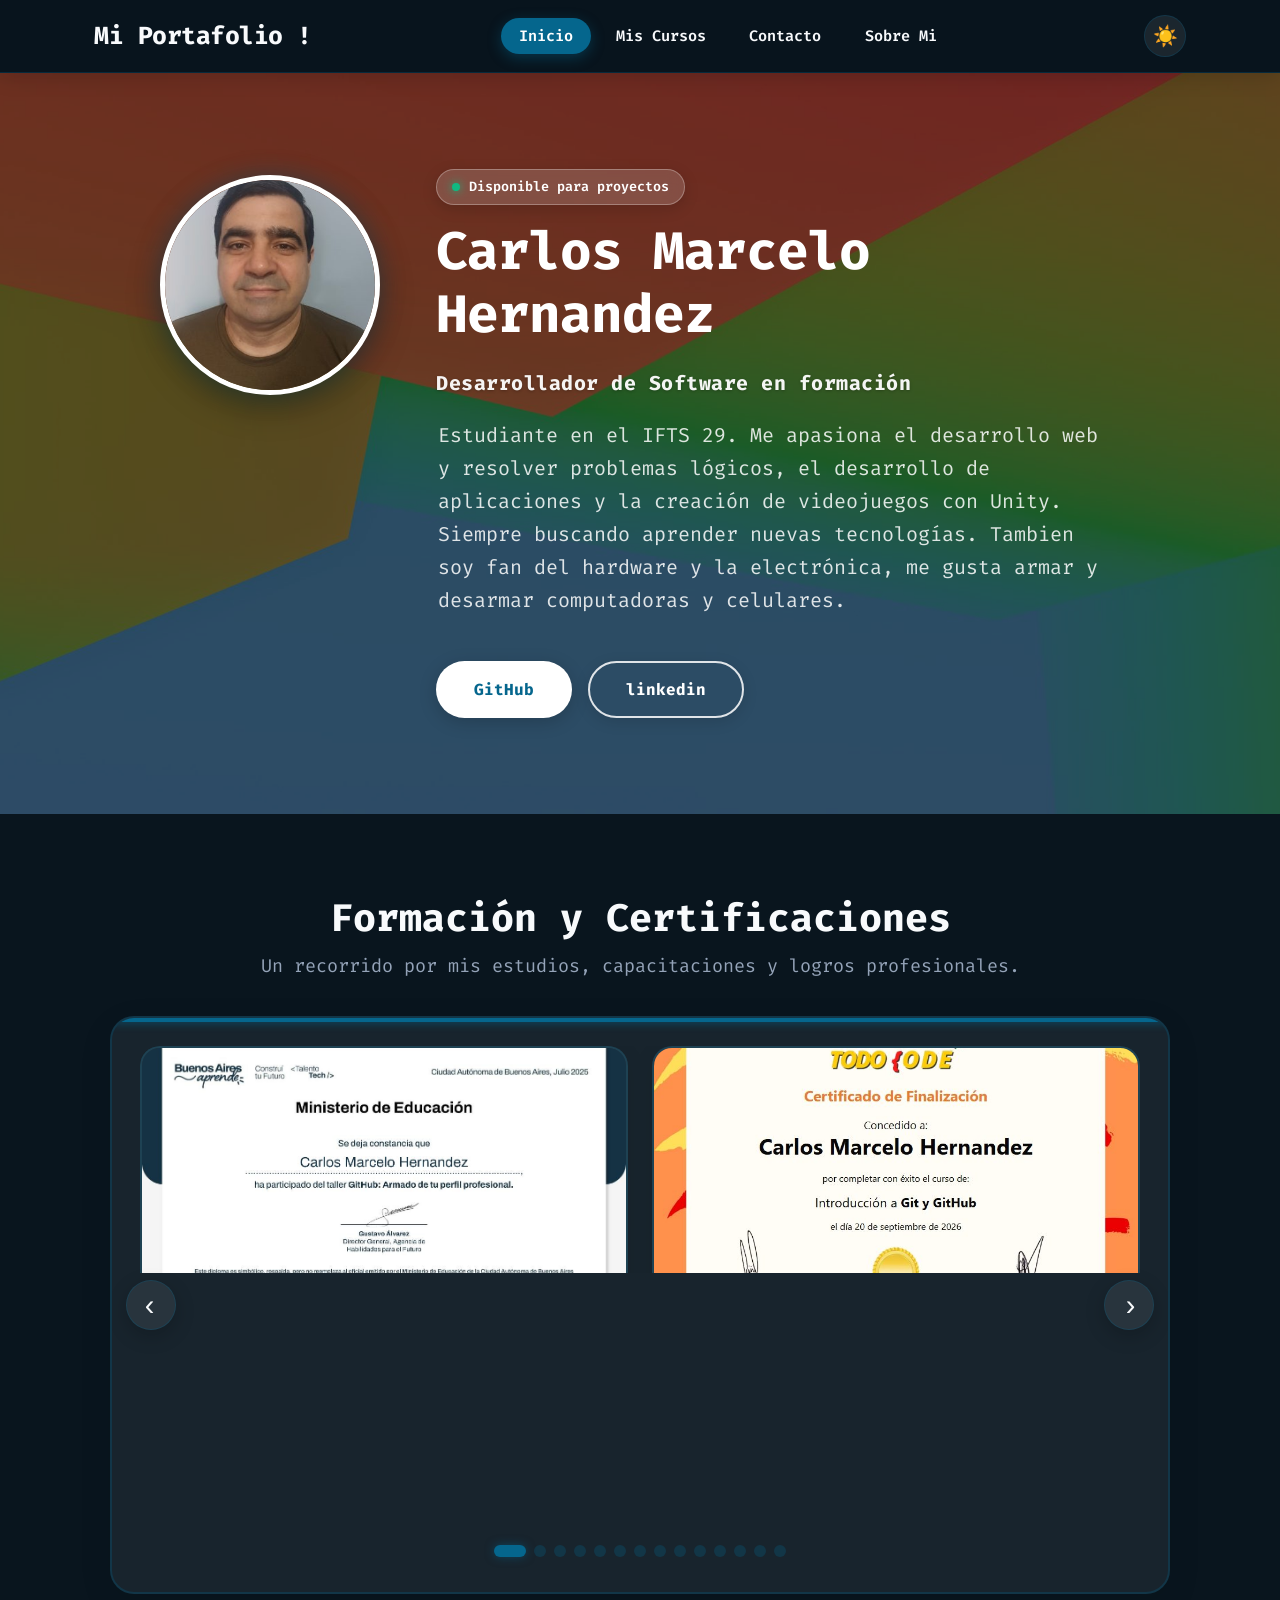
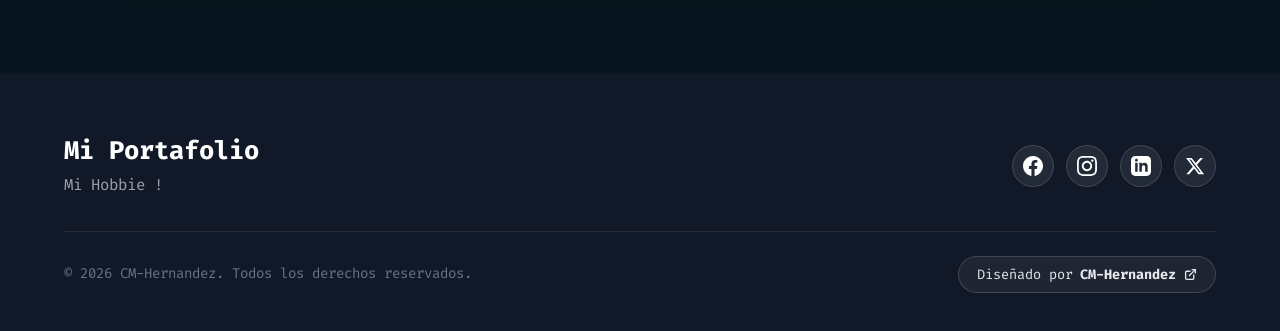
==== index.html @ 3be11b71 "a a" ====
<!DOCTYPE html>
<html lang="es" data-theme="dark">
<head>
  <meta charset="UTF-8"/>
  <meta name="viewport" content="width=device-width, initial-scale=1.0"/>

  <!-- Favicon / Ícono de la pestaña del navegador -->
  <link rel="icon" type="image/png" href="img/favicon.png"/>
  <link rel="apple-touch-icon" href="img/favicon.png"/>

  <!-- Script anti-parpadeo tema (Oscuro por defecto) -->
  <script>
    (function() {
      var saved = localStorage.getItem('cmh-site-theme') || 'dark';
      document.documentElement.setAttribute('data-theme', saved);
    })();
  </script>

  <!-- SEO Meta Tags -->
  <title>Inicio | Mi Portafolio</title>
  <meta name="description" content="Mi Portafolio- Carlos Marcelo Hernandez"/>
  <meta name="keywords" content="portafolio, carlos marcelo hernandez, desarrollo web, 1144048519"/>
  <meta name="author" content="Mi Portafolio"/>
  <meta name="robots" content="index, follow"/>

  <!-- Open Graph -->
  <meta property="og:type" content="website"/>
  <meta property="og:title" content="Inicio | Mi Portafolio"/>
  <meta property="og:description" content="Mi Portafolio- Carlos Marcelo Hernandez"/>

  <!-- Fuentes Google Fonts -->
  <link rel="preconnect" href="https://fonts.googleapis.com"/>
  <link rel="preconnect" href="https://fonts.gstatic.com" crossorigin/>
  <link href="https://fonts.googleapis.com/css2?family=Fira+Code:wght@400;500;600;700&display=swap" rel="stylesheet"/>

  <!-- Estilos -->
  <link rel="stylesheet" href="style.css"/>
</head>
<body>

  <!-- HEADER Y NAVEGACIÓN STICKY -->
  <header class="site-header">
    <div class="container">
      <nav class="navbar">
        <a href="index.html" class="navbar-brand">
          <span class="brand-text-logo">Mi Portafolio !</span>
        </a>
        <ul class="desktop-nav">
          <li><a href="index.html" class="active">Inicio</a></li>
        <li><a href="mis-cursos.html">Mis Cursos</a></li>
        <li><a href="contacto.html">Contacto</a></li>
        <li><a href="sobre-mi.html">Sobre Mi</a></li>
        </ul>
        <div class="navbar-actions">
          <button class="theme-toggle-btn" id="siteThemeToggle" aria-label="Cambiar tema claro u oscuro" title="Modo Claro / Modo Oscuro">
            <span class="theme-icon-light">☀️</span>
            <span class="theme-icon-dark">🌙</span>
          </button>
          <button class="hamburger-btn" id="siteHamburger" aria-label="Abrir menú" aria-expanded="false">
            <span class="hamburger-bar"></span>
            <span class="hamburger-bar"></span>
            <span class="hamburger-bar"></span>
          </button>
        </div>
      </nav>
    </div>
  </header>

  <!-- MENÚ LATERAL MÓVIL / TABLET -->
  <div class="mobile-overlay" id="siteMobileOverlay"></div>
  <aside class="mobile-drawer" id="siteMobileDrawer">
    <div class="mobile-drawer-header">
      <span class="mobile-drawer-title">Mi Portafolio</span>
      <div style="display:inline-flex;align-items:center;gap:0.6rem">
        <button class="theme-toggle-btn" id="siteDrawerThemeToggle" aria-label="Cambiar tema" title="Modo Claro / Modo Oscuro">
          <span class="theme-icon-light">☀️</span>
          <span class="theme-icon-dark">🌙</span>
        </button>
        <button class="mobile-drawer-close" id="siteMobileClose" aria-label="Cerrar menú">&times;</button>
      </div>
    </div>
    <ul class="mobile-nav-links">
      <li><a href="index.html" class="active">Inicio</a></li>
        <li><a href="mis-cursos.html">Mis Cursos</a></li>
        <li><a href="contacto.html">Contacto</a></li>
        <li><a href="sobre-mi.html">Sobre Mi</a></li>
    </ul>
  </aside>

  <!-- CONTENIDO PRINCIPAL -->
  <main>
    <section id="hero" class="section-hero" style="background: linear-gradient(rgba(0,0,0,0.5),rgba(0,0,0,0.5)) center/cover, url('img/hero-bg-39ed6d.jpg') center/cover no-repeat;padding:6rem 0">
  <div class="container">
    <div class="hero-portfolio-layout">
      <div class="hero-avatar-box">
        <img src="img/hero-avatar-710cf7.jpg" alt="Carlos Marcelo Hernandez" class="hero-avatar-img" loading="eager" decoding="async"/>
      </div>
      <div class="hero-portfolio-content">
        <div class="hero-status-pill"><span class="status-indicator-dot" style="background:#10b981;box-shadow:0 0 10px #10b981"></span><span>Disponible para proyectos</span></div>
        <h1 class="hero-portfolio-title">Carlos Marcelo Hernandez</h1>
        <div class="hero-portfolio-role">Desarrollador de Software en formación</div>
        <p class="hero-portfolio-desc">Estudiante en el IFTS 29. Me apasiona el desarrollo web y resolver problemas lógicos, el desarrollo de aplicaciones y la creación de videojuegos con Unity. Siempre buscando aprender nuevas tecnologías. Tambien soy fan del hardware y la electrónica, me gusta armar y desarmar computadoras y celulares.</p>
        <div class="hero-portfolio-buttons">
          <a href="https://github.com/cmarceloh" class="btn btn-primary" style="background:#ffffff;color:#05668d;box-shadow:0 4px 18px rgba(0,0,0,.18);" target="_blank" rel="noopener noreferrer">GitHub</a> <a href="https://www.linkedin.com/in/carlos-marcelo-hernandez-016253336/" class="btn btn-outline" style="" target="_blank" rel="noopener noreferrer">linkedin</a>
        </div>
      </div>
    </div>
  </div>
</section>

<section id="slideshow" class="section-slideshow">
  <div class="container">
    <div style="text-align:center;margin-bottom:2.2rem">
      <h2 style="font-size:2.4rem;margin-bottom:.6rem">Formación y Certificaciones</h2>
      <p style="color:var(--color-text-muted);font-size:1.15rem">Un recorrido por mis estudios, capacitaciones y logros profesionales.</p>
    </div>
    <div class="dual-slider-container" data-interval="3" data-total="14">
      <div class="dual-slider-box">
        <div class="slider-progress-bar"><div class="slider-progress-fill"></div></div>
        <div class="dual-slider-viewport">
          <div class="dual-slider-stage">

            <div class="dual-slide-card" data-slide-index="0">
              <div class="dual-slide-img-box" onclick="openImageModal('img/gallery-1-5edb9d.jpg', 'Taller GitHub', 'Constancia de participación en el taller enfocado en la creación y armado del perfil profesional en GitHub. Esta capacitación fue brindada por el Ministerio de Educación de la Ciudad Autónoma de Buenos Aires a través de la Agencia de Habilidades para el Futuro y el programa Talento Tech, en julio de 2025.')">
                <img src="img/gallery-1-5edb9d.jpg" alt="Taller GitHub" loading="lazy"/>
              </div>
              <div class="dual-slide-body">
                <h3 class="dual-slide-title">Taller GitHub</h3>
                <p class="dual-slide-desc">Constancia de participación en el taller enfocado en la creación y armado del perfil profesional en GitHub. Esta capacitación fue brindada por el Ministerio de Educación de la Ciudad Autónoma de Buenos Aires a través de la Agencia de Habilidades para el Futuro y el programa Talento Tech, en julio de 2025.</p>
                <div class="dual-slide-footer">
                  <button type="button" class="dual-slide-btn" onclick="openImageModal('img/gallery-1-5edb9d.jpg', 'Taller GitHub', 'Constancia de participación en el taller enfocado en la creación y armado del perfil profesional en GitHub. Esta capacitación fue brindada por el Ministerio de Educación de la Ciudad Autónoma de Buenos Aires a través de la Agencia de Habilidades para el Futuro y el programa Talento Tech, en julio de 2025.')">
                    <span>📖 Ver más</span>
                    <span>→</span>
                  </button>
                </div>
              </div>
            </div>

            <div class="dual-slide-card" data-slide-index="1">
              <div class="dual-slide-img-box" onclick="openImageModal('img/gallery-2-40222d.jpg', 'Curso de Introducción a Git y GitHub', 'Certificado de finalización del curso &quot;Introducción a Git y GitHub&quot; otorgado por TodoCode. Esta capacitación fue completada con éxito el 20 de septiembre de 2026.')">
                <img src="img/gallery-2-40222d.jpg" alt="Curso de Introducción a Git y GitHub" loading="lazy"/>
              </div>
              <div class="dual-slide-body">
                <h3 class="dual-slide-title">Curso de Introducción a Git y GitHub</h3>
                <p class="dual-slide-desc">Certificado de finalización del curso &quot;Introducción a Git y GitHub&quot; otorgado por TodoCode. Esta capacitación fue completada con éxito el 20 de septiembre de 2026.</p>
                <div class="dual-slide-footer">
                  <button type="button" class="dual-slide-btn" onclick="openImageModal('img/gallery-2-40222d.jpg', 'Curso de Introducción a Git y GitHub', 'Certificado de finalización del curso &quot;Introducción a Git y GitHub&quot; otorgado por TodoCode. Esta capacitación fue completada con éxito el 20 de septiembre de 2026.')">
                    <span>📖 Ver más</span>
                    <span>→</span>
                  </button>
                </div>
              </div>
            </div>

            <div class="dual-slide-card" data-slide-index="2">
              <div class="dual-slide-img-box" onclick="openImageModal('img/gallery-3-a01f62.jpg', 'Reparación de Celulares y Tablets', 'Certificado de Aprobación de Capacitación Laboral en el curso de &quot;Reparador de Teléfonos Celulares y Tablets&quot;. Esta formación técnica cuenta con una carga horaria de 50 horas y fue cursada en el Centro de Formación Profesional Nro. 35. La certificación está avalada oficialmente por el Ministerio de Educación del Gobierno de la Ciudad de Buenos Aires.')">
                <img src="img/gallery-3-a01f62.jpg" alt="Reparación de Celulares y Tablets" loading="lazy"/>
              </div>
              <div class="dual-slide-body">
                <h3 class="dual-slide-title">Reparación de Celulares y Tablets</h3>
                <p class="dual-slide-desc">Certificado de Aprobación de Capacitación Laboral en el curso de &quot;Reparador de Teléfonos Celulares y Tablets&quot;. Esta formación técnica cuenta con una carga horaria de 50 horas y fue cursada en el Centro de Formación Profesional Nro. 35. La certificación está avalada oficialmente por el Ministerio de Educación del Gobierno de la Ciudad de Buenos Aires.</p>
                <div class="dual-slide-footer">
                  <button type="button" class="dual-slide-btn" onclick="openImageModal('img/gallery-3-a01f62.jpg', 'Reparación de Celulares y Tablets', 'Certificado de Aprobación de Capacitación Laboral en el curso de &quot;Reparador de Teléfonos Celulares y Tablets&quot;. Esta formación técnica cuenta con una carga horaria de 50 horas y fue cursada en el Centro de Formación Profesional Nro. 35. La certificación está avalada oficialmente por el Ministerio de Educación del Gobierno de la Ciudad de Buenos Aires.')">
                    <span>📖 Ver más</span>
                    <span>→</span>
                  </button>
                </div>
              </div>
            </div>

            <div class="dual-slide-card" data-slide-index="3">
              <div class="dual-slide-img-box" onclick="openImageModal('img/gallery-4-2eb348.jpg', 'Curso de Python', 'Certificado de finalización del curso de Python otorgado por Santander Open Academy. Esta capacitación, completada en mayo de 2025, consta de 8 horas de cursada estructuradas en 2 módulos con instancias de autoevaluación.')">
                <img src="img/gallery-4-2eb348.jpg" alt="Curso de Python" loading="lazy"/>
              </div>
              <div class="dual-slide-body">
                <h3 class="dual-slide-title">Curso de Python</h3>
                <p class="dual-slide-desc">Certificado de finalización del curso de Python otorgado por Santander Open Academy. Esta capacitación, completada en mayo de 2025, consta de 8 horas de cursada estructuradas en 2 módulos con instancias de autoevaluación.</p>
                <div class="dual-slide-footer">
                  <button type="button" class="dual-slide-btn" onclick="openImageModal('img/gallery-4-2eb348.jpg', 'Curso de Python', 'Certificado de finalización del curso de Python otorgado por Santander Open Academy. Esta capacitación, completada en mayo de 2025, consta de 8 horas de cursada estructuradas en 2 módulos con instancias de autoevaluación.')">
                    <span>📖 Ver más</span>
                    <span>→</span>
                  </button>
                </div>
              </div>
            </div>

            <div class="dual-slide-card" data-slide-index="4">
              <div class="dual-slide-img-box" onclick="openImageModal('img/gallery-5-36a8c6.jpg', 'Semana de Python en la Práctica', 'Certificado de participación en el evento &quot;Semana de Python en la Práctica&quot; otorgado por Daxus Latam. Este evento formativo tuvo una duración de 8 horas y fue emitido en febrero de 2026.')">
                <img src="img/gallery-5-36a8c6.jpg" alt="NuevaSemana de Python en la Práctica foto" loading="lazy"/>
              </div>
              <div class="dual-slide-body">
                <h3 class="dual-slide-title">Semana de Python en la Práctica</h3>
                <p class="dual-slide-desc">Certificado de participación en el evento &quot;Semana de Python en la Práctica&quot; otorgado por Daxus Latam. Este evento formativo tuvo una duración de 8 horas y fue emitido en febrero de 2026.</p>
                <div class="dual-slide-footer">
                  <button type="button" class="dual-slide-btn" onclick="openImageModal('img/gallery-5-36a8c6.jpg', 'Semana de Python en la Práctica', 'Certificado de participación en el evento &quot;Semana de Python en la Práctica&quot; otorgado por Daxus Latam. Este evento formativo tuvo una duración de 8 horas y fue emitido en febrero de 2026.')">
                    <span>📖 Ver más</span>
                    <span>→</span>
                  </button>
                </div>
              </div>
            </div>

            <div class="dual-slide-card" data-slide-index="5">
              <div class="dual-slide-img-box" onclick="openImageModal('img/gallery-6-facf77.jpg', 'Curso de Desarrollo Web 1', 'Certificado que acredita la finalización del curso &quot;Desarrollo Web 1 - 2023&quot;. Esta capacitación fue otorgada por el Ministerio de Educación del Gobierno de la Ciudad de Buenos Aires en el marco del programa Aprendé Programando - Secundaria, en julio de 2023.')">
                <img src="img/gallery-6-facf77.jpg" alt="Curso de Desarrollo Web 1" loading="lazy"/>
              </div>
              <div class="dual-slide-body">
                <h3 class="dual-slide-title">Curso de Desarrollo Web 1</h3>
                <p class="dual-slide-desc">Certificado que acredita la finalización del curso &quot;Desarrollo Web 1 - 2023&quot;. Esta capacitación fue otorgada por el Ministerio de Educación del Gobierno de la Ciudad de Buenos Aires en el marco del programa Aprendé Programando - Secundaria, en julio de 2023.</p>
                <div class="dual-slide-footer">
                  <button type="button" class="dual-slide-btn" onclick="openImageModal('img/gallery-6-facf77.jpg', 'Curso de Desarrollo Web 1', 'Certificado que acredita la finalización del curso &quot;Desarrollo Web 1 - 2023&quot;. Esta capacitación fue otorgada por el Ministerio de Educación del Gobierno de la Ciudad de Buenos Aires en el marco del programa Aprendé Programando - Secundaria, en julio de 2023.')">
                    <span>📖 Ver más</span>
                    <span>→</span>
                  </button>
                </div>
              </div>
            </div>

            <div class="dual-slide-card" data-slide-index="6">
              <div class="dual-slide-img-box" onclick="openImageModal('img/gallery-7-fe84ca.jpg', 'Curso de Desarrollo Web 2', 'Certificado que acredita la finalización del curso &quot;Desarrollo Web 2&quot;. Esta capacitación fue otorgada por el Ministerio de Educación del Gobierno de la Ciudad de Buenos Aires en el marco del programa Aprendé Programando - Secundaria, en diciembre de 2023.')">
                <img src="img/gallery-7-fe84ca.jpg" alt="Curso de Desarrollo Web 2" loading="lazy"/>
              </div>
              <div class="dual-slide-body">
                <h3 class="dual-slide-title">Curso de Desarrollo Web 2</h3>
                <p class="dual-slide-desc">Certificado que acredita la finalización del curso &quot;Desarrollo Web 2&quot;. Esta capacitación fue otorgada por el Ministerio de Educación del Gobierno de la Ciudad de Buenos Aires en el marco del programa Aprendé Programando - Secundaria, en diciembre de 2023.</p>
                <div class="dual-slide-footer">
                  <button type="button" class="dual-slide-btn" onclick="openImageModal('img/gallery-7-fe84ca.jpg', 'Curso de Desarrollo Web 2', 'Certificado que acredita la finalización del curso &quot;Desarrollo Web 2&quot;. Esta capacitación fue otorgada por el Ministerio de Educación del Gobierno de la Ciudad de Buenos Aires en el marco del programa Aprendé Programando - Secundaria, en diciembre de 2023.')">
                    <span>📖 Ver más</span>
                    <span>→</span>
                  </button>
                </div>
              </div>
            </div>

            <div class="dual-slide-card" data-slide-index="7">
              <div class="dual-slide-img-box" onclick="openImageModal('img/gallery-8-966496.jpg', 'Curso de Desarrollo Web 1 - UTN', 'Certificado de participación en el curso &quot;Desarrollo Web 1&quot; otorgado por la Universidad Tecnológica Nacional (UTN) - Facultad Regional Avellaneda. Este documento fue emitido el 13 de julio de 2023.')">
                <img src="img/gallery-8-966496.jpg" alt="Curso de Desarrollo Web 1 - UTN" loading="lazy"/>
              </div>
              <div class="dual-slide-body">
                <h3 class="dual-slide-title">Curso de Desarrollo Web 1 - UTN</h3>
                <p class="dual-slide-desc">Certificado de participación en el curso &quot;Desarrollo Web 1&quot; otorgado por la Universidad Tecnológica Nacional (UTN) - Facultad Regional Avellaneda. Este documento fue emitido el 13 de julio de 2023.</p>
                <div class="dual-slide-footer">
                  <button type="button" class="dual-slide-btn" onclick="openImageModal('img/gallery-8-966496.jpg', 'Curso de Desarrollo Web 1 - UTN', 'Certificado de participación en el curso &quot;Desarrollo Web 1&quot; otorgado por la Universidad Tecnológica Nacional (UTN) - Facultad Regional Avellaneda. Este documento fue emitido el 13 de julio de 2023.')">
                    <span>📖 Ver más</span>
                    <span>→</span>
                  </button>
                </div>
              </div>
            </div>

            <div class="dual-slide-card" data-slide-index="8">
              <div class="dual-slide-img-box" onclick="openImageModal('img/gallery-9-06c998.jpg', 'Curso de Unity 2D', 'Constancia de finalización con éxito del curso de Unity 2D. Esta formación, con una duración de 80 horas reloj, fue impartida por el Ministerio de Educación de la Ciudad Autónoma de Buenos Aires a través del programa Talento Tech y la Agencia de Habilidades para el Futuro, en julio de 2026.')">
                <img src="img/gallery-9-06c998.jpg" alt="Curso de Unity 2D" loading="lazy"/>
              </div>
              <div class="dual-slide-body">
                <h3 class="dual-slide-title">Curso de Unity 2D</h3>
                <p class="dual-slide-desc">Constancia de finalización con éxito del curso de Unity 2D. Esta formación, con una duración de 80 horas reloj, fue impartida por el Ministerio de Educación de la Ciudad Autónoma de Buenos Aires a través del programa Talento Tech y la Agencia de Habilidades para el Futuro, en julio de 2026.</p>
                <div class="dual-slide-footer">
                  <button type="button" class="dual-slide-btn" onclick="openImageModal('img/gallery-9-06c998.jpg', 'Curso de Unity 2D', 'Constancia de finalización con éxito del curso de Unity 2D. Esta formación, con una duración de 80 horas reloj, fue impartida por el Ministerio de Educación de la Ciudad Autónoma de Buenos Aires a través del programa Talento Tech y la Agencia de Habilidades para el Futuro, en julio de 2026.')">
                    <span>📖 Ver más</span>
                    <span>→</span>
                  </button>
                </div>
              </div>
            </div>

            <div class="dual-slide-card" data-slide-index="9">
              <div class="dual-slide-img-box" onclick="openImageModal('img/gallery-10-ee582e.jpg', 'Curso de Iniciación con Python', 'Constancia de finalización con éxito del curso de &quot;Iniciación con Python&quot;. Esta capacitación, con una duración de 80 horas reloj, fue impartida por el Ministerio de Educación de la Ciudad Autónoma de Buenos Aires a través del programa Talento Tech y la Agencia de Habilidades para el Futuro.')">
                <img src="img/gallery-10-ee582e.jpg" alt="Curso de Iniciación con Python" loading="lazy"/>
              </div>
              <div class="dual-slide-body">
                <h3 class="dual-slide-title">Curso de Iniciación con Python</h3>
                <p class="dual-slide-desc">Constancia de finalización con éxito del curso de &quot;Iniciación con Python&quot;. Esta capacitación, con una duración de 80 horas reloj, fue impartida por el Ministerio de Educación de la Ciudad Autónoma de Buenos Aires a través del programa Talento Tech y la Agencia de Habilidades para el Futuro.</p>
                <div class="dual-slide-footer">
                  <button type="button" class="dual-slide-btn" onclick="openImageModal('img/gallery-10-ee582e.jpg', 'Curso de Iniciación con Python', 'Constancia de finalización con éxito del curso de &quot;Iniciación con Python&quot;. Esta capacitación, con una duración de 80 horas reloj, fue impartida por el Ministerio de Educación de la Ciudad Autónoma de Buenos Aires a través del programa Talento Tech y la Agencia de Habilidades para el Futuro.')">
                    <span>📖 Ver más</span>
                    <span>→</span>
                  </button>
                </div>
              </div>
            </div>

            <div class="dual-slide-card" data-slide-index="10">
              <div class="dual-slide-img-box" onclick="openImageModal('img/gallery-11-953a30.jpg', 'Curso de Base de Datos (SQL)', 'Certificado que acredita la finalización satisfactoria del curso &quot;Base de Datos (SQL)&quot;. Esta capacitación fue otorgada por la Municipalidad de Tres de Febrero a través del programa TECNO3F, en diciembre de 2025.')">
                <img src="img/gallery-11-953a30.jpg" alt="Curso de Base de Datos (SQL)" loading="lazy"/>
              </div>
              <div class="dual-slide-body">
                <h3 class="dual-slide-title">Curso de Base de Datos (SQL)</h3>
                <p class="dual-slide-desc">Certificado que acredita la finalización satisfactoria del curso &quot;Base de Datos (SQL)&quot;. Esta capacitación fue otorgada por la Municipalidad de Tres de Febrero a través del programa TECNO3F, en diciembre de 2025.</p>
                <div class="dual-slide-footer">
                  <button type="button" class="dual-slide-btn" onclick="openImageModal('img/gallery-11-953a30.jpg', 'Curso de Base de Datos (SQL)', 'Certificado que acredita la finalización satisfactoria del curso &quot;Base de Datos (SQL)&quot;. Esta capacitación fue otorgada por la Municipalidad de Tres de Febrero a través del programa TECNO3F, en diciembre de 2025.')">
                    <span>📖 Ver más</span>
                    <span>→</span>
                  </button>
                </div>
              </div>
            </div>

            <div class="dual-slide-card" data-slide-index="11">
              <div class="dual-slide-img-box" onclick="openImageModal('img/gallery-12-8b0ed0.jpg', 'Curso de Desarrollo de aplicaciones móviles con Kotlin', 'Certificado que acredita la finalización del curso &quot;Desarrollo de aplicaciones móviles con Kotlin&quot;. Esta capacitación fue otorgada por el Ministerio de Educación del Gobierno de la Ciudad de Buenos Aires en el marco del programa Aprendé Programando - Secundaria, en julio de 2023.')">
                <img src="img/gallery-12-8b0ed0.jpg" alt="Curso de Desarrollo de aplicaciones móviles con Kotlin" loading="lazy"/>
              </div>
              <div class="dual-slide-body">
                <h3 class="dual-slide-title">Curso de Desarrollo de aplicaciones móviles con Kotlin</h3>
                <p class="dual-slide-desc">Certificado que acredita la finalización del curso &quot;Desarrollo de aplicaciones móviles con Kotlin&quot;. Esta capacitación fue otorgada por el Ministerio de Educación del Gobierno de la Ciudad de Buenos Aires en el marco del programa Aprendé Programando - Secundaria, en julio de 2023.</p>
                <div class="dual-slide-footer">
                  <button type="button" class="dual-slide-btn" onclick="openImageModal('img/gallery-12-8b0ed0.jpg', 'Curso de Desarrollo de aplicaciones móviles con Kotlin', 'Certificado que acredita la finalización del curso &quot;Desarrollo de aplicaciones móviles con Kotlin&quot;. Esta capacitación fue otorgada por el Ministerio de Educación del Gobierno de la Ciudad de Buenos Aires en el marco del programa Aprendé Programando - Secundaria, en julio de 2023.')">
                    <span>📖 Ver más</span>
                    <span>→</span>
                  </button>
                </div>
              </div>
            </div>

            <div class="dual-slide-card" data-slide-index="12">
              <div class="dual-slide-img-box" onclick="openImageModal('img/gallery-13-da4131.jpg', 'AWS Academy Graduate - Cloud Foundations', 'Certificado de finalización del curso &quot;AWS Academy Graduate - Cloud Foundations - Training Badge&quot; otorgado por AWS Academy. Esta capacitación acredita 20 horas de cursada completadas y fue emitida el 20 de septiembre de 2026, respaldada por una insignia digital verificable a través de Credly.')">
                <img src="img/gallery-13-da4131.jpg" alt="AWS Academy Graduate - Cloud Foundations" loading="lazy"/>
              </div>
              <div class="dual-slide-body">
                <h3 class="dual-slide-title">AWS Academy Graduate - Cloud Foundations</h3>
                <p class="dual-slide-desc">Certificado de finalización del curso &quot;AWS Academy Graduate - Cloud Foundations - Training Badge&quot; otorgado por AWS Academy. Esta capacitación acredita 20 horas de cursada completadas y fue emitida el 20 de septiembre de 2026, respaldada por una insignia digital verificable a través de Credly.</p>
                <div class="dual-slide-footer">
                  <button type="button" class="dual-slide-btn" onclick="openImageModal('img/gallery-13-da4131.jpg', 'AWS Academy Graduate - Cloud Foundations', 'Certificado de finalización del curso &quot;AWS Academy Graduate - Cloud Foundations - Training Badge&quot; otorgado por AWS Academy. Esta capacitación acredita 20 horas de cursada completadas y fue emitida el 20 de septiembre de 2026, respaldada por una insignia digital verificable a través de Credly.')">
                    <span>📖 Ver más</span>
                    <span>→</span>
                  </button>
                </div>
              </div>
            </div>

            <div class="dual-slide-card" data-slide-index="13">
              <div class="dual-slide-img-box" onclick="openImageModal('img/gallery-14-167304.jpg', 'Desarrollo con IA', 'Taller de Iniciación al Desarrollo con IA')">
                <img src="img/gallery-14-167304.jpg" alt="Nueva foto" loading="lazy"/>
              </div>
              <div class="dual-slide-body">
                <h3 class="dual-slide-title">Desarrollo con IA</h3>
                <p class="dual-slide-desc">Taller de Iniciación al Desarrollo con IA</p>
                <div class="dual-slide-footer">
                  <button type="button" class="dual-slide-btn" onclick="openImageModal('img/gallery-14-167304.jpg', 'Desarrollo con IA', 'Taller de Iniciación al Desarrollo con IA')">
                    <span>📖 Ver más</span>
                    <span>→</span>
                  </button>
                </div>
              </div>
            </div>
          </div>
        </div>
        
          <button type="button" class="dual-slider-arrow dual-slider-prev" aria-label="Anterior">‹</button>
          <button type="button" class="dual-slider-arrow dual-slider-next" aria-label="Siguiente">›</button>
          <div class="dual-slider-dots"><button type="button" class="dual-slider-dot is-active" aria-label="Ir a diapositiva 1" data-dot-index="0"></button><button type="button" class="dual-slider-dot" aria-label="Ir a diapositiva 2" data-dot-index="1"></button><button type="button" class="dual-slider-dot" aria-label="Ir a diapositiva 3" data-dot-index="2"></button><button type="button" class="dual-slider-dot" aria-label="Ir a diapositiva 4" data-dot-index="3"></button><button type="button" class="dual-slider-dot" aria-label="Ir a diapositiva 5" data-dot-index="4"></button><button type="button" class="dual-slider-dot" aria-label="Ir a diapositiva 6" data-dot-index="5"></button><button type="button" class="dual-slider-dot" aria-label="Ir a diapositiva 7" data-dot-index="6"></button><button type="button" class="dual-slider-dot" aria-label="Ir a diapositiva 8" data-dot-index="7"></button><button type="button" class="dual-slider-dot" aria-label="Ir a diapositiva 9" data-dot-index="8"></button><button type="button" class="dual-slider-dot" aria-label="Ir a diapositiva 10" data-dot-index="9"></button><button type="button" class="dual-slider-dot" aria-label="Ir a diapositiva 11" data-dot-index="10"></button><button type="button" class="dual-slider-dot" aria-label="Ir a diapositiva 12" data-dot-index="11"></button><button type="button" class="dual-slider-dot" aria-label="Ir a diapositiva 13" data-dot-index="12"></button><button type="button" class="dual-slider-dot" aria-label="Ir a diapositiva 14" data-dot-index="13"></button></div>
        
      </div>
    </div>
  </div>
</section>

<footer id="footer" class="site-footer">
  <div class="container footer-container">
    <div class="footer-row-main">
      <div class="footer-brand-col">
        <h3 class="footer-brand-title">Mi Portafolio</h3>
        <p class="footer-brand-tagline">Mi Hobbie !</p>
      </div>
      <div class="footer-nav-col">
        
        <div class="footer-social-group"><a href="" target="_blank" rel="noopener" class="social-btn" title="facebook" aria-label="facebook"><svg width="20" height="20" viewBox="0 0 24 24" fill="currentColor"><path d="M24 12.073c0-6.627-5.373-12-12-12s-12 5.373-12 12c0 5.99 4.388 10.954 10.125 11.854v-8.385H7.078v-3.47h3.047V9.43c0-3.007 1.792-4.669 4.533-4.669 1.312 0 2.686.235 2.686.235v2.953H15.83c-1.491 0-1.956.925-1.956 1.874v2.25h3.328l-.532 3.47h-2.796v8.385C19.612 23.027 24 18.062 24 12.073z"/></svg></a><a href="" target="_blank" rel="noopener" class="social-btn" title="instagram" aria-label="instagram"><svg width="20" height="20" viewBox="0 0 24 24" fill="currentColor"><path d="M12 2.163c3.204 0 3.584.012 4.85.07 3.252.148 4.771 1.691 4.919 4.919.058 1.265.069 1.645.069 4.849 0 3.205-.012 3.584-.069 4.849-.149 3.225-1.664 4.771-4.919 4.919-1.266.058-1.644.07-4.85.07-3.204 0-3.584-.012-4.849-.07-3.26-.149-4.771-1.699-4.919-4.92-.058-1.265-.07-1.644-.07-4.849 0-3.204.013-3.583.07-4.849.149-3.227 1.664-4.771 4.919-4.919 1.266-.057 1.645-.069 4.849-.069zm0-2.163c-3.259 0-3.667.014-4.947.072-4.358.2-6.78 2.618-6.98 6.98-.059 1.281-.073 1.689-.073 4.948 0 3.259.014 3.668.072 4.948.2 4.358 2.618 6.78 6.98 6.98 1.281.058 1.689.072 4.948.072 3.259 0 3.668-.014 4.948-.072 4.354-.2 6.782-2.618 6.979-6.98.059-1.28.073-1.689.073-4.948 0-3.259-.014-3.667-.072-4.947-.196-4.354-2.617-6.78-6.979-6.98-1.281-.059-1.69-.073-4.949-.073zm0 5.838c-3.403 0-6.162 2.759-6.162 6.162s2.759 6.163 6.162 6.163 6.162-2.759 6.162-6.163c0-3.403-2.759-6.162-6.162-6.162zm0 10.162c-2.209 0-4-1.79-4-4 0-2.209 1.791-4 4-4s4 1.791 4 4c0 2.21-1.791 4-4 4zm6.406-11.845c-.796 0-1.441.645-1.441 1.44s.645 1.44 1.441 1.44c.795 0 1.439-.645 1.439-1.44s-.644-1.44-1.439-1.44z"/></svg></a><a href="" target="_blank" rel="noopener" class="social-btn" title="linkedin" aria-label="linkedin"><svg width="20" height="20" viewBox="0 0 24 24" fill="currentColor"><path d="M19 0h-14c-2.761 0-5 2.239-5 5v14c0 2.761 2.239 5 5 5h14c2.762 0 5-2.239 5-5v-14c0-2.761-2.238-5-5-5zm-11 19h-3v-11h3v11zm-1.5-12.268c-.966 0-1.75-.79-1.75-1.764s.784-1.764 1.75-1.764 1.75.79 1.75 1.764-.783 1.764-1.75 1.764zm13.5 12.268h-3v-5.604c0-3.368-4-3.113-4 0v5.604h-3v-11h3v1.765c1.396-2.586 7-2.777 7 2.476v6.759z"/></svg></a><a href="" target="_blank" rel="noopener" class="social-btn" title="twitter" aria-label="twitter"><svg width="20" height="20" viewBox="0 0 24 24" fill="currentColor"><path d="M18.244 2.25h3.308l-7.227 8.26 8.502 11.24H16.17l-5.214-6.817L4.99 21.75H1.68l7.73-8.835L1.254 2.25H8.08l4.713 6.231zm-1.161 17.52h1.833L7.084 4.126H5.117z"/></svg></a></div>
      </div>
    </div>
    <div class="footer-divider"></div>
    <div class="footer-row-bottom">
      <small class="footer-copy">© 2026 CM-Hernandez. Todos los derechos reservados.</small>
      <div class="footer-designed-by">
        <a href="https://github.com/cmarceloh" target="_blank" rel="noopener noreferrer" class="designed-by-btn">
          <span>Diseñado por</span>
          <strong>CM-Hernandez</strong>
          <svg width="13" height="13" viewBox="0 0 24 24" fill="none" stroke="currentColor" stroke-width="2.5" stroke-linecap="round" stroke-linejoin="round"><path d="M18 13v6a2 2 0 0 1-2 2H5a2 2 0 0 1-2-2V8a2 2 0 0 1 2-2h6"></path><polyline points="15 3 21 3 21 9"></polyline><line x1="10" y1="14" x2="21" y2="3"></line></svg>
        </a>
      </div>
    </div>
  </div>
</footer>
  </main>

  <!-- VENTANA EMERGENTE CENTRADA (MODAL / LIGHTBOX DE IMAGEN) -->
  <div id="imageDetailModal" class="img-modal-backdrop" aria-hidden="true">
    <div class="img-modal-overlay" onclick="closeImageModal()"></div>
    <div class="img-modal-dialog" role="dialog" aria-modal="true">
      <button type="button" class="img-modal-close" onclick="closeImageModal()" aria-label="Cerrar ventana">✕</button>
      <div class="img-modal-figure">
        <img id="imgModalSrc" src="" alt="Detalle" />
      </div>
      <div class="img-modal-info">
        <h3 id="imgModalTitle" class="img-modal-title"></h3>
        <div class="img-modal-scroll">
          <p id="imgModalDesc" class="img-modal-desc"></p>
        </div>
      </div>
    </div>
  </div>

  <script src="script.js"></script>
</body>
</html>
---- style.css ----
/* ═══════════════════════════════════════════════
   style.css — Generado por CMH Landing Builder v2.0
   ════════════════════════════════════════════════ */

/* Variables de diseño — Modo Oscuro por defecto */
:root, [data-theme="dark"] {
  --color-primary:     #05668d;
  --color-primary-rgb: 5, 102, 141;
  --color-secondary:   #028090;
  --color-accent:      #028090;
  --color-background:  #09151e;
  --color-surface:     #18242d;
  --color-card-bg:     #28343d;
  --color-header-bg:   rgba(9, 21, 30, 0.94);
  --color-text:        #f8fafc;
  --color-text-muted:  #94a3b8;
  --color-border:      rgba(5, 102, 141, 0.28);
  --color-hover-bg:    rgba(255, 255, 255, 0.08);
  --font-heading:      'Fira Code', monospace;
  --font-body:         'Fira Code', monospace;
  color-scheme: dark;
}

/* Modo Claro calibrado */
[data-theme="light"] {
  --color-primary:     #05668d;
  --color-primary-rgb: 5, 102, 141;
  --color-secondary:   #028090;
  --color-accent:      #028090;
  --color-background:  #f8fafc;
  --color-surface:     #ffffff;
  --color-card-bg:     #ffffff;
  --color-header-bg:   rgba(255, 255, 255, 0.94);
  --color-text:        #0f172a;
  --color-text-muted:  #475569;
  --color-border:      rgba(5, 102, 141, 0.16);
  --color-hover-bg:    rgba(0, 0, 0, 0.04);
  color-scheme: light;
}

/* Reset y base */
*, *::before, *::after { box-sizing: border-box; margin: 0; padding: 0; }

html {
  scroll-behavior: smooth;
}

body {
  font-family: var(--font-body);
  background: var(--color-background);
  color: var(--color-text);
  line-height: 1.6;
  font-size: 16px;
  overflow-x: hidden;
  transition: background 0.3s ease, color 0.3s ease;
}

section {
  padding: 5.5rem 0;
  position: relative;
}

h1, h2, h3, h4, h5, h6 {
  font-family: var(--font-heading);
  line-height: 1.25;
  color: var(--color-text);
}

a {
  color: var(--color-primary);
  text-decoration: none;
}

img {
  max-width: 100%;
  height: auto;
  display: block;
}

.container {
  max-width: 1140px;
  margin: 0 auto;
  padding: 0 1.5rem;
}

/* ── HEADER Y BARRA DE NAVEGACIÓN STICKY ── */
.site-header {
  position: sticky;
  top: 0;
  left: 0;
  width: 100%;
  z-index: 999;
  background: var(--color-header-bg);
  backdrop-filter: blur(14px);
  -webkit-backdrop-filter: blur(14px);
  border-bottom: 1px solid var(--color-border);
  box-shadow: 0 4px 20px rgba(0, 0, 0, 0.15);
  transition: background 0.3s ease, border-color 0.3s ease;
}

.navbar {
  display: flex;
  align-items: center;
  justify-content: space-between;
  height: 72px;
}

.navbar-brand {
  display: flex;
  align-items: center;
  gap: 0.75rem;
  text-decoration: none;
  cursor: pointer;
}

.navbar-logo-img {
  max-height: 48px;
  width: auto;
  object-fit: contain;
  filter: drop-shadow(0 2px 8px rgba(0,0,0,0.18));
  transition: transform 0.35s ease, filter 0.35s ease;
  transform-origin: center center;
}

.navbar-brand:hover .navbar-logo-img {
  transform: scale(1.08);
  filter: drop-shadow(0 0 16px rgba(var(--color-primary-rgb), 0.75)) brightness(1.12);
}

.navbar-brand-name {
  font-weight: 800;
  font-size: 1.25rem;
  color: var(--color-text);
  letter-spacing: -0.5px;
}

/* ── LOGO SOLO TEXTO CON EFECTO ZOOM Y BRILLO (SIN MARCO DE BOTÓN) ── */
.brand-text-logo {
  font-size: 1.55rem;
  font-weight: 800;
  letter-spacing: -0.5px;
  color: var(--color-text);
  transition: all 0.35s cubic-bezier(0.16, 1, 0.3, 1);
  display: inline-block;
  user-select: none;
  line-height: 1.2;
}

.navbar-brand:hover .brand-text-logo {
  transform: scale(1.08);
  color: var(--color-primary);
  text-shadow: 0 0 18px rgba(var(--color-primary-rgb), 0.8), 0 0 35px rgba(var(--color-primary-rgb), 0.35);
}

.navbar-brand-composite {
  transition: transform 0.35s cubic-bezier(0.16, 1, 0.3, 1);
}
.navbar-brand:hover .navbar-brand-composite {
  transform: scale(1.06);
}

/* Acciones en Navbar (Toggle tema + Hamburguesa) */
.navbar-actions {
  display: flex;
  align-items: center;
  gap: 0.85rem;
}

/* Botón alternar modo claro / oscuro */
.theme-toggle-btn {
  display: inline-flex;
  align-items: center;
  justify-content: center;
  width: 42px;
  height: 42px;
  border-radius: 50%;
  background: var(--color-hover-bg);
  border: 1.5px solid var(--color-border);
  color: var(--color-text);
  cursor: pointer;
  font-size: 1.25rem;
  transition: all 0.3s cubic-bezier(0.16, 1, 0.3, 1);
  user-select: none;
  outline: none;
  padding: 0;
}
.theme-toggle-btn:hover {
  transform: scale(1.1) rotate(12deg);
  border-color: var(--color-primary);
  box-shadow: 0 0 16px rgba(var(--color-primary-rgb), 0.45);
}
[data-theme="dark"] .theme-icon-dark { display: none; }
[data-theme="dark"] .theme-icon-light { display: inline-block; }
[data-theme="light"] .theme-icon-light { display: none; }
[data-theme="light"] .theme-icon-dark { display: inline-block; }

/* Enlaces Desktop */
.desktop-nav {
  display: flex;
  align-items: center;
  gap: 0.5rem;
  list-style: none;
}

.desktop-nav a {
  padding: 0.5rem 1.1rem;
  border-radius: 50px;
  font-weight: 600;
  font-size: 0.95rem;
  color: var(--color-text);
  transition: all 0.25s ease;
  text-decoration: none;
}

.desktop-nav a:hover {
  color: var(--color-primary);
  background: rgba(var(--color-primary-rgb), 0.1);
  transform: translateY(-2px);
}

.desktop-nav a.active {
  color: #ffffff !important;
  background: var(--color-primary) !important;
  box-shadow: 0 4px 14px rgba(var(--color-primary-rgb), 0.4);
}

/* ── BOTÓN HAMBURGUESA (MÓVILES Y TABLETS) ── */
.hamburger-btn {
  display: none;
  flex-direction: column;
  justify-content: space-between;
  width: 32px;
  height: 22px;
  background: transparent;
  border: none;
  cursor: pointer;
  padding: 0;
  z-index: 1005;
}

.hamburger-bar {
  width: 100%;
  height: 3px;
  background: var(--color-text);
  border-radius: 4px;
  transition: all 0.35s cubic-bezier(0.16, 1, 0.3, 1);
}

.hamburger-btn.is-active .hamburger-bar:nth-child(1) {
  transform: translateY(9.5px) rotate(45deg);
}
.hamburger-btn.is-active .hamburger-bar:nth-child(2) {
  opacity: 0;
  transform: scaleX(0);
}
.hamburger-btn.is-active .hamburger-bar:nth-child(3) {
  transform: translateY(-9.5px) rotate(-45deg);
}

/* Drawer Móvil */
.mobile-drawer {
  position: fixed;
  top: 0;
  right: -100%;
  width: 300px;
  height: 100vh;
  background: var(--color-surface);
  backdrop-filter: blur(20px);
  -webkit-backdrop-filter: blur(20px);
  box-shadow: -10px 0 35px rgba(0, 0, 0, 0.35);
  border-left: 1px solid var(--color-border);
  padding: 2rem 1.8rem;
  display: flex;
  flex-direction: column;
  gap: 1.5rem;
  transition: right 0.35s cubic-bezier(0.16, 1, 0.3, 1);
  z-index: 1000;
}

.mobile-drawer.is-open {
  right: 0;
}

.mobile-drawer-header {
  display: flex;
  align-items: center;
  justify-content: space-between;
  padding-bottom: 1rem;
  border-bottom: 1px solid var(--color-border);
}

.mobile-drawer-title {
  font-weight: 700;
  font-size: 1.15rem;
  color: var(--color-text);
}

.mobile-drawer-close {
  background: transparent;
  border: none;
  font-size: 2rem;
  line-height: 1;
  color: var(--color-text);
  cursor: pointer;
}

.mobile-nav-links {
  list-style: none;
  display: flex;
  flex-direction: column;
  gap: 0.75rem;
}

.mobile-nav-links a {
  display: block;
  padding: 0.85rem 1.2rem;
  border-radius: 12px;
  font-weight: 700;
  font-size: 1.1rem;
  color: var(--color-text);
  background: var(--color-hover-bg);
  transition: all 0.25s ease;
}

.mobile-nav-links a:hover {
  background: var(--color-primary);
  color: #ffffff;
  transform: translateX(6px);
}

.mobile-nav-links a.active {
  background: var(--color-primary) !important;
  color: #ffffff !important;
}

.mobile-overlay {
  position: fixed;
  top: 0;
  left: 0;
  width: 100%;
  height: 100%;
  background: rgba(0, 0, 0, 0.55);
  backdrop-filter: blur(4px);
  opacity: 0;
  visibility: hidden;
  transition: all 0.3s ease;
  z-index: 999;
}

.mobile-overlay.is-open {
  opacity: 1;
  visibility: visible;
}

/* ── BOTONES MODERNOS INTERACTIVOS ── */
.btn {
  display: inline-flex;
  align-items: center;
  justify-content: center;
  gap: 0.5rem;
  padding: 0.85rem 2.25rem;
  border-radius: 50px;
  font-weight: 700;
  font-size: 1rem;
  cursor: pointer;
  border: 2px solid transparent;
  text-decoration: none;
  position: relative;
  overflow: hidden;
  transition: all 0.35s cubic-bezier(0.16, 1, 0.3, 1);
  box-shadow: 0 4px 15px rgba(0, 0, 0, 0.12);
}

.btn::before {
  content: '';
  position: absolute;
  top: 0;
  left: -100%;
  width: 100%;
  height: 100%;
  background: linear-gradient(90deg, transparent, rgba(255,255,255,0.25), transparent);
  transition: left 0.6s ease;
}

.btn:hover::before {
  left: 100%;
}

.btn:hover {
  transform: translateY(-3px) scale(1.02);
  box-shadow: 0 10px 25px rgba(0, 0, 0, 0.2);
}

.btn:active {
  transform: translateY(-1px) scale(0.98);
}

.btn-primary {
  background: var(--color-primary);
  color: #ffffff;
}

.btn-primary:hover {
  box-shadow: 0 10px 28px rgba(var(--color-primary-rgb), 0.55);
}

.btn-outline {
  background: transparent;
  border-color: rgba(255, 255, 255, 0.85);
  color: #ffffff;
}

.btn-outline:hover {
  background: #ffffff;
  color: var(--color-primary);
  border-color: #ffffff;
  box-shadow: 0 10px 25px rgba(255, 255, 255, 0.4);
}

/* ── LOGO CON EFECTO DE AGRANDADO Y CAMBIO DE COLOR ── */
.hero-logo-box {
  margin-bottom: 2rem;
  display: inline-block;
  perspective: 1000px;
}

.hero-logo-img {
  max-height: 90px;
  max-width: 280px;
  object-fit: contain;
  filter: drop-shadow(0 4px 14px rgba(0, 0, 0, 0.25));
  transition: transform 0.35s ease, filter 0.35s ease;
  transform-origin: center center;
  cursor: pointer;
}

.hero-logo-box:hover .hero-logo-img {
  transform: scale(1.08);
  filter: drop-shadow(0 0 25px rgba(var(--color-primary-rgb), 0.85)) brightness(1.15);
}

/* ── HERO ─────────────────────────────────────── */
.section-hero {
  position: relative;
  text-align: center;
  padding: 8.5rem 0;
  color: #ffffff;
}
.section-hero h1 {
  font-size: 3.3rem;
  margin-bottom: 1.3rem;
  font-weight: 800;
  letter-spacing: -1px;
}
.section-hero p {
  font-size: 1.25rem;
  opacity: .92;
  max-width: 680px;
  margin: 0 auto 2.8rem;
  line-height: 1.65;
}

/* ── HERO PORTAFOLIO CON AVATAR REDONDO ── */
.hero-portfolio-layout {
  display: flex;
  align-items: flex-start;
  justify-content: center;
  gap: 3.5rem;
  max-width: 960px;
  margin: 0 auto;
  text-align: left;
}
.hero-avatar-box {
  flex-shrink: 0;
  margin-top: 0.4rem;
}
.hero-avatar-img {
  width: 220px;
  height: 220px;
  border-radius: 50%;
  object-fit: cover;
  border: 5px solid #ffffff;
  background-color: #1e293b;
  box-shadow: 0 12px 32px rgba(0, 0, 0, 0.35), 0 0 25px rgba(var(--color-primary-rgb), 0.35);
  transition: transform 0.4s ease, box-shadow 0.4s ease;
  display: block;
}
.hero-avatar-box:hover .hero-avatar-img {
  transform: scale(1.05);
  box-shadow: 0 16px 42px rgba(0, 0, 0, 0.45), 0 0 35px rgba(var(--color-primary-rgb), 0.55);
}
.hero-portfolio-content {
  flex: 1;
}
.hero-portfolio-title {
  font-size: 2.8rem;
  font-weight: 800;
  margin-bottom: 0.4rem;
  color: #ffffff;
  line-height: 1.2;
  letter-spacing: -0.5px;
}
.hero-portfolio-role {
  font-size: 1.25rem;
  font-weight: 700;
  color: rgba(255, 255, 255, 0.95);
  margin-bottom: 1.2rem;
  letter-spacing: 0.5px;
  text-shadow: 0 1px 3px rgba(0, 0, 0, 0.25);
}
.hero-portfolio-desc {
  font-size: 1.08rem;
  line-height: 1.75;
  color: rgba(255, 255, 255, 0.92);
  margin-bottom: 1.8rem;
  white-space: pre-line;
  max-width: 650px;
}
.hero-portfolio-buttons {
  display: flex;
  gap: 1rem;
  flex-wrap: wrap;
  align-items: center;
}

/* ── BADGES DE CATEGORÍA DE SECCIÓN Y ELEMENTOS DE ALTA GAMA ── */
.section-tag-badge {
  display: inline-flex;
  align-items: center;
  gap: 0.45rem;
  padding: 0.35rem 0.95rem;
  border-radius: 50px;
  background: rgba(var(--color-primary-rgb), 0.12);
  border: 1px solid rgba(var(--color-primary-rgb), 0.28);
  color: var(--color-primary);
  font-size: 0.75rem;
  font-weight: 800;
  letter-spacing: 0.08em;
  text-transform: uppercase;
  margin-bottom: 0.75rem;
  box-shadow: 0 2px 10px rgba(var(--color-primary-rgb), 0.15);
}
.hero-status-pill {
  display: inline-flex;
  align-items: center;
  gap: 0.55rem;
  padding: 0.38rem 0.95rem;
  background: rgba(255, 255, 255, 0.16);
  backdrop-filter: blur(8px);
  border: 1px solid rgba(255, 255, 255, 0.28);
  border-radius: 50px;
  font-size: 0.84rem;
  font-weight: 600;
  color: #ffffff;
  margin-bottom: 0.95rem;
  box-shadow: 0 4px 15px rgba(0, 0, 0, 0.15);
}
.status-indicator-dot {
  width: 8px;
  height: 8px;
  border-radius: 50%;
  background: #10b981;
  box-shadow: 0 0 10px #10b981;
  display: inline-block;
  animation: pulseDot 2s infinite ease-in-out;
}
@keyframes pulseDot {
  0%, 100% { transform: scale(1); opacity: 1; }
  50% { transform: scale(1.35); opacity: 0.75; }
}
.gallery-card-badge {
  position: absolute;
  top: 12px;
  left: 12px;
  background: rgba(0, 0, 0, 0.65);
  backdrop-filter: blur(4px);
  color: #ffffff;
  font-size: 0.72rem;
  font-weight: 800;
  padding: 0.18rem 0.55rem;
  border-radius: 20px;
  border: 1px solid rgba(255, 255, 255, 0.25);
  z-index: 5;
}

/* ── FEATURES ─────────────────────────────────── */
.section-features { background: var(--color-surface); }
.features-grid {
  display: grid;
  grid-template-columns: repeat(auto-fit, minmax(270px, 1fr));
  gap: 2rem;
  margin-top: 3.5rem;
}
.feature-card {
  text-align: center;
  padding: 2.2rem 1.8rem;
  background: var(--color-card-bg);
  border-radius: 16px;
  box-shadow: 0 4px 20px rgba(0,0,0,.08);
  border: 1px solid var(--color-border);
  transition: transform .35s cubic-bezier(0.16, 1, 0.3, 1), box-shadow .35s ease, border-color .35s ease;
}
.feature-card:hover {
  transform: translateY(-6px);
  box-shadow: 0 14px 30px rgba(0,0,0,.15);
  border-color: var(--color-primary);
}
.feature-icon { font-size: 2.8rem; margin-bottom: 1rem; }
.feature-card h3 { color: var(--color-primary); margin-bottom: .6rem; font-size: 1.3rem; }
.feature-card p { color: var(--color-text-muted); }

/* ── ABOUT ─────────────────────────────────────── */
.section-about { background: var(--color-background); }
.about-grid {
  display: grid;
  grid-template-columns: 1fr 1fr;
  gap: 4.5rem;
  align-items: center;
}
.about-img-box {
  border-radius: 20px;
  overflow: hidden;
  border: 3.5px solid var(--color-border);
  box-shadow: 0 6px 24px rgba(0, 0, 0, 0.15);
  transition: border-color 0.35s ease, box-shadow 0.35s ease;
}
.about-img-box img {
  width: 100%;
  height: 390px;
  object-fit: cover;
  transition: transform 0.45s cubic-bezier(0.2, 0.8, 0.2, 1);
  will-change: transform;
}
.about-img-box:hover {
  border-color: var(--color-primary) !important;
  box-shadow: 0 0 25px rgba(var(--color-primary-rgb), 0.85),
              0 0 10px rgba(var(--color-primary-rgb), 0.95),
              0 12px 32px rgba(0, 0, 0, 0.25) !important;
}
.about-img-box:hover img {
  transform: scale(1.08);
}
.about-text h2 { font-size: 2.4rem; margin-bottom: 1.3rem; color: var(--color-text); }
.about-text p { color: var(--color-text-muted); line-height: 1.85; font-size: 1.1rem; }

/* ── GALLERY CON BORDE MÁS GRUESO E ILUMINADO ── */
.section-gallery { background: var(--color-surface); }
.gallery-grid {
  display: grid;
  grid-template-columns: repeat(auto-fill, minmax(260px, 1fr));
  gap: 1.8rem;
  margin-top: 3.5rem;
}
.gallery-card {
  position: relative;
  border-radius: 20px;
  overflow: hidden;
  border: 3.5px solid var(--color-border);
  background: var(--color-card-bg);
  box-shadow: 0 4px 18px rgba(0, 0, 0, 0.1);
  transition: border-color 0.35s ease, box-shadow 0.35s ease;
  display: flex;
  flex-direction: column;
}
.gallery-img-box {
  overflow: hidden;
  height: 240px;
  position: relative;
  background: var(--color-surface);
}
.gallery-card img {
  width: 100%;
  height: 100%;
  object-fit: cover;
  display: block;
  transition: transform 0.45s cubic-bezier(0.2, 0.8, 0.2, 1), filter 0.35s ease;
  will-change: transform;
}
.gallery-card:hover {
  border-color: var(--color-primary) !important;
  box-shadow: 0 0 25px rgba(var(--color-primary-rgb), 0.85),
              0 0 10px rgba(var(--color-primary-rgb), 0.95),
              0 12px 32px rgba(0, 0, 0, 0.25) !important;
}
.gallery-card:hover img {
  transform: scale(1.08);
  filter: brightness(1.06);
}
.gallery-card-body {
  padding: 1.15rem 1.25rem 1.35rem;
  background: var(--color-card-bg);
  text-align: left;
  flex: 1;
  display: flex;
  flex-direction: column;
  justify-content: space-between;
}
.gallery-card-title {
  font-size: 1.15rem;
  font-weight: 700;
  color: var(--color-text);
  margin-bottom: 0.5rem;
  line-height: 1.35;
}
.gallery-card-snippet {
  font-size: 0.92rem;
  color: var(--color-text-muted);
  line-height: 1.5;
  margin-bottom: 0.85rem;
  display: -webkit-box;
  -webkit-line-clamp: 2;
  -webkit-box-orient: vertical;
  overflow: hidden;
}
.gallery-modal-btn {
  display: inline-flex;
  align-items: center;
  justify-content: space-between;
  gap: 0.5rem;
  background: rgba(var(--color-primary-rgb), 0.12);
  color: var(--color-primary);
  border: 1.5px solid rgba(var(--color-primary-rgb), 0.35);
  border-radius: 50px;
  padding: 0.45rem 1.15rem;
  font-size: 0.88rem;
  font-weight: 700;
  cursor: pointer;
  transition: all 0.25s ease;
  font-family: var(--font-body);
  width: fit-content;
}
.gallery-modal-btn:hover {
  background: var(--color-primary);
  color: #ffffff;
  border-color: var(--color-primary);
  transform: translateY(-2px);
  box-shadow: 0 4px 14px rgba(var(--color-primary-rgb), 0.4);
}
.gallery-modal-btn .btn-arrow {
  transition: transform 0.2s ease;
}
.gallery-modal-btn:hover .btn-arrow {
  transform: translateX(4px);
}

/* ── VENTANA EMERGENTE CENTRADA (MODAL / LIGHTBOX) ── */
.img-modal-backdrop {
  position: fixed;
  inset: 0;
  z-index: 999999;
  display: none;
  align-items: center;
  justify-content: center;
  padding: 1.5rem;
  opacity: 0;
  transition: opacity 0.3s cubic-bezier(0.16, 1, 0.3, 1);
}
.img-modal-backdrop.is-open {
  opacity: 1;
}
.img-modal-overlay {
  position: absolute;
  inset: 0;
  background: rgba(10, 15, 29, 0.85);
  backdrop-filter: blur(12px);
  -webkit-backdrop-filter: blur(12px);
  cursor: pointer;
}
.img-modal-dialog {
  position: relative;
  z-index: 10;
  background: var(--color-card-bg);
  border: 1px solid var(--color-border);
  border-radius: 24px;
  overflow: hidden;
  max-width: 820px;
  width: 100%;
  max-height: 90vh;
  box-shadow: 0 25px 60px rgba(0, 0, 0, 0.5), 0 0 0 1px rgba(255, 255, 255, 0.1);
  display: flex;
  flex-direction: column;
  transform: scale(0.92) translateY(20px);
  transition: transform 0.35s cubic-bezier(0.16, 1, 0.3, 1);
}
.img-modal-backdrop.is-open .img-modal-dialog {
  transform: scale(1) translateY(0);
}
.img-modal-close {
  position: absolute;
  top: 1rem;
  right: 1rem;
  width: 44px;
  height: 44px;
  border-radius: 50%;
  background: rgba(15, 23, 42, 0.8);
  backdrop-filter: blur(10px);
  border: 1.5px solid rgba(255, 255, 255, 0.3);
  color: #ffffff;
  font-size: 1.3rem;
  font-weight: 700;
  display: flex;
  align-items: center;
  justify-content: center;
  cursor: pointer;
  z-index: 20;
  transition: all 0.3s cubic-bezier(0.34, 1.56, 0.64, 1);
  line-height: 1;
}
.img-modal-close:hover {
  background: linear-gradient(135deg, #00f5d4 0%, #06b6d4 100%);
  border-color: #a7f3d0;
  color: #042f2e;
  transform: rotate(90deg) scale(1.12);
  box-shadow: 0 0 22px rgba(0, 245, 212, 0.8), 0 4px 16px rgba(6, 182, 212, 0.5);
}
.img-modal-figure {
  width: 100%;
  max-height: 420px;
  background: #0f172a;
  display: flex;
  align-items: center;
  justify-content: center;
  overflow: hidden;
}
.img-modal-figure img {
  width: 100%;
  height: 100%;
  max-height: 480px;
  object-fit: contain;
  display: block;
}
.img-modal-info {
  padding: 1.8rem 2.2rem;
  background: var(--color-card-bg);
  display: flex;
  flex-direction: column;
  gap: 0.8rem;
}
.img-modal-title {
  font-size: 1.55rem;
  font-weight: 800;
  color: var(--color-text);
  margin: 0;
  letter-spacing: -0.5px;
}
.img-modal-scroll {
  max-height: 180px;
  overflow-y: auto;
  padding-right: 0.5rem;
}
.img-modal-desc {
  font-size: 1.05rem;
  line-height: 1.7;
  color: var(--color-text-muted);
  margin: 0;
  white-space: pre-line;
}
@media (max-width: 640px) {
  .img-modal-dialog { max-height: 94vh; border-radius: 18px; }
  .img-modal-figure { max-height: 250px; }
  .img-modal-info { padding: 1.25rem 1.4rem; }
  .img-modal-title { font-size: 1.3rem; }
  .img-modal-desc { font-size: 0.95rem; }
}

/* ── SLIDESHOW DUAL (Muestra 2 imágenes a la vez, rotación cada 10s) ── */
.section-slideshow {
  padding: 5rem 0;
  background: var(--color-background);
  position: relative;
  overflow: hidden;
}
.dual-slider-container {
  position: relative;
  max-width: 1120px;
  margin: 0 auto;
  padding: 0 1rem;
}
.dual-slider-box {
  position: relative;
  border-radius: 24px;
  overflow: hidden;
  background: var(--color-surface);
  padding: 1.75rem 1.75rem 2.2rem;
  border: 2px solid var(--color-border);
  box-shadow: 0 10px 35px rgba(0, 0, 0, 0.08);
}
.slider-progress-bar {
  position: absolute;
  top: 0;
  left: 0;
  width: 100%;
  height: 4px;
  background: var(--color-border);
  z-index: 10;
}
.slider-progress-fill {
  height: 100%;
  width: 0%;
  background: var(--color-primary);
  box-shadow: 0 0 10px var(--color-primary);
}
.dual-slider-viewport {
  overflow: hidden;
  width: 100%;
  border-radius: 18px;
  position: relative;
}
.dual-slider-stage {
  display: flex;
  gap: 24px;
  width: 100%;
  transition: transform 0.65s cubic-bezier(0.25, 1, 0.5, 1);
  will-change: transform;
}
.dual-slide-card {
  flex: 0 0 calc(50% - 12px);
  min-width: calc(50% - 12px);
  max-width: calc(50% - 12px);
  box-sizing: border-box;
  background: var(--color-card-bg);
  border-radius: 20px;
  border: 2.5px solid var(--color-border);
  overflow: hidden;
  box-shadow: 0 8px 24px rgba(0, 0, 0, 0.08);
  transition: border-color 0.35s ease, box-shadow 0.35s ease, transform 0.35s ease;
  display: flex;
  flex-direction: column;
}
.dual-slide-card:hover {
  border-color: var(--color-primary);
  transform: translateY(-5px);
  box-shadow: 0 16px 36px rgba(var(--color-primary-rgb), 0.25);
}
.dual-slide-img-box {
  height: 270px;
  width: 100%;
  position: relative;
  overflow: hidden;
  background: #0f172a;
  cursor: pointer;
}
.dual-slide-img-box img {
  width: 100%;
  height: 100%;
  object-fit: cover;
  display: block;
  transition: transform 0.5s ease;
}
.dual-slide-card:hover .dual-slide-img-box img {
  transform: scale(1.06);
}
.dual-slide-body {
  padding: 1.3rem 1.4rem;
  display: flex;
  flex-direction: column;
  flex-grow: 1;
  justify-content: space-between;
}
.dual-slide-title {
  font-size: 1.2rem;
  font-weight: 800;
  color: var(--color-text);
  margin-bottom: 0.4rem;
  line-height: 1.35;
}
.dual-slide-desc {
  font-size: 0.93rem;
  color: var(--color-text-muted);
  line-height: 1.55;
  margin-bottom: 1rem;
  display: -webkit-box;
  -webkit-line-clamp: 2;
  -webkit-box-orient: vertical;
  overflow: hidden;
}
.dual-slide-footer {
  display: flex;
  align-items: center;
  justify-content: space-between;
  border-top: 1px solid var(--color-border);
  padding-top: 0.8rem;
  margin-top: auto;
}
.dual-slide-btn {
  display: inline-flex;
  align-items: center;
  gap: 0.45rem;
  font-size: 0.9rem;
  font-weight: 700;
  color: var(--color-primary);
  background: transparent;
  border: none;
  cursor: pointer;
  padding: 0.3rem 0;
  transition: gap 0.2s ease;
}
.dual-slide-btn:hover {
  gap: 0.7rem;
}

/* Deslizamiento continuo del carrusel manejado vía transform en .dual-slider-stage */

/* Flechas de navegación del Slider */
.dual-slider-arrow {
  position: absolute;
  top: 50%;
  transform: translateY(-50%);
  width: 50px;
  height: 50px;
  border-radius: 50%;
  background: var(--color-card-bg);
  border: 1.5px solid var(--color-border);
  color: var(--color-text);
  font-size: 1.8rem;
  line-height: 1;
  display: flex;
  align-items: center;
  justify-content: center;
  cursor: pointer;
  z-index: 35;
  box-shadow: 0 6px 20px rgba(0, 0, 0, 0.2);
  transition: all 0.3s cubic-bezier(0.16, 1, 0.3, 1);
}
.dual-slider-arrow:hover {
  background: var(--color-primary);
  border-color: var(--color-primary);
  color: #ffffff;
  transform: translateY(-50%) scale(1.12);
  box-shadow: 0 8px 24px rgba(var(--color-primary-rgb), 0.5);
}
.dual-slider-prev { left: 14px; padding-right: 3px; }
.dual-slider-next { right: 14px; padding-left: 3px; }

/* Puntos indicadores del Slider */
.dual-slider-dots {
  display: flex;
  justify-content: center;
  gap: 0.5rem;
  margin-top: 1.4rem;
}
.dual-slider-dot {
  width: 12px;
  height: 12px;
  border-radius: 50%;
  background: var(--color-border);
  border: none;
  cursor: pointer;
  transition: all 0.3s ease;
  padding: 0;
}
.dual-slider-dot.is-active {
  width: 32px;
  border-radius: 20px;
  background: var(--color-primary);
  box-shadow: 0 0 10px rgba(var(--color-primary-rgb), 0.5);
}

/* ── ADAPTACIÓN TABLET (hasta 992px): 2 tarjetas bien proporcionadas sin recortar imagen ── */
@media (max-width: 992px) {
  .dual-slider-stage {
    gap: 16px;
  }
  .dual-slide-card {
    flex: 0 0 calc(50% - 8px);
    min-width: calc(50% - 8px);
    max-width: calc(50% - 8px);
  }
  .dual-slide-img-box {
    height: 250px;
  }
  .dual-slider-box {
    padding: 1.5rem 1rem 2rem;
  }
}

/* ── ADAPTACIÓN MÓVIL (< 600px): 1 tarjeta por vista con imagen equilibrada ── */
@media (max-width: 600px) {
  .dual-slide-card {
    flex: 0 0 100% !important;
    min-width: 100% !important;
    max-width: 100% !important;
  }
  .dual-slider-prev { left: 6px; }
  .dual-slider-next { right: 6px; }
  .dual-slider-box { padding: 1.2rem 0.8rem 1.8rem; }
  .dual-slide-img-box { height: 230px; }
}

/* ── TESTIMONIALS ──────────────────────────────── */
.section-testimonials { background: var(--color-background); }
.testimonials-grid {
  display: grid;
  grid-template-columns: repeat(auto-fit, minmax(280px, 1fr));
  gap: 2rem;
  margin-top: 3.5rem;
}
.testimonial-card {
  background: var(--color-card-bg);
  padding: 2.2rem;
  border-radius: 16px;
  box-shadow: 0 4px 18px rgba(0,0,0,.08);
  border: 1px solid var(--color-border);
  border-top: 4px solid var(--color-primary);
  transition: transform .3s ease;
}
.testimonial-card:hover { transform: translateY(-4px); }
.testimonial-text { font-style: italic; color: var(--color-text-muted); margin-bottom: 1.3rem; line-height: 1.65; }
.testimonial-author strong { color: var(--color-primary); display: block; font-size: 1.1rem; }
.testimonial-author small { color: var(--color-text-muted); margin-top: .2rem; display: block; }

/* ── CONTACT ───────────────────────────────────── */
.section-contact { background: var(--color-surface); text-align: center; }
.section-contact h2, .section-contact p { color: var(--color-text); }
.contact-card {
  background: var(--color-card-bg);
  border: 1px solid var(--color-border);
  border-radius: 22px;
  box-shadow: 0 12px 36px rgba(0,0,0,0.12);
}
.contact-form {
  max-width: 580px;
  margin: 2.8rem auto 0;
  display: flex;
  flex-direction: column;
  gap: 1.1rem;
}
.contact-form input,
.contact-form textarea {
  padding: 1rem 1.2rem;
  border-radius: 12px;
  border: 1.5px solid var(--color-border);
  background: var(--color-surface);
  color: var(--color-text);
  font-size: 1rem;
  font-family: var(--font-body);
  outline: none;
  width: 100%;
  box-sizing: border-box;
  transition: border-color 0.25s, box-shadow 0.25s;
}
.contact-form input:focus,
.contact-form textarea:focus {
  border-color: var(--color-primary);
  box-shadow: 0 0 10px rgba(var(--color-primary-rgb), 0.25);
}
.contact-form input::placeholder,
.contact-form textarea::placeholder {
  color: var(--color-text-muted);
  opacity: 0.75;
}
.contact-form .btn { width: 100%; background: var(--color-primary); color: #ffffff; }
.contact-msg { margin-top: 1rem; padding: .85rem 1rem; border-radius: 10px; display: none; }
.contact-msg.success { background: rgba(34,197,94,.15); color: #15803d; border: 1px solid rgba(34,197,94,.3); display: block; }
.contact-msg.error { background: rgba(239,68,68,.15); color: #b91c1c; border: 1px solid rgba(239,68,68,.3); display: block; }

/* ── FAQ ───────────────────────────────────────────── */
.section-faq { background: var(--color-background); }
.faq-list { max-width: 820px; margin: 0 auto; display: flex; flex-direction: column; gap: 1rem; }
.faq-item {
  background: var(--color-card-bg);
  border-radius: 12px;
  border: 1px solid var(--color-border);
  overflow: hidden;
  box-shadow: 0 2px 8px rgba(0,0,0,.04);
  transition: box-shadow .2s;
}
.faq-item[open] { box-shadow: 0 4px 14px rgba(0,0,0,.1); }
.faq-question {
  padding: 1.3rem 1.5rem;
  font-weight: 700;
  cursor: pointer;
  list-style: none;
  display: flex;
  justify-content: space-between;
  align-items: center;
  color: var(--color-text);
  font-size: 1.1rem;
}
.faq-question::-webkit-details-marker { display: none; }
.faq-question::after {
  content: "+";
  font-size: 1.4rem;
  color: var(--color-primary);
  transition: transform .2s;
  flex-shrink: 0;
}
.faq-item[open] .faq-question::after { transform: rotate(45deg); }
.faq-answer { padding: 0 1.5rem 1.3rem; border-top: 1px solid var(--color-border); }
.faq-answer p { color: var(--color-text-muted); line-height: 1.75; padding-top: 1rem; font-size: 1rem; }

/* ── FOOTER SÓLIDO Y ELEGANTE (DISTRIBUCIÓN MODERNA PC / MÓVIL) ── */
.site-footer {
  background: #111827;
  color: #ffffff;
  padding: 3.8rem 0 2.4rem;
}
.footer-container {
  width: 100%;
  max-width: 1200px;
  margin: 0 auto;
  padding: 0 1.5rem;
}
.footer-row-main {
  display: flex;
  justify-content: space-between;
  align-items: center;
  gap: 2rem;
  flex-wrap: wrap;
}
.footer-brand-col {
  text-align: left;
  max-width: 480px;
}
.footer-brand-title {
  font-size: 1.6rem;
  font-weight: 700;
  color: #ffffff;
  margin: 0 0 0.35rem 0;
}
.footer-brand-tagline {
  color: #9ca3af;
  font-size: 0.98rem;
  margin: 0;
  line-height: 1.5;
}
.footer-nav-col {
  display: flex;
  align-items: center;
  gap: 2rem;
  flex-wrap: wrap;
  justify-content: flex-end;
}
.footer-links-list {
  display: flex;
  align-items: center;
  gap: 1.25rem;
  list-style: none;
  margin: 0;
  padding: 0;
  flex-wrap: wrap;
}
.footer-links-list a {
  position: relative;
  display: inline-block;
  padding: 0.3rem 0.5rem;
  color: #d1d5db;
  font-weight: 500;
  text-decoration: none;
  transition: all 0.25s ease;
}
.footer-links-list a::after {
  content: '';
  position: absolute;
  width: 0%;
  height: 2px;
  bottom: 0;
  left: 50%;
  transform: translateX(-50%);
  background-color: var(--color-secondary);
  transition: width 0.3s ease;
  border-radius: 2px;
}
.footer-links-list a:hover {
  color: #ffffff;
  transform: translateY(-2px);
}
.footer-links-list a:hover::after {
  width: 80%;
}
.footer-social-group {
  display: flex;
  align-items: center;
  gap: 0.75rem;
  margin: 0;
  padding: 0;
}
.social-btn {
  width: 42px;
  height: 42px;
  border-radius: 50%;
  background: rgba(255, 255, 255, 0.08);
  color: #ffffff;
  display: inline-flex;
  align-items: center;
  justify-content: center;
  border: 1px solid rgba(255, 255, 255, 0.14);
  transition: all 0.35s cubic-bezier(0.16, 1, 0.3, 1);
  text-decoration: none;
  font-size: 1.15rem;
}
.social-btn:hover {
  transform: translateY(-4px) scale(1.1);
  background: var(--color-primary);
  border-color: var(--color-primary);
  box-shadow: 0 8px 24px rgba(var(--color-primary-rgb), 0.55);
  color: #ffffff;
}
.footer-divider {
  height: 1px;
  background: rgba(255, 255, 255, 0.08);
  margin: 2.2rem 0 1.5rem;
  width: 100%;
}
.footer-row-bottom {
  display: flex;
  justify-content: space-between;
  align-items: center;
  gap: 1.2rem;
  flex-wrap: wrap;
}
.footer-copy {
  color: #64748b;
  font-size: 0.88rem;
  margin: 0;
}
.footer-designed-by {
  display: flex;
  align-items: center;
  margin: 0;
}
.designed-by-btn, .designed-by-badge {
  display: inline-flex;
  align-items: center;
  gap: 0.45rem;
  padding: 0.4rem 1.15rem;
  border-radius: 50px;
  background: rgba(255, 255, 255, 0.06);
  border: 1px solid rgba(255, 255, 255, 0.15);
  color: #e5e7eb;
  font-size: 0.85rem;
  text-decoration: none;
  transition: all 0.35s cubic-bezier(0.16, 1, 0.3, 1);
}
.designed-by-btn:hover {
  background: var(--color-primary);
  border-color: var(--color-primary);
  color: #ffffff;
  transform: translateY(-3px) scale(1.03);
  box-shadow: 0 8px 24px rgba(var(--color-primary-rgb), 0.55);
}

/* ── RESPONSIVE (MÓVIL Y TABLET < 992px) ── */
@media (max-width: 992px) {
  .desktop-nav { display: none; }
  .hamburger-btn { display: flex; }
  .about-grid { grid-template-columns: 1fr; gap: 2.5rem; }
  .about-img-box img { height: 280px; }
  section { padding: 3.8rem 0; }
  .section-hero h1 { font-size: 2.4rem; }
  
  /* Adaptación Hero Portafolio para Móvil / Tablet */
  .hero-portfolio-layout {
    flex-direction: column;
    align-items: center;
    text-align: center;
    gap: 2rem;
  }
  .hero-avatar-box {
    margin-top: 0;
  }
  .hero-avatar-img {
    width: 180px;
    height: 180px;
  }
  .hero-portfolio-title {
    font-size: 2.2rem;
  }
  .hero-portfolio-role {
    font-size: 1.15rem;
  }
  .hero-portfolio-buttons {
    justify-content: center;
  }

  /* Adaptación Footer para Móvil / Tablet */
  .site-footer { text-align: center; padding: 3.5rem 0 2rem; }
  .footer-row-main { flex-direction: column; text-align: center; gap: 1.8rem; }
  .footer-brand-col { text-align: center; max-width: 100%; }
  .footer-nav-col { flex-direction: column; justify-content: center; gap: 1.4rem; }
  .footer-links-list { justify-content: center; gap: 0.8rem 1.2rem; }
  .footer-social-group { justify-content: center; }
  .footer-row-bottom { flex-direction: column-reverse; justify-content: center; text-align: center; gap: 1rem; }
  .footer-designed-by { justify-content: center; }
}

@media (max-width: 576px) {
  .section-hero { padding: 5.5rem 0; }
  .section-hero h1 { font-size: 1.85rem; }
  .section-hero p { font-size: 1.05rem; }
  .hero-avatar-img { width: 150px; height: 150px; }
  .hero-portfolio-title { font-size: 1.85rem; }
  .btn { width: 100%; }
}
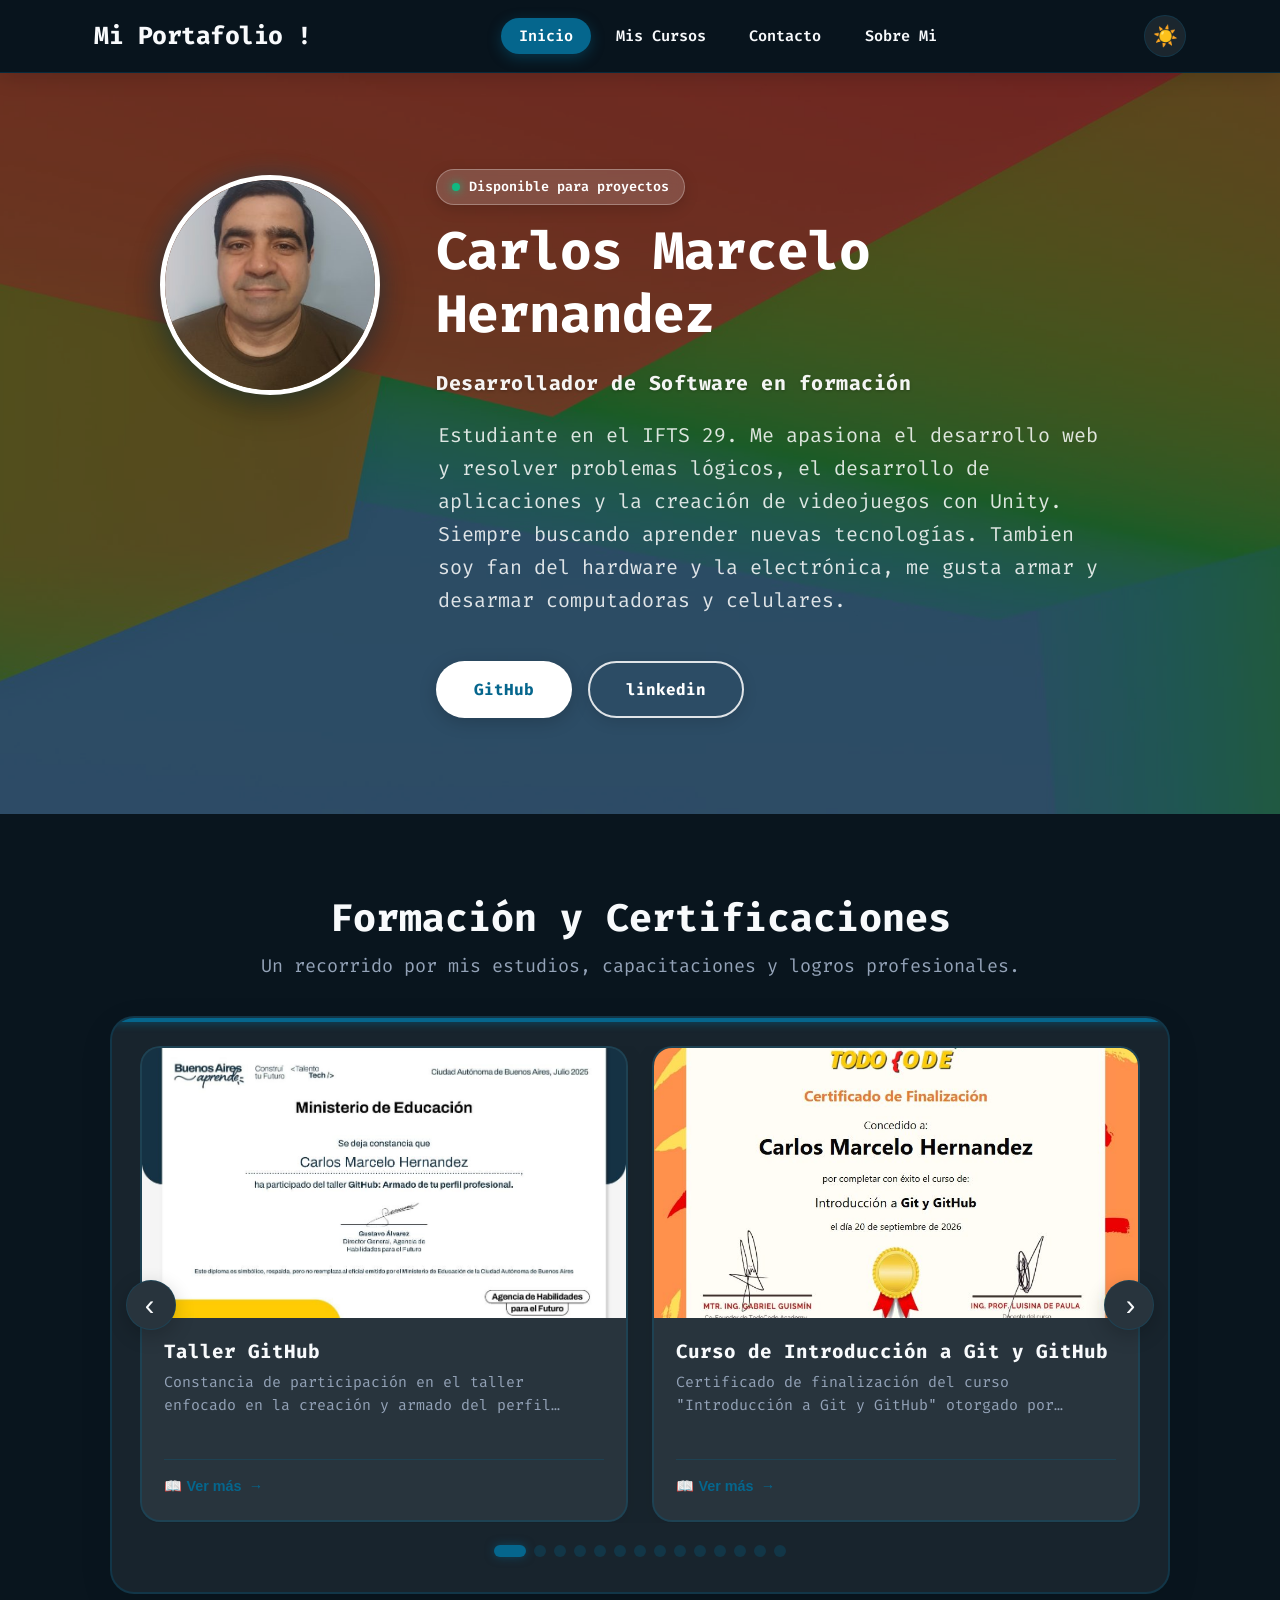
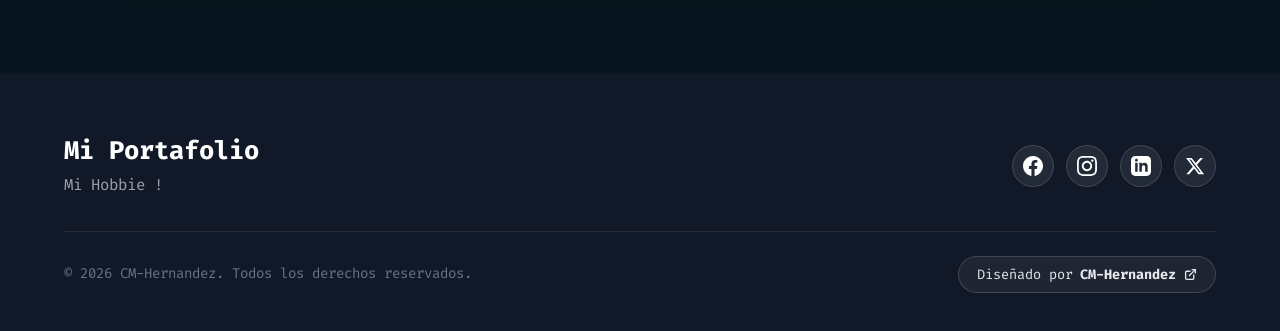
==== commit ea4efb04: "a a" ====
--- a/index.html
+++ b/index.html
@@ -47,9 +47,9 @@
         </a>
         <ul class="desktop-nav">
           <li><a href="index.html" class="active">Inicio</a></li>
-        <li><a href="mis-cursos.html">Mis Cursos</a></li>
-        <li><a href="contacto.html">Contacto</a></li>
-        <li><a href="sobre-mi.html">Sobre Mi</a></li>
+        <li><a href="pages/mis-cursos.html">Mis Cursos</a></li>
+        <li><a href="pages/contacto.html">Contacto</a></li>
+        <li><a href="pages/sobre-mi.html">Sobre Mi</a></li>
         </ul>
         <div class="navbar-actions">
           <button class="theme-toggle-btn" id="siteThemeToggle" aria-label="Cambiar tema claro u oscuro" title="Modo Claro / Modo Oscuro">
@@ -81,9 +81,9 @@
     </div>
     <ul class="mobile-nav-links">
       <li><a href="index.html" class="active">Inicio</a></li>
-        <li><a href="mis-cursos.html">Mis Cursos</a></li>
-        <li><a href="contacto.html">Contacto</a></li>
-        <li><a href="sobre-mi.html">Sobre Mi</a></li>
+        <li><a href="pages/mis-cursos.html">Mis Cursos</a></li>
+        <li><a href="pages/contacto.html">Contacto</a></li>
+        <li><a href="pages/sobre-mi.html">Sobre Mi</a></li>
     </ul>
   </aside>
 
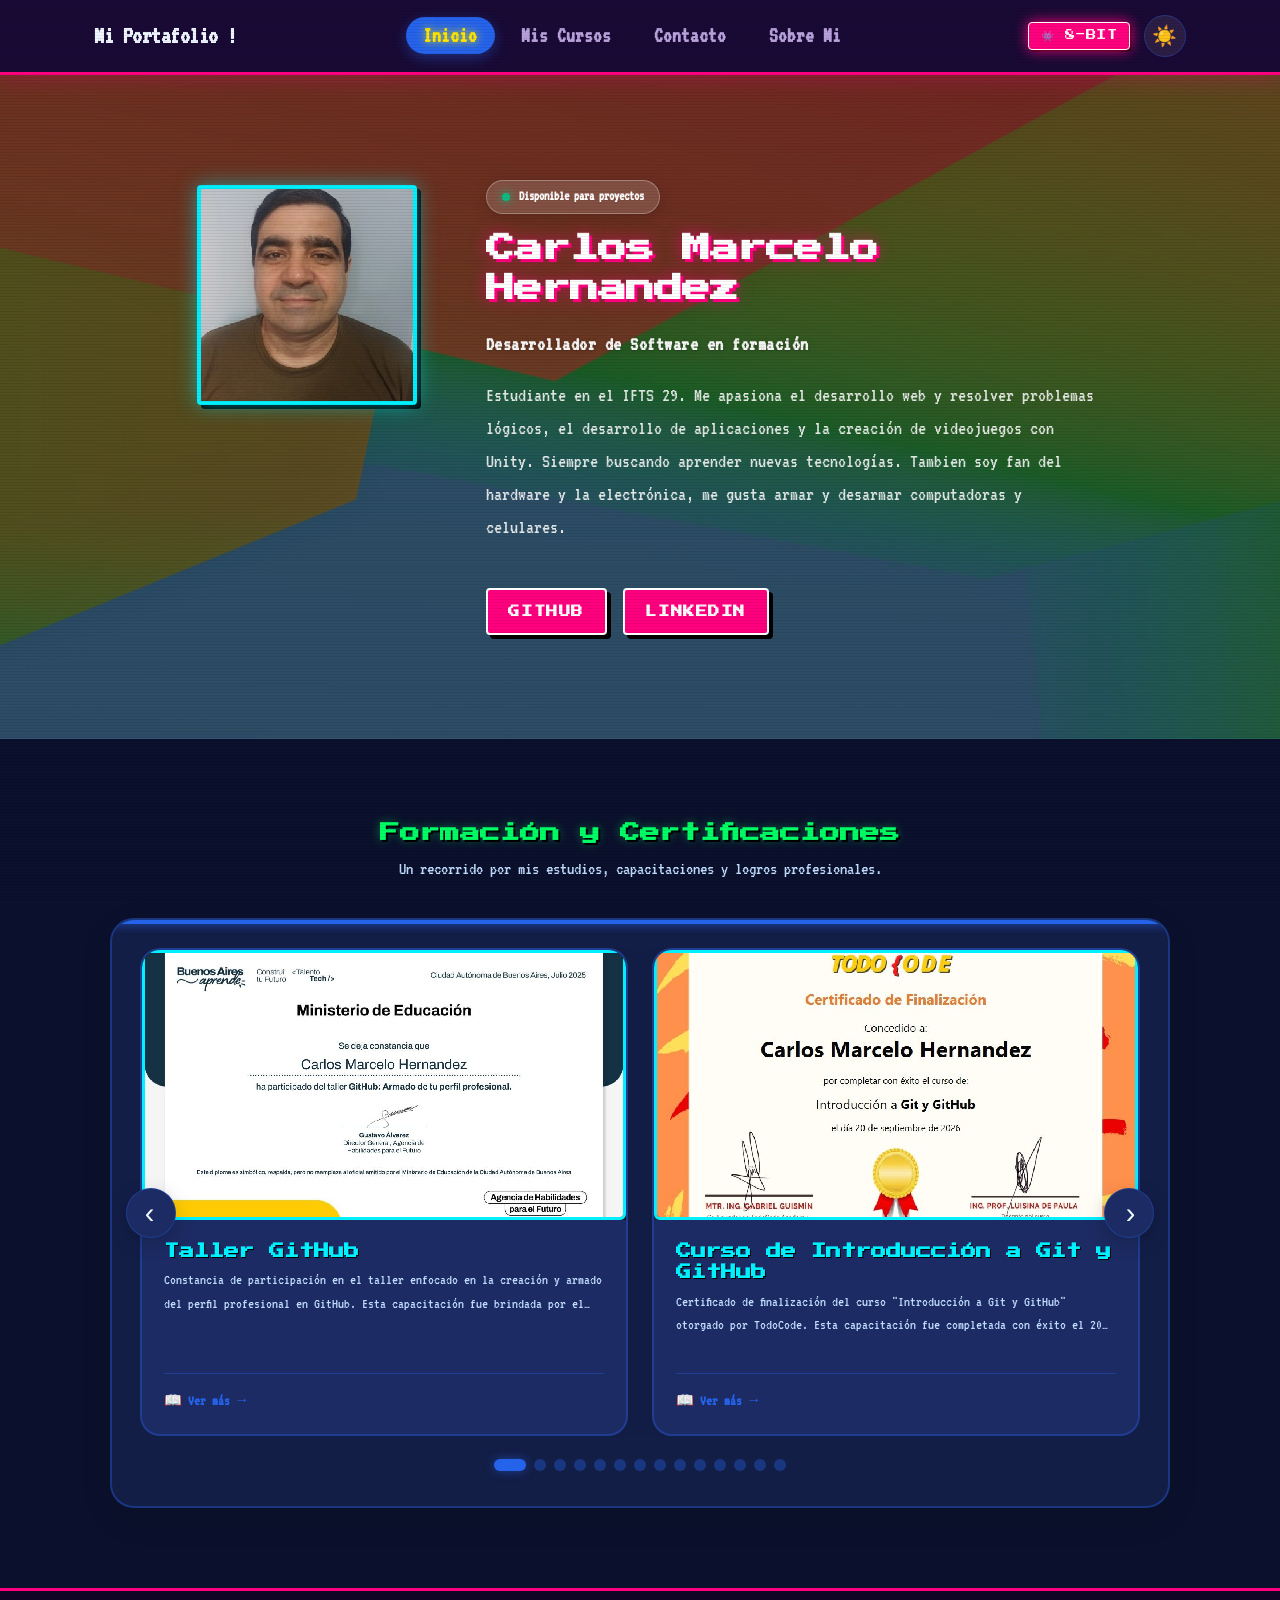
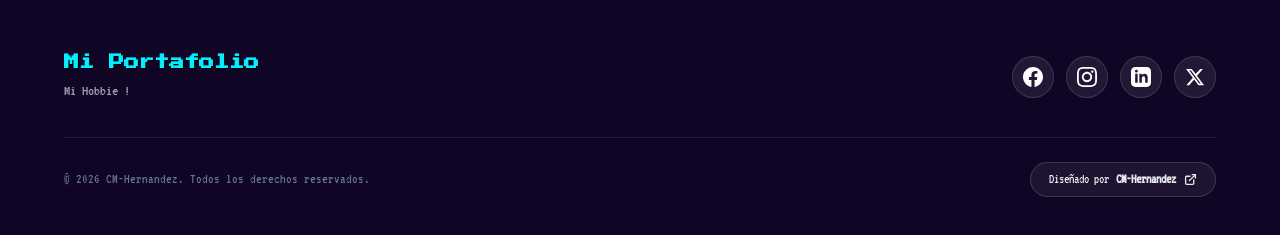
==== commit c80a0104: "1.0 v 1.0" ====
--- a/index.html
+++ b/index.html
@@ -8,11 +8,17 @@
   <link rel="icon" type="image/png" href="img/favicon.png"/>
   <link rel="apple-touch-icon" href="img/favicon.png"/>
 
-  <!-- Script anti-parpadeo tema (Oscuro por defecto) -->
+  <!-- Script anti-parpadeo tema y modo pixel (Por defecto Oscuro y 8-Bit si el modo pixel está habilitado) -->
   <script>
     (function() {
-      var saved = localStorage.getItem('cmh-site-theme') || 'dark';
-      document.documentElement.setAttribute('data-theme', saved);
+      var savedTheme = localStorage.getItem('cmh-site-theme') || 'dark';
+      document.documentElement.setAttribute('data-theme', savedTheme);
+      
+      var savedPixel = localStorage.getItem('cmh-site-pixel');
+      // Por defecto 8-bit está ACTIVO a menos que el visitante lo haya desactivado expresamente ('false')
+      if (savedPixel === null || savedPixel === 'true') {
+        document.documentElement.classList.add('pixel-mode');
+      }
     })();
   </script>
 
@@ -32,11 +38,14 @@
   <link rel="preconnect" href="https://fonts.googleapis.com"/>
   <link rel="preconnect" href="https://fonts.gstatic.com" crossorigin/>
   <link href="https://fonts.googleapis.com/css2?family=Fira+Code:wght@400;500;600;700&display=swap" rel="stylesheet"/>
+  <link href="https://fonts.googleapis.com/css2?family=Press+Start+2P&family=VT323&display=swap" rel="stylesheet"/>
 
   <!-- Estilos -->
   <link rel="stylesheet" href="style.css"/>
 </head>
 <body>
+  <!-- Capa de scanlines CRT retro (visible sólo cuando se activa el modo pixel) -->
+  <div class="crt-scanlines" aria-hidden="true"></div>
 
   <!-- HEADER Y NAVEGACIÓN STICKY -->
   <header class="site-header">
@@ -52,6 +61,10 @@
         <li><a href="pages/sobre-mi.html">Sobre Mi</a></li>
         </ul>
         <div class="navbar-actions">
+          
+          <button class="pixel-toggle-btn" id="sitePixelToggle" aria-label="Activar o desactivar modo retro pixel 8-bit" title="Modo Retro 8-Bit Arcade">
+            <span class="pixel-btn-label">👾 8-BIT</span>
+          </button>
           <button class="theme-toggle-btn" id="siteThemeToggle" aria-label="Cambiar tema claro u oscuro" title="Modo Claro / Modo Oscuro">
             <span class="theme-icon-light">☀️</span>
             <span class="theme-icon-dark">🌙</span>
@@ -72,6 +85,10 @@
     <div class="mobile-drawer-header">
       <span class="mobile-drawer-title">Mi Portafolio</span>
       <div style="display:inline-flex;align-items:center;gap:0.6rem">
+        
+        <button class="pixel-toggle-btn" id="siteDrawerPixelToggle" aria-label="Modo pixel" title="Modo Retro 8-Bit">
+          <span class="pixel-btn-label">👾 8-BIT</span>
+        </button>
         <button class="theme-toggle-btn" id="siteDrawerThemeToggle" aria-label="Cambiar tema" title="Modo Claro / Modo Oscuro">
           <span class="theme-icon-light">☀️</span>
           <span class="theme-icon-dark">🌙</span>
@@ -101,7 +118,7 @@
         <div class="hero-portfolio-role">Desarrollador de Software en formación</div>
         <p class="hero-portfolio-desc">Estudiante en el IFTS 29. Me apasiona el desarrollo web y resolver problemas lógicos, el desarrollo de aplicaciones y la creación de videojuegos con Unity. Siempre buscando aprender nuevas tecnologías. Tambien soy fan del hardware y la electrónica, me gusta armar y desarmar computadoras y celulares.</p>
         <div class="hero-portfolio-buttons">
-          <a href="https://github.com/cmarceloh" class="btn btn-primary" style="background:#ffffff;color:#05668d;box-shadow:0 4px 18px rgba(0,0,0,.18);" target="_blank" rel="noopener noreferrer">GitHub</a> <a href="https://www.linkedin.com/in/carlos-marcelo-hernandez-016253336/" class="btn btn-outline" style="" target="_blank" rel="noopener noreferrer">linkedin</a>
+          <a href="https://github.com/cmarceloh" class="btn btn-primary" style="background:#ffffff;color:#2563eb;box-shadow:0 4px 18px rgba(0,0,0,.18);" target="_blank" rel="noopener noreferrer">GitHub</a> <a href="https://www.linkedin.com/in/carlos-marcelo-hernandez-016253336/" class="btn btn-outline" style="" target="_blank" rel="noopener noreferrer">linkedin</a>
         </div>
       </div>
     </div>
--- a/style.css
+++ b/style.css
@@ -4,17 +4,17 @@
 
 /* Variables de diseño — Modo Oscuro por defecto */
 :root, [data-theme="dark"] {
-  --color-primary:     #05668d;
-  --color-primary-rgb: 5, 102, 141;
-  --color-secondary:   #028090;
-  --color-accent:      #028090;
-  --color-background:  #09151e;
-  --color-surface:     #18242d;
-  --color-card-bg:     #28343d;
-  --color-header-bg:   rgba(9, 21, 30, 0.94);
-  --color-text:        #f8fafc;
-  --color-text-muted:  #94a3b8;
-  --color-border:      rgba(5, 102, 141, 0.28);
+  --color-primary:     #2563eb;
+  --color-primary-rgb: 37, 99, 235;
+  --color-secondary:   #ff2a5f;
+  --color-accent:      #38bdf8;
+  --color-background:  #0b112c;
+  --color-surface:     #131e47;
+  --color-card-bg:     #1c2b63;
+  --color-header-bg:   rgba(11, 17, 44, 0.94);
+  --color-text:        #eff6ff;
+  --color-text-muted:  #bfdbfe;
+  --color-border:      rgba(37, 99, 235, 0.35);
   --color-hover-bg:    rgba(255, 255, 255, 0.08);
   --font-heading:      'Fira Code', monospace;
   --font-body:         'Fira Code', monospace;
@@ -23,17 +23,17 @@
 
 /* Modo Claro calibrado */
 [data-theme="light"] {
-  --color-primary:     #05668d;
-  --color-primary-rgb: 5, 102, 141;
-  --color-secondary:   #028090;
-  --color-accent:      #028090;
-  --color-background:  #f8fafc;
+  --color-primary:     #2563eb;
+  --color-primary-rgb: 37, 99, 235;
+  --color-secondary:   #ff2a5f;
+  --color-accent:      #38bdf8;
+  --color-background:  #eff6ff;
   --color-surface:     #ffffff;
   --color-card-bg:     #ffffff;
-  --color-header-bg:   rgba(255, 255, 255, 0.94);
-  --color-text:        #0f172a;
+  --color-header-bg:   rgba(239, 246, 255, 0.94);
+  --color-text:        #1e3a8a;
   --color-text-muted:  #475569;
-  --color-border:      rgba(5, 102, 141, 0.16);
+  --color-border:      rgba(37, 99, 235, 0.18);
   --color-hover-bg:    rgba(0, 0, 0, 0.04);
   color-scheme: light;
 }
@@ -1392,3 +1392,282 @@
   .hero-portfolio-title { font-size: 1.85rem; }
   .btn { width: 100%; }
 }
+
+/* ═══════════════════════════════════════════════
+   BOTÓN ALTERNADOR MODO RETRO 8-BIT EN NAVBAR
+   ════════════════════════════════════════════════ */
+.pixel-toggle-btn {
+  display: inline-flex;
+  align-items: center;
+  justify-content: center;
+  padding: 0.4rem 0.75rem;
+  font-family: 'Press Start 2P', monospace;
+  font-size: 0.65rem;
+  letter-spacing: 0.05em;
+  border-radius: 4px;
+  background: transparent;
+  color: #00f0ff;
+  border: 1.5px solid #00f0ff;
+  cursor: pointer;
+  transition: all 0.2s ease;
+  user-select: none;
+  white-space: nowrap;
+}
+
+.pixel-toggle-btn:hover {
+  background: #00f0ff;
+  color: #0d0221;
+  box-shadow: 0 0 12px #00f0ff;
+  transform: translateY(-1px);
+}
+
+.pixel-toggle-btn.is-active {
+  background: #ff007f;
+  color: #ffffff;
+  border-color: #ffffff;
+  box-shadow: 0 0 14px #ff007f, 2px 2px 0px #000;
+}
+
+/* ═══════════════════════════════════════════════
+   MODO RETRO ARCADE / 8-BIT / PIXEL (ESTÉTICA REFERENCIA)
+   ════════════════════════════════════════════════ */
+/* Capa de scanlines suave tipo CRT de sala arcade */
+.crt-scanlines {
+  display: none;
+  position: fixed;
+  inset: 0;
+  pointer-events: none;
+  z-index: 99999;
+  background: repeating-linear-gradient(
+    0deg,
+    rgba(0, 0, 0, 0.14) 0px,
+    rgba(0, 0, 0, 0.14) 1px,
+    transparent 1px,
+    transparent 3px
+  );
+  opacity: 0.45;
+}
+
+html.pixel-mode .crt-scanlines {
+  display: block;
+}
+
+html.pixel-mode body {
+  background-color: #0d0221 !important;
+  color: #f3e8ff !important;
+  font-family: 'VT323', monospace !important;
+  font-size: 1.35rem !important;
+  line-height: 1.45 !important;
+}
+
+/* Encabezados y títulos con Press Start 2P y sombras retro */
+html.pixel-mode h1,
+html.pixel-mode h2,
+html.pixel-mode h3,
+html.pixel-mode h4,
+html.pixel-mode h5,
+html.pixel-mode h6,
+html.pixel-mode .brand-text-logo,
+html.pixel-mode .navbar-brand-name,
+html.pixel-mode .tagline,
+html.pixel-mode .section-tag,
+html.pixel-mode .hero-portfolio-title {
+  font-family: 'Press Start 2P', monospace !important;
+  line-height: 1.4 !important;
+}
+
+html.pixel-mode h1,
+html.pixel-mode .hero-portfolio-title {
+  font-size: 1.8rem !important;
+  color: #ffffff !important;
+  text-shadow: 3px 3px 0 #ff007f, 0 0 16px rgba(255, 0, 127, 0.6) !important;
+}
+
+html.pixel-mode h2 {
+  font-size: 1.25rem !important;
+  color: #00ff66 !important;
+  text-shadow: 2px 2px 0 #000, 0 0 10px rgba(0, 255, 102, 0.4) !important;
+}
+
+html.pixel-mode h3 {
+  font-size: 0.95rem !important;
+  color: #00f0ff !important;
+  text-shadow: 1px 1px 0 #000 !important;
+}
+
+html.pixel-mode p,
+html.pixel-mode li,
+html.pixel-mode span:not(.pixel-btn-label):not(.tag-badge) {
+  font-family: 'VT323', monospace !important;
+}
+
+/* Header & Barra de navegación en modo pixel */
+html.pixel-mode .site-header {
+  background: #190a35 !important;
+  border-bottom: 3px solid #ff007f !important;
+  box-shadow: 0 4px 20px rgba(255, 0, 127, 0.25) !important;
+}
+
+html.pixel-mode .navbar-brand {
+  color: #00f0ff !important;
+}
+
+html.pixel-mode .desktop-nav a,
+html.pixel-mode .mobile-nav-links a {
+  font-family: 'VT323', monospace !important;
+  font-size: 1.35rem !important;
+  color: #b9a2dc !important;
+}
+
+html.pixel-mode .desktop-nav a:hover,
+html.pixel-mode .desktop-nav a.active,
+html.pixel-mode .mobile-nav-links a:hover,
+html.pixel-mode .mobile-nav-links a.active {
+  color: #ffe600 !important;
+  text-shadow: 0 0 8px #ffe600 !important;
+}
+
+/* Tarjetas con marcos neón cian/magenta */
+html.pixel-mode .feature-card,
+html.pixel-mode .testimonial-card,
+html.pixel-mode .faq-item,
+html.pixel-mode .contact-card,
+html.pixel-mode .about-card,
+html.pixel-mode .team-card,
+html.pixel-mode .gallery-item-wrap {
+  background: #190a35 !important;
+  border: 2px solid #00f0ff !important;
+  border-radius: 6px !important;
+  box-shadow: 0 0 12px rgba(0, 240, 255, 0.25), 4px 4px 0px #000 !important;
+  color: #f3e8ff !important;
+  transition: all 0.2s ease !important;
+}
+
+/* El bloque hero de portafolio mantiene fondo limpio y espaciado generoso */
+html.pixel-mode .hero-portfolio-layout {
+  background: transparent !important;
+  border: none !important;
+  box-shadow: none !important;
+  gap: 3.5rem !important;
+  padding: 0.5rem 1.5rem !important;
+}
+
+html.pixel-mode .feature-card:hover,
+html.pixel-mode .testimonial-card:hover,
+html.pixel-mode .faq-item:hover,
+html.pixel-mode .contact-card:hover,
+html.pixel-mode .about-card:hover,
+html.pixel-mode .team-card:hover {
+  background: #260f50 !important;
+  border-color: #ff007f !important;
+  transform: translateY(-4px) !important;
+  box-shadow: 0 0 20px rgba(255, 0, 127, 0.4), 6px 6px 0px #000 !important;
+}
+
+/* IMÁGENES Y AVATARES ESTILO PIXEL ART NÍTIDO */
+html.pixel-mode img,
+html.pixel-mode .avatar,
+html.pixel-mode .gallery-img,
+html.pixel-mode .feature-img {
+  image-rendering: pixelated !important;
+  image-rendering: -moz-crisp-edges !important;
+  image-rendering: crisp-edges !important;
+  border: 3px solid #00f0ff !important;
+  box-shadow: 0 0 15px rgba(0, 240, 255, 0.4), 3px 3px 0px #000 !important;
+  border-radius: 6px !important;
+}
+
+/* La foto de perfil del Hero en modo Pixel: cuadrada arcade con marco neón y buena separación */
+html.pixel-mode .hero-avatar-box {
+  margin-left: 0.8rem !important;
+  margin-right: 0.8rem !important;
+  margin-top: 0.4rem !important;
+}
+
+html.pixel-mode .hero-avatar-img {
+  border-radius: 4px !important;
+  border: 4px solid #00f0ff !important;
+  box-shadow: 0 0 20px rgba(0, 240, 255, 0.5), 4px 4px 0px #000 !important;
+  image-rendering: pixelated !important;
+  image-rendering: -moz-crisp-edges !important;
+  image-rendering: crisp-edges !important;
+}
+
+html.pixel-mode .hero-avatar-box:hover .hero-avatar-img {
+  border-color: #ff007f !important;
+  box-shadow: 0 0 28px #ff007f, 6px 6px 0px #000 !important;
+  transform: scale(1.04) !important;
+}
+
+html.pixel-mode .gallery-item:hover img {
+  border-color: #ff007f !important;
+  box-shadow: 0 0 20px #ff007f, 4px 4px 0px #000 !important;
+}
+
+/* Botones arcade estilo 8-bit */
+html.pixel-mode .btn {
+  font-family: 'Press Start 2P', monospace !important;
+  font-size: 0.72rem !important;
+  letter-spacing: 0.05em !important;
+  padding: 0.8rem 1.3rem !important;
+  text-transform: uppercase !important;
+  border-radius: 4px !important;
+  background: #ff007f !important;
+  color: #ffffff !important;
+  border: 2px solid #ffffff !important;
+  box-shadow: 4px 4px 0px #000 !important;
+  cursor: pointer !important;
+  transition: all 0.15s ease !important;
+}
+
+html.pixel-mode .btn:hover {
+  background: #ffe600 !important;
+  color: #000000 !important;
+  transform: translate(-2px, -2px) !important;
+  box-shadow: 6px 6px 0px #000, 0 0 12px #ffe600 !important;
+}
+
+html.pixel-mode .btn:active {
+  transform: translate(2px, 2px) !important;
+  box-shadow: 2px 2px 0px #000 !important;
+}
+
+html.pixel-mode .btn-secondary {
+  background: transparent !important;
+  color: #ffe600 !important;
+  border: 2px solid #ffe600 !important;
+  box-shadow: 0 0 10px rgba(255, 230, 0, 0.3), 3px 3px 0px #000 !important;
+}
+
+html.pixel-mode .btn-secondary:hover {
+  background: #ffe600 !important;
+  color: #000000 !important;
+  box-shadow: 0 0 15px #ffe600, 4px 4px 0px #000 !important;
+}
+
+/* Formularios en modo pixel */
+html.pixel-mode .form-input,
+html.pixel-mode textarea,
+html.pixel-mode select {
+  background: #190a35 !important;
+  border: 2px solid #00f0ff !important;
+  border-radius: 4px !important;
+  color: #ffe600 !important;
+  font-family: 'VT323', monospace !important;
+  font-size: 1.35rem !important;
+  box-shadow: inset 2px 2px 0px rgba(0,0,0,0.6) !important;
+}
+
+html.pixel-mode .form-input:focus,
+html.pixel-mode textarea:focus {
+  border-color: #ff007f !important;
+  outline: none !important;
+  box-shadow: 0 0 12px #ff007f, inset 2px 2px 0px #000 !important;
+}
+
+/* Footer en modo pixel */
+html.pixel-mode .site-footer {
+  background: #100524 !important;
+  border-top: 3px solid #ff007f !important;
+  color: #b9a2dc !important;
+}
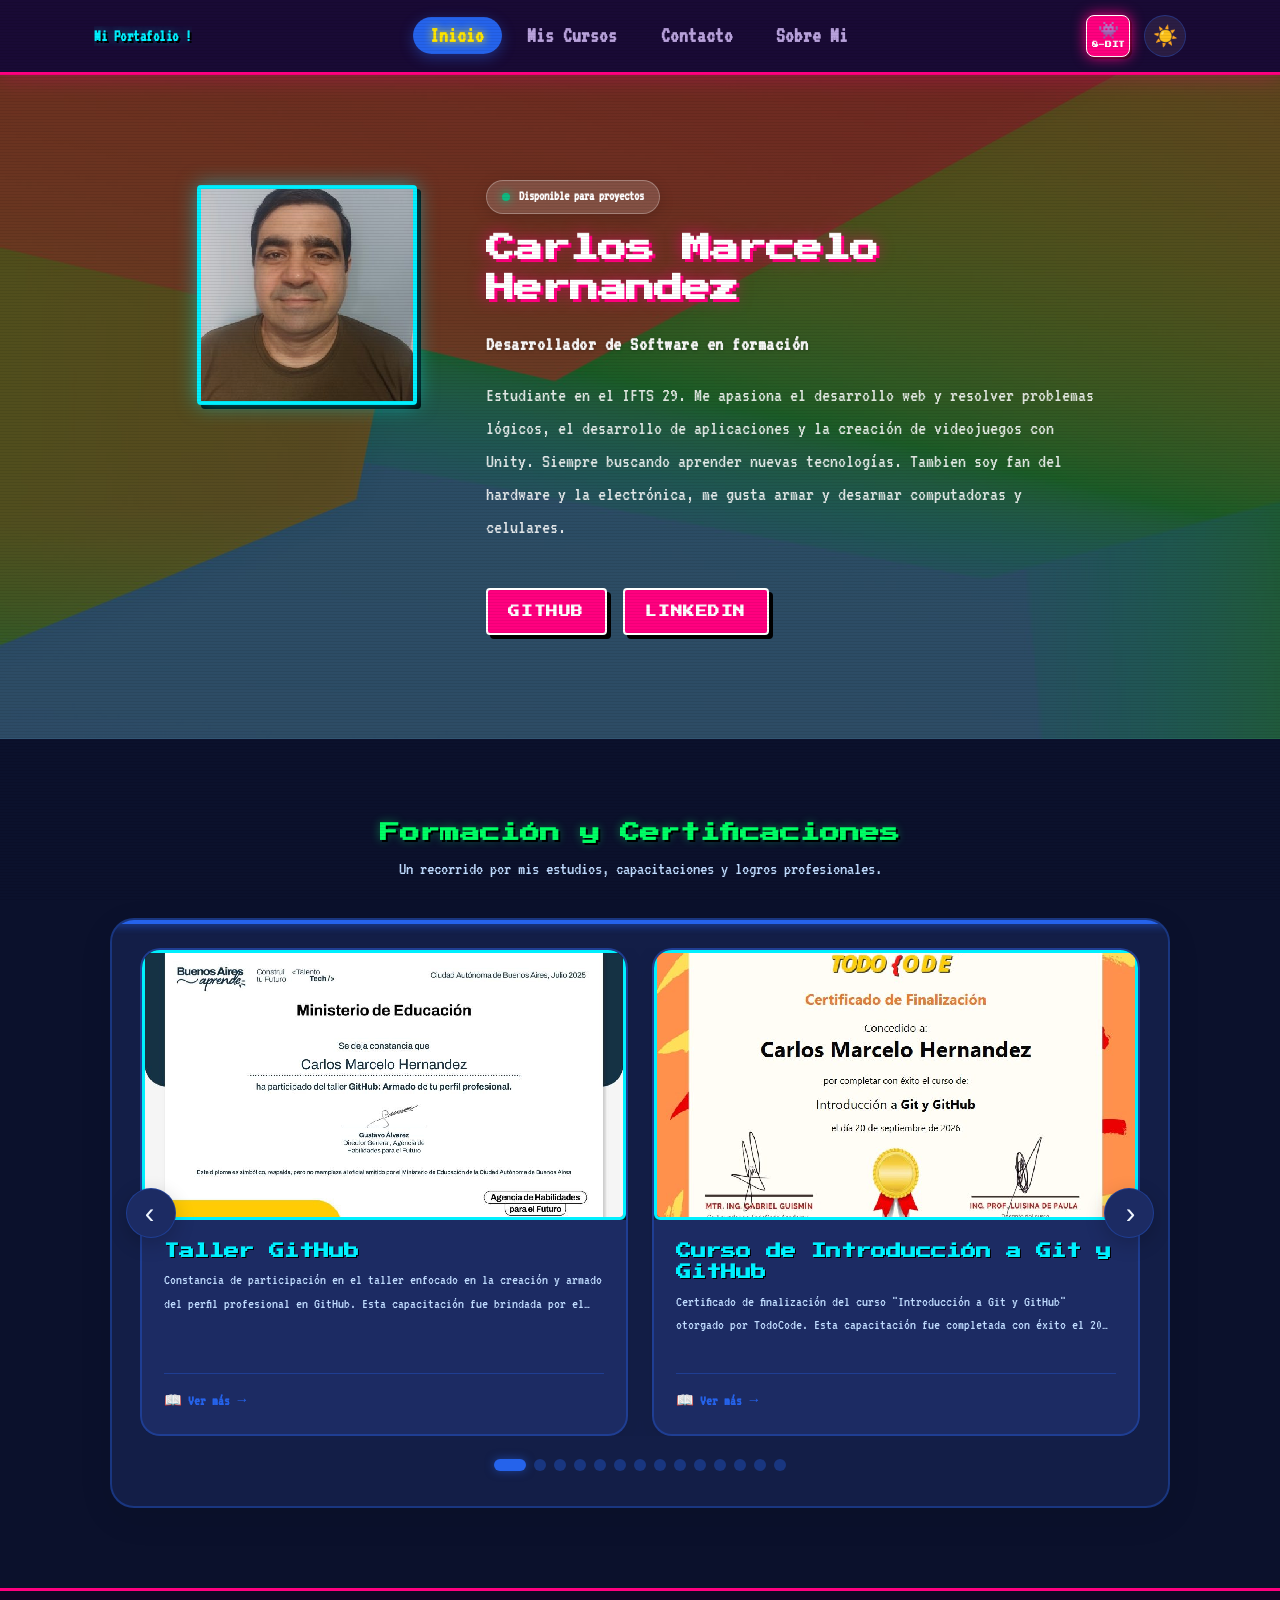
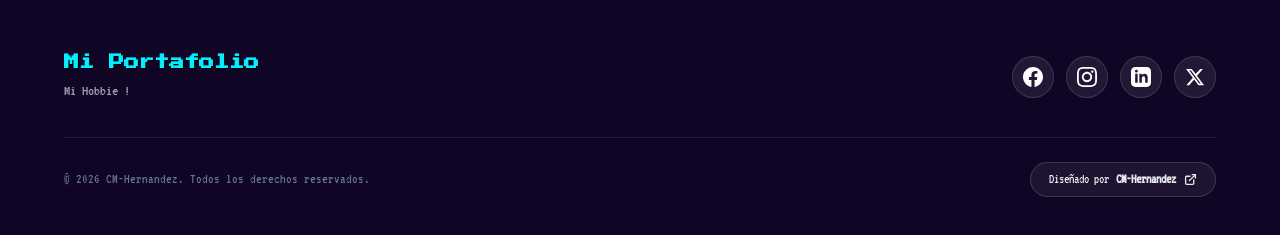
==== commit 71559602: "1.1 V 1.1" ====
--- a/index.html
+++ b/index.html
@@ -63,7 +63,10 @@
         <div class="navbar-actions">
           
           <button class="pixel-toggle-btn" id="sitePixelToggle" aria-label="Activar o desactivar modo retro pixel 8-bit" title="Modo Retro 8-Bit Arcade">
-            <span class="pixel-btn-label">👾 8-BIT</span>
+            <span class="pixel-btn-label">
+              <span class="pixel-btn-icon">👾</span>
+              <span class="pixel-btn-text">8-BIT</span>
+            </span>
           </button>
           <button class="theme-toggle-btn" id="siteThemeToggle" aria-label="Cambiar tema claro u oscuro" title="Modo Claro / Modo Oscuro">
             <span class="theme-icon-light">☀️</span>
@@ -84,10 +87,13 @@
   <aside class="mobile-drawer" id="siteMobileDrawer">
     <div class="mobile-drawer-header">
       <span class="mobile-drawer-title">Mi Portafolio</span>
-      <div style="display:inline-flex;align-items:center;gap:0.6rem">
+      <div class="mobile-drawer-actions">
         
         <button class="pixel-toggle-btn" id="siteDrawerPixelToggle" aria-label="Modo pixel" title="Modo Retro 8-Bit">
-          <span class="pixel-btn-label">👾 8-BIT</span>
+          <span class="pixel-btn-label">
+            <span class="pixel-btn-icon">👾</span>
+            <span class="pixel-btn-text">8-BIT</span>
+          </span>
         </button>
         <button class="theme-toggle-btn" id="siteDrawerThemeToggle" aria-label="Cambiar tema" title="Modo Claro / Modo Oscuro">
           <span class="theme-icon-light">☀️</span>
--- a/style.css
+++ b/style.css
@@ -111,6 +111,8 @@
   gap: 0.75rem;
   text-decoration: none;
   cursor: pointer;
+  min-width: 0;
+  flex-shrink: 1;
 }
 
 .navbar-logo-img {
@@ -120,6 +122,7 @@
   filter: drop-shadow(0 2px 8px rgba(0,0,0,0.18));
   transition: transform 0.35s ease, filter 0.35s ease;
   transform-origin: center center;
+  flex-shrink: 0;
 }
 
 .navbar-brand:hover .navbar-logo-img {
@@ -132,6 +135,9 @@
   font-size: 1.25rem;
   color: var(--color-text);
   letter-spacing: -0.5px;
+  white-space: nowrap;
+  overflow: hidden;
+  text-overflow: ellipsis;
 }
 
 /* ── LOGO SOLO TEXTO CON EFECTO ZOOM Y BRILLO (SIN MARCO DE BOTÓN) ── */
@@ -144,6 +150,9 @@
   display: inline-block;
   user-select: none;
   line-height: 1.2;
+  white-space: nowrap;
+  overflow: hidden;
+  text-overflow: ellipsis;
 }
 
 .navbar-brand:hover .brand-text-logo {
@@ -154,6 +163,7 @@
 
 .navbar-brand-composite {
   transition: transform 0.35s cubic-bezier(0.16, 1, 0.3, 1);
+  min-width: 0;
 }
 .navbar-brand:hover .navbar-brand-composite {
   transform: scale(1.06);
@@ -164,6 +174,7 @@
   display: flex;
   align-items: center;
   gap: 0.85rem;
+  flex-shrink: 0;
 }
 
 /* Botón alternar modo claro / oscuro */
@@ -262,19 +273,21 @@
   position: fixed;
   top: 0;
   right: -100%;
-  width: 300px;
+  width: 310px;
+  max-width: 86vw;
   height: 100vh;
   background: var(--color-surface);
   backdrop-filter: blur(20px);
   -webkit-backdrop-filter: blur(20px);
   box-shadow: -10px 0 35px rgba(0, 0, 0, 0.35);
   border-left: 1px solid var(--color-border);
-  padding: 2rem 1.8rem;
+  padding: 1.5rem 1.25rem;
   display: flex;
   flex-direction: column;
   gap: 1.5rem;
   transition: right 0.35s cubic-bezier(0.16, 1, 0.3, 1);
   z-index: 1000;
+  box-sizing: border-box;
 }
 
 .mobile-drawer.is-open {
@@ -285,23 +298,49 @@
   display: flex;
   align-items: center;
   justify-content: space-between;
-  padding-bottom: 1rem;
+  gap: 0.5rem;
+  padding-bottom: 0.85rem;
   border-bottom: 1px solid var(--color-border);
+  min-width: 0;
 }
 
 .mobile-drawer-title {
   font-weight: 700;
   font-size: 1.15rem;
   color: var(--color-text);
+  white-space: nowrap;
+  overflow: hidden;
+  text-overflow: ellipsis;
+  min-width: 0;
+  flex: 1 1 auto;
+}
+
+.mobile-drawer-actions {
+  display: inline-flex;
+  align-items: center;
+  gap: 0.4rem;
+  flex-shrink: 0;
 }
 
 .mobile-drawer-close {
   background: transparent;
   border: none;
-  font-size: 2rem;
+  font-size: 1.8rem;
   line-height: 1;
   color: var(--color-text);
   cursor: pointer;
+  padding: 0;
+  width: 32px;
+  height: 32px;
+  display: inline-flex;
+  align-items: center;
+  justify-content: center;
+  border-radius: 6px;
+  transition: background 0.2s ease, color 0.2s ease;
+}
+.mobile-drawer-close:hover {
+  background: var(--color-hover-bg);
+  color: var(--color-primary);
 }
 
 .mobile-nav-links {
@@ -1382,6 +1421,53 @@
   .footer-social-group { justify-content: center; }
   .footer-row-bottom { flex-direction: column-reverse; justify-content: center; text-align: center; gap: 1rem; }
   .footer-designed-by { justify-content: center; }
+  /* Adaptación Navbar y Logo para Tablet */
+  .brand-text-logo { font-size: 1.3rem; }
+  .navbar-brand { max-width: calc(100% - 145px); }
+  html.pixel-mode .brand-text-logo,
+  html.pixel-mode .navbar-brand-name {
+    font-size: 0.9rem !important;
+  }
+}
+
+@media (max-width: 768px) {
+  .brand-text-logo {
+    font-size: 1.15rem;
+    white-space: nowrap;
+  }
+  .navbar-brand {
+    max-width: calc(100% - 130px);
+    gap: 0.45rem;
+  }
+  .navbar-actions {
+    gap: 0.45rem;
+  }
+  .pixel-toggle-btn {
+    width: 38px;
+    height: 38px;
+    min-width: 38px;
+    border-radius: 6px;
+    padding: 2px;
+  }
+  .pixel-btn-icon {
+    font-size: 0.92rem;
+  }
+  .pixel-btn-text {
+    font-size: 0.36rem;
+    letter-spacing: -0.4px;
+  }
+  .theme-toggle-btn {
+    width: 38px;
+    height: 38px;
+    font-size: 1.1rem;
+  }
+  html.pixel-mode .brand-text-logo,
+  html.pixel-mode .navbar-brand-name {
+    font-size: 0.8rem !important;
+  }
+  html.pixel-mode .mobile-drawer-title {
+    font-size: 0.72rem !important;
+  }
 }
 
 @media (max-width: 576px) {
@@ -1391,34 +1477,107 @@
   .hero-avatar-img { width: 150px; height: 150px; }
   .hero-portfolio-title { font-size: 1.85rem; }
   .btn { width: 100%; }
+
+  .brand-text-logo {
+    font-size: 1.05rem;
+  }
+  .navbar-brand {
+    max-width: calc(100% - 118px);
+  }
+  .navbar-actions {
+    gap: 0.35rem;
+  }
+  .pixel-toggle-btn {
+    width: 36px;
+    height: 36px;
+    min-width: 36px;
+  }
+  .pixel-btn-icon {
+    font-size: 0.86rem;
+  }
+  .pixel-btn-text {
+    font-size: 0.34rem;
+  }
+  .theme-toggle-btn {
+    width: 36px;
+    height: 36px;
+    font-size: 1rem;
+  }
+  html.pixel-mode .brand-text-logo,
+  html.pixel-mode .navbar-brand-name {
+    font-size: 0.72rem !important;
+  }
+  html.pixel-mode .mobile-drawer-title {
+    font-size: 0.68rem !important;
+  }
+}
+
+@media (max-width: 380px) {
+  .brand-text-logo {
+    font-size: 0.95rem;
+  }
+  .navbar-brand {
+    max-width: calc(100% - 105px);
+  }
+  html.pixel-mode .brand-text-logo,
+  html.pixel-mode .navbar-brand-name {
+    font-size: 0.64rem !important;
+  }
 }
 
 /* ═══════════════════════════════════════════════
-   BOTÓN ALTERNADOR MODO RETRO 8-BIT EN NAVBAR
+   BOTÓN ALTERNADOR MODO RETRO 8-BIT EN NAVBAR (DISEÑO COMPACTO Y CUADRADO)
    ════════════════════════════════════════════════ */
 .pixel-toggle-btn {
   display: inline-flex;
   align-items: center;
   justify-content: center;
-  padding: 0.4rem 0.75rem;
-  font-family: 'Press Start 2P', monospace;
-  font-size: 0.65rem;
-  letter-spacing: 0.05em;
-  border-radius: 4px;
-  background: transparent;
+  width: 44px;
+  height: 42px;
+  min-width: 44px;
+  padding: 3px 2px;
+  border-radius: 8px;
+  background: var(--color-hover-bg, rgba(255, 255, 255, 0.05));
   color: #00f0ff;
   border: 1.5px solid #00f0ff;
   cursor: pointer;
-  transition: all 0.2s ease;
+  transition: all 0.25s cubic-bezier(0.16, 1, 0.3, 1);
   user-select: none;
   white-space: nowrap;
+  flex-shrink: 0;
+  box-sizing: border-box;
+}
+
+.pixel-btn-label {
+  display: flex;
+  flex-direction: column;
+  align-items: center;
+  justify-content: center;
+  gap: 2px;
+  line-height: 1;
+  pointer-events: none;
+}
+
+.pixel-btn-icon {
+  font-size: 1.05rem;
+  line-height: 1;
+  display: block;
+}
+
+.pixel-btn-text {
+  font-family: 'Press Start 2P', monospace;
+  font-size: 0.42rem;
+  line-height: 1;
+  display: block;
+  letter-spacing: -0.3px;
+  font-weight: 700;
 }
 
 .pixel-toggle-btn:hover {
   background: #00f0ff;
   color: #0d0221;
-  box-shadow: 0 0 12px #00f0ff;
-  transform: translateY(-1px);
+  box-shadow: 0 0 14px rgba(0, 240, 255, 0.6);
+  transform: translateY(-1px) scale(1.04);
 }
 
 .pixel-toggle-btn.is-active {
@@ -1467,8 +1626,6 @@
 html.pixel-mode h4,
 html.pixel-mode h5,
 html.pixel-mode h6,
-html.pixel-mode .brand-text-logo,
-html.pixel-mode .navbar-brand-name,
 html.pixel-mode .tagline,
 html.pixel-mode .section-tag,
 html.pixel-mode .hero-portfolio-title {
@@ -1476,6 +1633,25 @@
   line-height: 1.4 !important;
 }
 
+html.pixel-mode .brand-text-logo,
+html.pixel-mode .navbar-brand-name {
+  font-family: 'Press Start 2P', monospace !important;
+  font-size: 1.02rem !important;
+  line-height: 1.25 !important;
+  letter-spacing: -0.5px !important;
+  color: #00f0ff !important;
+  white-space: nowrap !important;
+  overflow: hidden !important;
+  text-overflow: ellipsis !important;
+  text-shadow: 2px 2px 0 #000, 0 0 12px rgba(0, 240, 255, 0.5) !important;
+}
+
+html.pixel-mode .navbar-brand:hover .brand-text-logo,
+html.pixel-mode .navbar-brand:hover .navbar-brand-name {
+  color: #ff007f !important;
+  text-shadow: 2px 2px 0 #000, 0 0 14px rgba(255, 0, 127, 0.8) !important;
+}
+
 html.pixel-mode h1,
 html.pixel-mode .hero-portfolio-title {
   font-size: 1.8rem !important;
@@ -1497,7 +1673,7 @@
 
 html.pixel-mode p,
 html.pixel-mode li,
-html.pixel-mode span:not(.pixel-btn-label):not(.tag-badge) {
+html.pixel-mode span:not(.pixel-btn-label):not(.pixel-btn-icon):not(.pixel-btn-text):not(.tag-badge) {
   font-family: 'VT323', monospace !important;
 }
 
@@ -1510,6 +1686,28 @@
 
 html.pixel-mode .navbar-brand {
   color: #00f0ff !important;
+  min-width: 0 !important;
+}
+
+/* Drawer en modo pixel */
+html.pixel-mode .mobile-drawer {
+  background: #190a35 !important;
+  border-left: 3px solid #ff007f !important;
+}
+
+html.pixel-mode .mobile-drawer-header {
+  border-bottom-color: #ff007f !important;
+}
+
+html.pixel-mode .mobile-drawer-title {
+  font-family: 'Press Start 2P', monospace !important;
+  font-size: 0.78rem !important;
+  color: #00f0ff !important;
+  white-space: nowrap !important;
+  overflow: hidden !important;
+  text-overflow: ellipsis !important;
+  letter-spacing: -0.3px !important;
+  line-height: 1.2 !important;
 }
 
 html.pixel-mode .desktop-nav a,
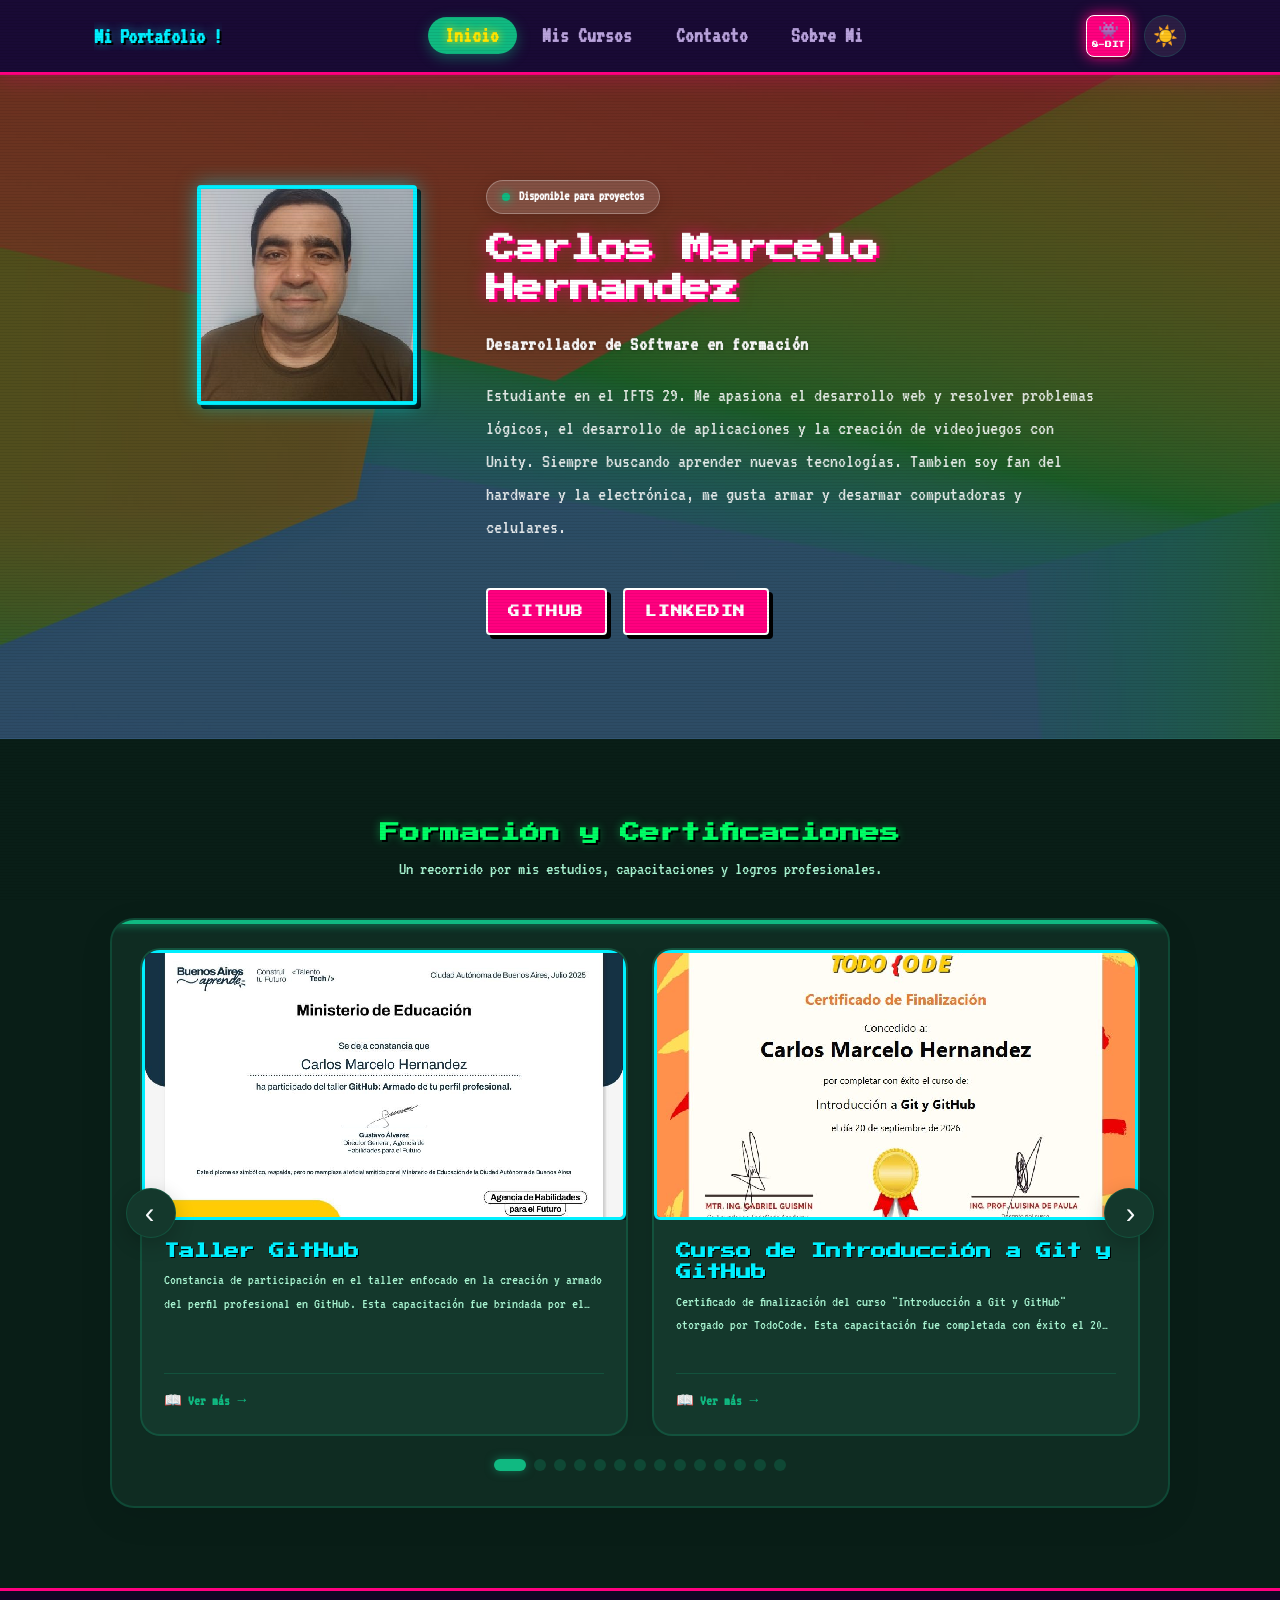
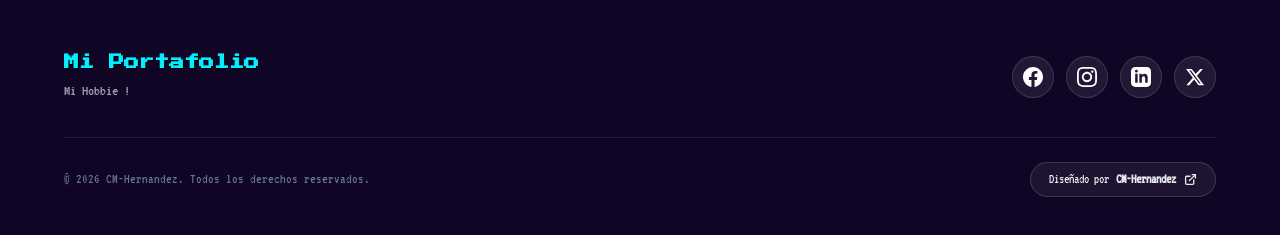
==== commit 9de9ef81: "1.2 1.2" ====
--- a/index.html
+++ b/index.html
@@ -124,7 +124,7 @@
         <div class="hero-portfolio-role">Desarrollador de Software en formación</div>
         <p class="hero-portfolio-desc">Estudiante en el IFTS 29. Me apasiona el desarrollo web y resolver problemas lógicos, el desarrollo de aplicaciones y la creación de videojuegos con Unity. Siempre buscando aprender nuevas tecnologías. Tambien soy fan del hardware y la electrónica, me gusta armar y desarmar computadoras y celulares.</p>
         <div class="hero-portfolio-buttons">
-          <a href="https://github.com/cmarceloh" class="btn btn-primary" style="background:#ffffff;color:#2563eb;box-shadow:0 4px 18px rgba(0,0,0,.18);" target="_blank" rel="noopener noreferrer">GitHub</a> <a href="https://www.linkedin.com/in/carlos-marcelo-hernandez-016253336/" class="btn btn-outline" style="" target="_blank" rel="noopener noreferrer">linkedin</a>
+          <a href="https://github.com/cmarceloh" class="btn btn-primary" style="background:#ffffff;color:#10b981;box-shadow:0 4px 18px rgba(0,0,0,.18);" target="_blank" rel="noopener noreferrer">GitHub</a> <a href="https://www.linkedin.com/in/carlos-marcelo-hernandez-016253336/" class="btn btn-outline" style="" target="_blank" rel="noopener noreferrer">linkedin</a>
         </div>
       </div>
     </div>
--- a/style.css
+++ b/style.css
@@ -4,17 +4,17 @@
 
 /* Variables de diseño — Modo Oscuro por defecto */
 :root, [data-theme="dark"] {
-  --color-primary:     #2563eb;
-  --color-primary-rgb: 37, 99, 235;
-  --color-secondary:   #ff2a5f;
-  --color-accent:      #38bdf8;
-  --color-background:  #0b112c;
-  --color-surface:     #131e47;
-  --color-card-bg:     #1c2b63;
-  --color-header-bg:   rgba(11, 17, 44, 0.94);
-  --color-text:        #eff6ff;
-  --color-text-muted:  #bfdbfe;
-  --color-border:      rgba(37, 99, 235, 0.35);
+  --color-primary:     #10b981;
+  --color-primary-rgb: 16, 185, 129;
+  --color-secondary:   #34d399;
+  --color-accent:      #6ee7b7;
+  --color-background:  #091e17;
+  --color-surface:     #0f2c22;
+  --color-card-bg:     #14382c;
+  --color-header-bg:   rgba(9, 30, 23, 0.94);
+  --color-text:        #f8fafc;
+  --color-text-muted:  #a7f3d0;
+  --color-border:      rgba(16, 185, 129, 0.2);
   --color-hover-bg:    rgba(255, 255, 255, 0.08);
   --font-heading:      'Fira Code', monospace;
   --font-body:         'Fira Code', monospace;
@@ -23,17 +23,17 @@
 
 /* Modo Claro calibrado */
 [data-theme="light"] {
-  --color-primary:     #2563eb;
-  --color-primary-rgb: 37, 99, 235;
-  --color-secondary:   #ff2a5f;
-  --color-accent:      #38bdf8;
-  --color-background:  #eff6ff;
+  --color-primary:     #10b981;
+  --color-primary-rgb: 16, 185, 129;
+  --color-secondary:   #34d399;
+  --color-accent:      #6ee7b7;
+  --color-background:  #f0fdf4;
   --color-surface:     #ffffff;
   --color-card-bg:     #ffffff;
-  --color-header-bg:   rgba(239, 246, 255, 0.94);
-  --color-text:        #1e3a8a;
-  --color-text-muted:  #475569;
-  --color-border:      rgba(37, 99, 235, 0.18);
+  --color-header-bg:   rgba(255, 255, 255, 0.94);
+  --color-text:        #064e3b;
+  --color-text-muted:  #4b5563;
+  --color-border:      rgba(16, 185, 129, 0.12);
   --color-hover-bg:    rgba(0, 0, 0, 0.04);
   color-scheme: light;
 }
@@ -1422,17 +1422,19 @@
   .footer-row-bottom { flex-direction: column-reverse; justify-content: center; text-align: center; gap: 1rem; }
   .footer-designed-by { justify-content: center; }
   /* Adaptación Navbar y Logo para Tablet */
-  .brand-text-logo { font-size: 1.3rem; }
+  .brand-text-logo { font-size: 1.35rem; }
   .navbar-brand { max-width: calc(100% - 145px); }
-  html.pixel-mode .brand-text-logo,
+  html.pixel-mode .brand-text-logo {
+    font-size: 1.3rem !important;
+  }
   html.pixel-mode .navbar-brand-name {
-    font-size: 0.9rem !important;
+    font-size: 1.15rem !important;
   }
 }
 
 @media (max-width: 768px) {
   .brand-text-logo {
-    font-size: 1.15rem;
+    font-size: 1.2rem;
     white-space: nowrap;
   }
   .navbar-brand {
@@ -1461,12 +1463,14 @@
     height: 38px;
     font-size: 1.1rem;
   }
-  html.pixel-mode .brand-text-logo,
+  html.pixel-mode .brand-text-logo {
+    font-size: 1.15rem !important;
+  }
   html.pixel-mode .navbar-brand-name {
-    font-size: 0.8rem !important;
+    font-size: 1.05rem !important;
   }
   html.pixel-mode .mobile-drawer-title {
-    font-size: 0.72rem !important;
+    font-size: 1.05rem !important;
   }
 }
 
@@ -1479,7 +1483,7 @@
   .btn { width: 100%; }
 
   .brand-text-logo {
-    font-size: 1.05rem;
+    font-size: 1.1rem;
   }
   .navbar-brand {
     max-width: calc(100% - 118px);
@@ -1503,25 +1507,29 @@
     height: 36px;
     font-size: 1rem;
   }
-  html.pixel-mode .brand-text-logo,
+  html.pixel-mode .brand-text-logo {
+    font-size: 1.05rem !important;
+  }
   html.pixel-mode .navbar-brand-name {
-    font-size: 0.72rem !important;
+    font-size: 0.95rem !important;
   }
   html.pixel-mode .mobile-drawer-title {
-    font-size: 0.68rem !important;
+    font-size: 0.95rem !important;
   }
 }
 
 @media (max-width: 380px) {
   .brand-text-logo {
-    font-size: 0.95rem;
+    font-size: 1rem;
   }
   .navbar-brand {
     max-width: calc(100% - 105px);
   }
-  html.pixel-mode .brand-text-logo,
+  html.pixel-mode .brand-text-logo {
+    font-size: 0.95rem !important;
+  }
   html.pixel-mode .navbar-brand-name {
-    font-size: 0.64rem !important;
+    font-size: 0.88rem !important;
   }
 }
 
@@ -1633,10 +1641,9 @@
   line-height: 1.4 !important;
 }
 
-html.pixel-mode .brand-text-logo,
-html.pixel-mode .navbar-brand-name {
+html.pixel-mode .brand-text-logo {
   font-family: 'Press Start 2P', monospace !important;
-  font-size: 1.02rem !important;
+  font-size: 1.45rem !important;
   line-height: 1.25 !important;
   letter-spacing: -0.5px !important;
   color: #00f0ff !important;
@@ -1646,6 +1653,18 @@
   text-shadow: 2px 2px 0 #000, 0 0 12px rgba(0, 240, 255, 0.5) !important;
 }
 
+html.pixel-mode .navbar-brand-name {
+  font-family: 'Press Start 2P', monospace !important;
+  font-size: 1.2rem !important;
+  line-height: 1.25 !important;
+  letter-spacing: -0.5px !important;
+  color: #00f0ff !important;
+  white-space: nowrap !important;
+  overflow: hidden !important;
+  text-overflow: ellipsis !important;
+  text-shadow: 2px 2px 0 #000, 0 0 12px rgba(0, 240, 255, 0.5) !important;
+}
+
 html.pixel-mode .navbar-brand:hover .brand-text-logo,
 html.pixel-mode .navbar-brand:hover .navbar-brand-name {
   color: #ff007f !important;
@@ -1701,7 +1720,7 @@
 
 html.pixel-mode .mobile-drawer-title {
   font-family: 'Press Start 2P', monospace !important;
-  font-size: 0.78rem !important;
+  font-size: 1.05rem !important;
   color: #00f0ff !important;
   white-space: nowrap !important;
   overflow: hidden !important;
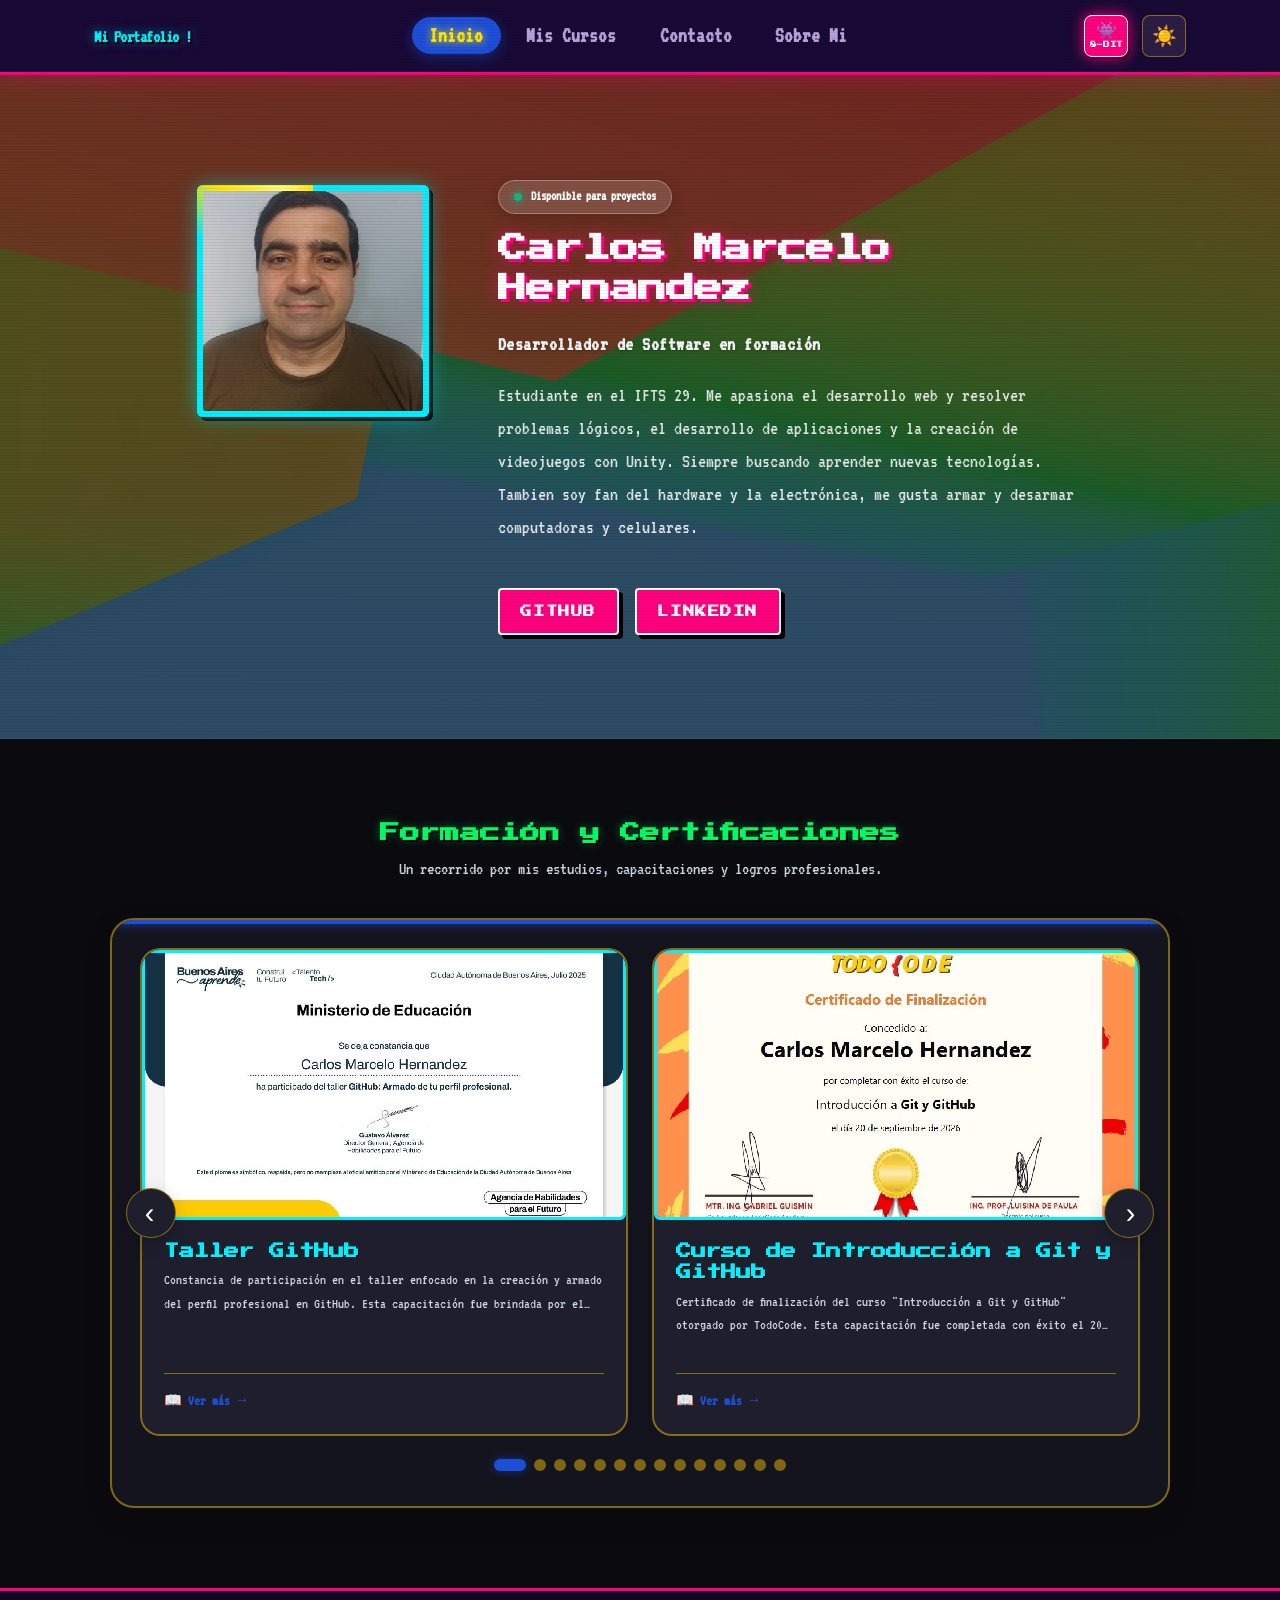
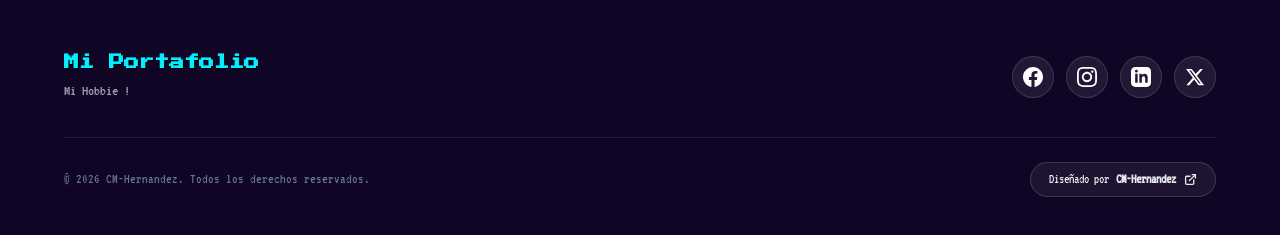
==== commit 0b1fa49a: "1.0 V1.0" ====
--- a/index.html
+++ b/index.html
@@ -124,7 +124,7 @@
         <div class="hero-portfolio-role">Desarrollador de Software en formación</div>
         <p class="hero-portfolio-desc">Estudiante en el IFTS 29. Me apasiona el desarrollo web y resolver problemas lógicos, el desarrollo de aplicaciones y la creación de videojuegos con Unity. Siempre buscando aprender nuevas tecnologías. Tambien soy fan del hardware y la electrónica, me gusta armar y desarmar computadoras y celulares.</p>
         <div class="hero-portfolio-buttons">
-          <a href="https://github.com/cmarceloh" class="btn btn-primary" style="background:#ffffff;color:#10b981;box-shadow:0 4px 18px rgba(0,0,0,.18);" target="_blank" rel="noopener noreferrer">GitHub</a> <a href="https://www.linkedin.com/in/carlos-marcelo-hernandez-016253336/" class="btn btn-outline" style="" target="_blank" rel="noopener noreferrer">linkedin</a>
+          <a href="https://github.com/cmarceloh" class="btn btn-primary" style="background:#ffffff;color:#1d4ed8;box-shadow:0 4px 18px rgba(0,0,0,.18);" target="_blank" rel="noopener noreferrer">GitHub</a> <a href="https://www.linkedin.com/in/carlos-marcelo-hernandez-016253336/" class="btn btn-outline" style="" target="_blank" rel="noopener noreferrer">linkedin</a>
         </div>
       </div>
     </div>
--- a/style.css
+++ b/style.css
@@ -4,17 +4,17 @@
 
 /* Variables de diseño — Modo Oscuro por defecto */
 :root, [data-theme="dark"] {
-  --color-primary:     #10b981;
-  --color-primary-rgb: 16, 185, 129;
-  --color-secondary:   #34d399;
-  --color-accent:      #6ee7b7;
-  --color-background:  #091e17;
-  --color-surface:     #0f2c22;
-  --color-card-bg:     #14382c;
-  --color-header-bg:   rgba(9, 30, 23, 0.94);
-  --color-text:        #f8fafc;
-  --color-text-muted:  #a7f3d0;
-  --color-border:      rgba(16, 185, 129, 0.2);
+  --color-primary:     #1d4ed8;
+  --color-primary-rgb: 29, 78, 216;
+  --color-secondary:   #ffcc00;
+  --color-accent:      #ff007f;
+  --color-background:  #0a0a0f;
+  --color-surface:     #14141e;
+  --color-card-bg:     #1e1e2d;
+  --color-header-bg:   rgba(10, 10, 15, 0.94);
+  --color-text:        #ffffff;
+  --color-text-muted:  #cbd5e1;
+  --color-border:      rgba(255, 204, 0, 0.45);
   --color-hover-bg:    rgba(255, 255, 255, 0.08);
   --font-heading:      'Fira Code', monospace;
   --font-body:         'Fira Code', monospace;
@@ -23,17 +23,17 @@
 
 /* Modo Claro calibrado */
 [data-theme="light"] {
-  --color-primary:     #10b981;
-  --color-primary-rgb: 16, 185, 129;
-  --color-secondary:   #34d399;
-  --color-accent:      #6ee7b7;
-  --color-background:  #f0fdf4;
+  --color-primary:     #1d4ed8;
+  --color-primary-rgb: 29, 78, 216;
+  --color-secondary:   #ffcc00;
+  --color-accent:      #ff007f;
+  --color-background:  #f8fafc;
   --color-surface:     #ffffff;
   --color-card-bg:     #ffffff;
   --color-header-bg:   rgba(255, 255, 255, 0.94);
-  --color-text:        #064e3b;
-  --color-text-muted:  #4b5563;
-  --color-border:      rgba(16, 185, 129, 0.12);
+  --color-text:        #0f172a;
+  --color-text-muted:  #334155;
+  --color-border:      rgba(15, 23, 42, 0.25);
   --color-hover-bg:    rgba(0, 0, 0, 0.04);
   color-scheme: light;
 }
@@ -132,17 +132,16 @@
 
 .navbar-brand-name {
   font-weight: 800;
-  font-size: 1.25rem;
+  font-size: 1.18rem;
   color: var(--color-text);
   letter-spacing: -0.5px;
   white-space: nowrap;
-  overflow: hidden;
-  text-overflow: ellipsis;
+  overflow: visible;
 }
 
 /* ── LOGO SOLO TEXTO CON EFECTO ZOOM Y BRILLO (SIN MARCO DE BOTÓN) ── */
 .brand-text-logo {
-  font-size: 1.55rem;
+  font-size: 1.18rem;
   font-weight: 800;
   letter-spacing: -0.5px;
   color: var(--color-text);
@@ -151,8 +150,7 @@
   user-select: none;
   line-height: 1.2;
   white-space: nowrap;
-  overflow: hidden;
-  text-overflow: ellipsis;
+  overflow: visible;
 }
 
 .navbar-brand:hover .brand-text-logo {
@@ -177,28 +175,31 @@
   flex-shrink: 0;
 }
 
-/* Botón alternar modo claro / oscuro */
+/* Botón alternar modo claro / oscuro (Diseño cuadrado simétrico con pixel-toggle-btn) */
 .theme-toggle-btn {
   display: inline-flex;
   align-items: center;
   justify-content: center;
-  width: 42px;
+  width: 44px;
   height: 42px;
-  border-radius: 50%;
+  min-width: 44px;
+  border-radius: 8px;
   background: var(--color-hover-bg);
   border: 1.5px solid var(--color-border);
   color: var(--color-text);
   cursor: pointer;
   font-size: 1.25rem;
-  transition: all 0.3s cubic-bezier(0.16, 1, 0.3, 1);
+  transition: all 0.25s cubic-bezier(0.16, 1, 0.3, 1);
   user-select: none;
   outline: none;
   padding: 0;
+  flex-shrink: 0;
+  box-sizing: border-box;
 }
 .theme-toggle-btn:hover {
-  transform: scale(1.1) rotate(12deg);
+  transform: translateY(-1px) scale(1.04);
   border-color: var(--color-primary);
-  box-shadow: 0 0 16px rgba(var(--color-primary-rgb), 0.45);
+  box-shadow: 0 0 14px rgba(var(--color-primary-rgb), 0.45);
 }
 [data-theme="dark"] .theme-icon-dark { display: none; }
 [data-theme="dark"] .theme-icon-light { display: inline-block; }
@@ -273,8 +274,8 @@
   position: fixed;
   top: 0;
   right: -100%;
-  width: 310px;
-  max-width: 86vw;
+  width: 330px;
+  max-width: 90vw;
   height: 100vh;
   background: var(--color-surface);
   backdrop-filter: blur(20px);
@@ -298,7 +299,7 @@
   display: flex;
   align-items: center;
   justify-content: space-between;
-  gap: 0.5rem;
+  gap: 0.65rem;
   padding-bottom: 0.85rem;
   border-bottom: 1px solid var(--color-border);
   min-width: 0;
@@ -306,13 +307,11 @@
 
 .mobile-drawer-title {
   font-weight: 700;
-  font-size: 1.15rem;
+  font-size: 1.05rem;
   color: var(--color-text);
   white-space: nowrap;
-  overflow: hidden;
-  text-overflow: ellipsis;
-  min-width: 0;
-  flex: 1 1 auto;
+  overflow: visible;
+  flex-shrink: 0;
 }
 
 .mobile-drawer-actions {
@@ -1422,19 +1421,19 @@
   .footer-row-bottom { flex-direction: column-reverse; justify-content: center; text-align: center; gap: 1rem; }
   .footer-designed-by { justify-content: center; }
   /* Adaptación Navbar y Logo para Tablet */
-  .brand-text-logo { font-size: 1.35rem; }
+  .brand-text-logo { font-size: 1.18rem; }
   .navbar-brand { max-width: calc(100% - 145px); }
   html.pixel-mode .brand-text-logo {
-    font-size: 1.3rem !important;
+    font-size: 1.08rem !important;
   }
   html.pixel-mode .navbar-brand-name {
-    font-size: 1.15rem !important;
+    font-size: 1.02rem !important;
   }
 }
 
 @media (max-width: 768px) {
   .brand-text-logo {
-    font-size: 1.2rem;
+    font-size: 1.08rem;
     white-space: nowrap;
   }
   .navbar-brand {
@@ -1464,13 +1463,13 @@
     font-size: 1.1rem;
   }
   html.pixel-mode .brand-text-logo {
-    font-size: 1.15rem !important;
+    font-size: 0.98rem !important;
   }
   html.pixel-mode .navbar-brand-name {
-    font-size: 1.05rem !important;
+    font-size: 0.92rem !important;
   }
   html.pixel-mode .mobile-drawer-title {
-    font-size: 1.05rem !important;
+    font-size: 0.88rem !important;
   }
 }
 
@@ -1483,7 +1482,10 @@
   .btn { width: 100%; }
 
   .brand-text-logo {
-    font-size: 1.1rem;
+    font-size: 0.98rem;
+  }
+  .mobile-drawer-title {
+    font-size: 0.95rem;
   }
   .navbar-brand {
     max-width: calc(100% - 118px);
@@ -1508,28 +1510,31 @@
     font-size: 1rem;
   }
   html.pixel-mode .brand-text-logo {
-    font-size: 1.05rem !important;
+    font-size: 0.88rem !important;
   }
   html.pixel-mode .navbar-brand-name {
-    font-size: 0.95rem !important;
+    font-size: 0.84rem !important;
   }
   html.pixel-mode .mobile-drawer-title {
-    font-size: 0.95rem !important;
+    font-size: 0.82rem !important;
   }
 }
 
 @media (max-width: 380px) {
   .brand-text-logo {
-    font-size: 1rem;
+    font-size: 0.88rem;
   }
   .navbar-brand {
     max-width: calc(100% - 105px);
   }
   html.pixel-mode .brand-text-logo {
-    font-size: 0.95rem !important;
+    font-size: 0.8rem !important;
   }
   html.pixel-mode .navbar-brand-name {
-    font-size: 0.88rem !important;
+    font-size: 0.78rem !important;
+  }
+  html.pixel-mode .mobile-drawer-title {
+    font-size: 0.76rem !important;
   }
 }
 
@@ -1643,25 +1648,23 @@
 
 html.pixel-mode .brand-text-logo {
   font-family: 'Press Start 2P', monospace !important;
-  font-size: 1.45rem !important;
+  font-size: 1.15rem !important;
   line-height: 1.25 !important;
   letter-spacing: -0.5px !important;
   color: #00f0ff !important;
   white-space: nowrap !important;
-  overflow: hidden !important;
-  text-overflow: ellipsis !important;
+  overflow: visible !important;
   text-shadow: 2px 2px 0 #000, 0 0 12px rgba(0, 240, 255, 0.5) !important;
 }
 
 html.pixel-mode .navbar-brand-name {
   font-family: 'Press Start 2P', monospace !important;
-  font-size: 1.2rem !important;
+  font-size: 1.08rem !important;
   line-height: 1.25 !important;
   letter-spacing: -0.5px !important;
   color: #00f0ff !important;
   white-space: nowrap !important;
-  overflow: hidden !important;
-  text-overflow: ellipsis !important;
+  overflow: visible !important;
   text-shadow: 2px 2px 0 #000, 0 0 12px rgba(0, 240, 255, 0.5) !important;
 }
 
@@ -1720,11 +1723,10 @@
 
 html.pixel-mode .mobile-drawer-title {
   font-family: 'Press Start 2P', monospace !important;
-  font-size: 1.05rem !important;
+  font-size: 0.95rem !important;
   color: #00f0ff !important;
   white-space: nowrap !important;
-  overflow: hidden !important;
-  text-overflow: ellipsis !important;
+  overflow: visible !important;
   letter-spacing: -0.3px !important;
   line-height: 1.2 !important;
 }
@@ -1794,26 +1796,67 @@
   border-radius: 6px !important;
 }
 
-/* La foto de perfil del Hero en modo Pixel: cuadrada arcade con marco neón y buena separación */
+/* La foto de perfil del Hero en modo Pixel: cuadrada arcade con efecto VIBORITA amarilla neón sobre marco celeste */
+@keyframes pixelSnakeRotate {
+  0% {
+    transform: rotate(0deg);
+  }
+  100% {
+    transform: rotate(360deg);
+  }
+}
+
 html.pixel-mode .hero-avatar-box {
+  position: relative !important;
+  display: inline-flex !important;
+  align-items: center !important;
+  justify-content: center !important;
   margin-left: 0.8rem !important;
   margin-right: 0.8rem !important;
   margin-top: 0.4rem !important;
+  padding: 6px !important; /* Grosor calibrado del marco */
+  border-radius: 6px !important;
+  overflow: hidden !important;
+  box-shadow: 0 0 20px rgba(0, 240, 255, 0.45), 4px 4px 0px #000 !important;
+  background: #00f0ff !important;
+  transition: all 0.3s ease !important;
+}
+
+/* Fondo dinámico: Marco celeste base con el segmento / viborita amarilla neón girando en sentido horario */
+html.pixel-mode .hero-avatar-box::before {
+  content: '' !important;
+  position: absolute !important;
+  top: -65% !important;
+  left: -65% !important;
+  width: 230% !important;
+  height: 230% !important;
+  background: conic-gradient(
+    #00f0ff 0deg,
+    #00f0ff 300deg,
+    #ffe600 320deg,
+    #fffb7d 345deg,
+    #ffe600 360deg
+  ) !important;
+  animation: pixelSnakeRotate 3.2s linear infinite !important;
+  z-index: 1 !important;
+  pointer-events: none !important;
 }
 
 html.pixel-mode .hero-avatar-img {
-  border-radius: 4px !important;
-  border: 4px solid #00f0ff !important;
-  box-shadow: 0 0 20px rgba(0, 240, 255, 0.5), 4px 4px 0px #000 !important;
+  position: relative !important;
+  z-index: 2 !important;
+  border-radius: 3px !important;
+  border: none !important; /* El borde lo forma el marco animado exterior */
+  box-shadow: none !important;
   image-rendering: pixelated !important;
   image-rendering: -moz-crisp-edges !important;
   image-rendering: crisp-edges !important;
-}
-
-html.pixel-mode .hero-avatar-box:hover .hero-avatar-img {
-  border-color: #ff007f !important;
-  box-shadow: 0 0 28px #ff007f, 6px 6px 0px #000 !important;
-  transform: scale(1.04) !important;
+  display: block !important;
+}
+
+html.pixel-mode .hero-avatar-box:hover {
+  box-shadow: 0 0 30px rgba(255, 230, 0, 0.75), 0 0 22px rgba(0, 240, 255, 0.6), 6px 6px 0px #000 !important;
+  transform: scale(1.03) !important;
 }
 
 html.pixel-mode .gallery-item:hover img {
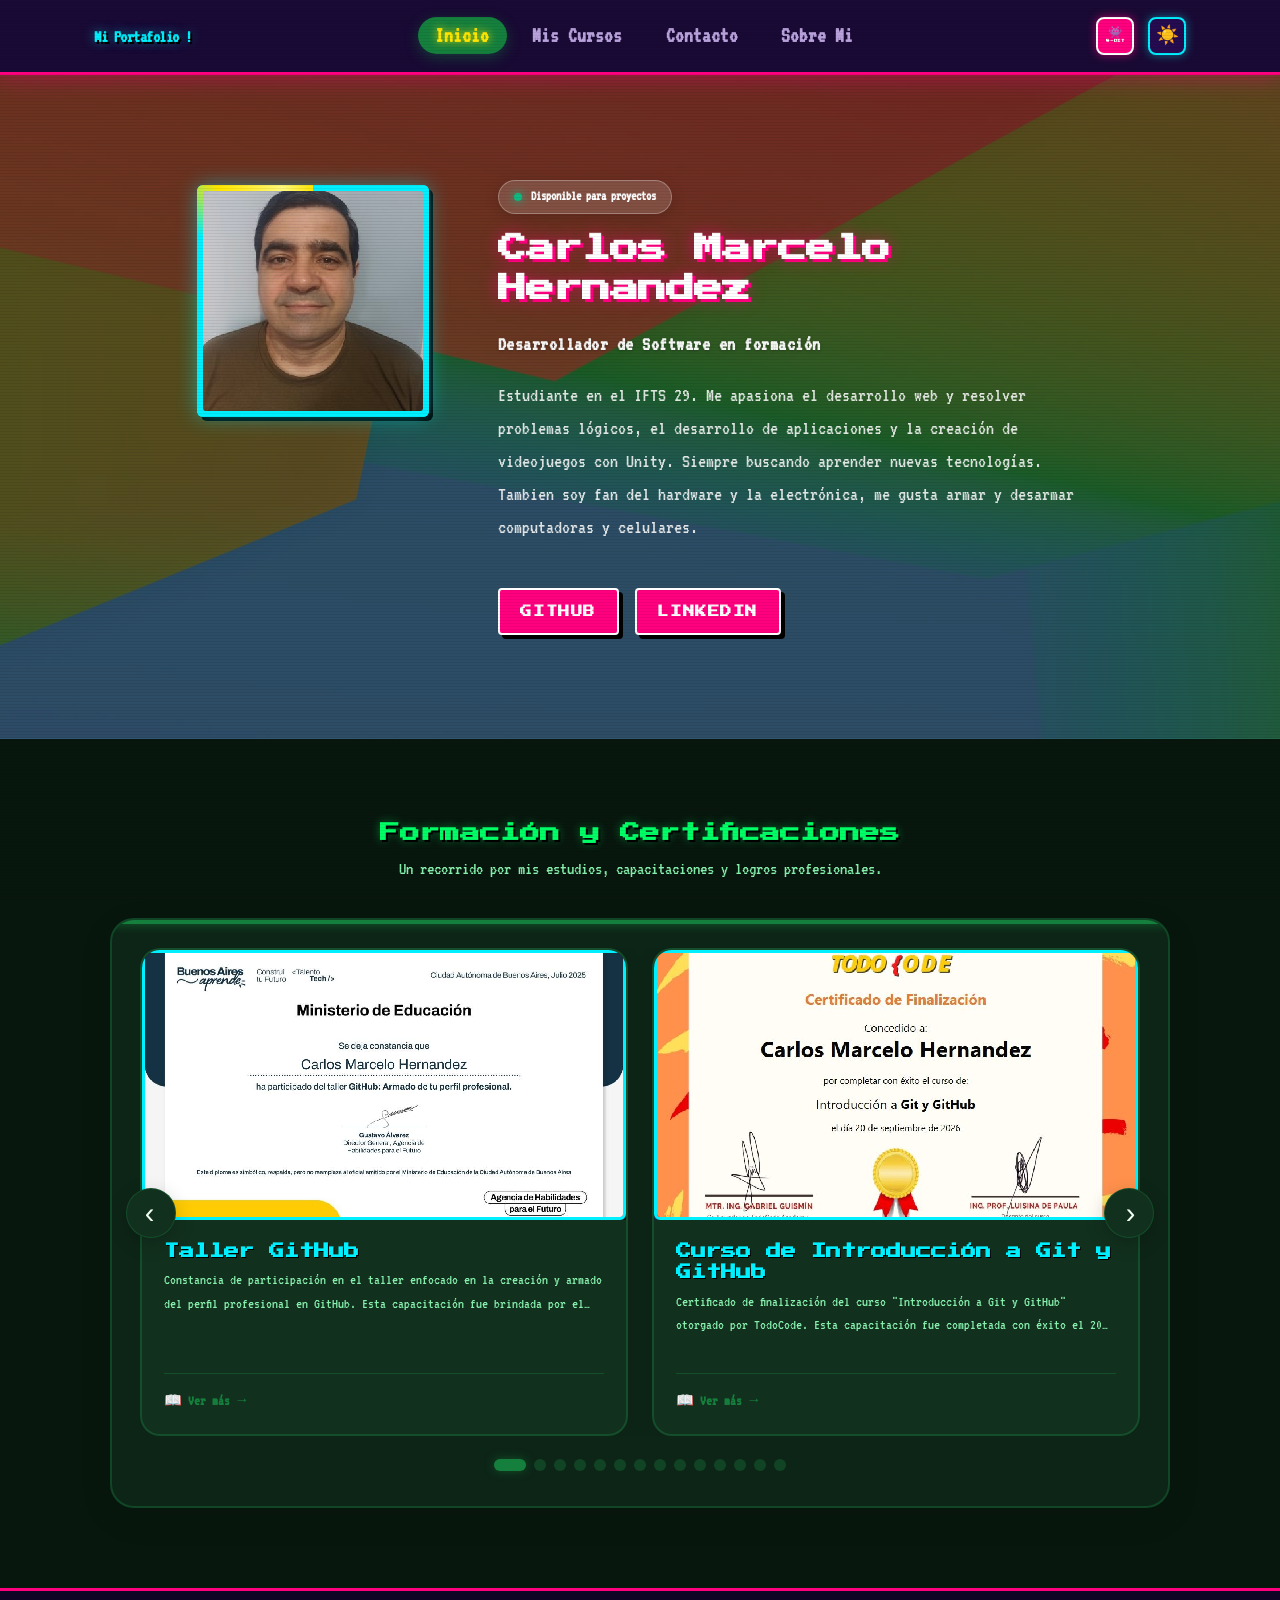
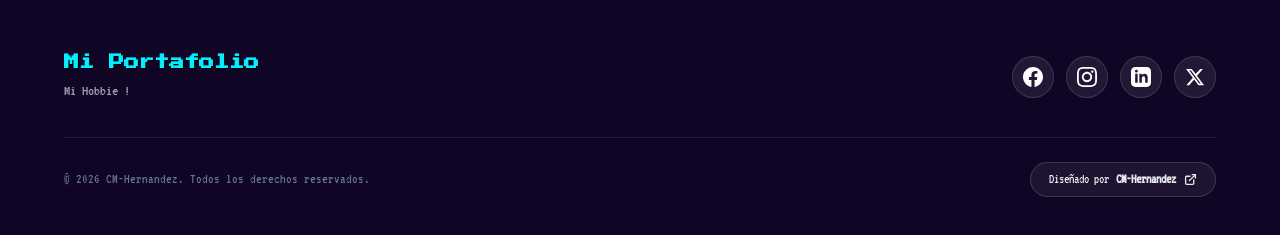
==== commit c9bdab75: "1.0 V1.0" ====
--- a/index.html
+++ b/index.html
@@ -124,7 +124,7 @@
         <div class="hero-portfolio-role">Desarrollador de Software en formación</div>
         <p class="hero-portfolio-desc">Estudiante en el IFTS 29. Me apasiona el desarrollo web y resolver problemas lógicos, el desarrollo de aplicaciones y la creación de videojuegos con Unity. Siempre buscando aprender nuevas tecnologías. Tambien soy fan del hardware y la electrónica, me gusta armar y desarmar computadoras y celulares.</p>
         <div class="hero-portfolio-buttons">
-          <a href="https://github.com/cmarceloh" class="btn btn-primary" style="background:#ffffff;color:#1d4ed8;box-shadow:0 4px 18px rgba(0,0,0,.18);" target="_blank" rel="noopener noreferrer">GitHub</a> <a href="https://www.linkedin.com/in/carlos-marcelo-hernandez-016253336/" class="btn btn-outline" style="" target="_blank" rel="noopener noreferrer">linkedin</a>
+          <a href="https://github.com/cmarceloh" class="btn btn-primary" style="background:#ffffff;color:#15803d;box-shadow:0 4px 18px rgba(0,0,0,.18);" target="_blank" rel="noopener noreferrer">GitHub</a> <a href="https://www.linkedin.com/in/carlos-marcelo-hernandez-016253336/" class="btn btn-outline" style="" target="_blank" rel="noopener noreferrer">linkedin</a>
         </div>
       </div>
     </div>
--- a/style.css
+++ b/style.css
@@ -4,17 +4,17 @@
 
 /* Variables de diseño — Modo Oscuro por defecto */
 :root, [data-theme="dark"] {
-  --color-primary:     #1d4ed8;
-  --color-primary-rgb: 29, 78, 216;
-  --color-secondary:   #ffcc00;
-  --color-accent:      #ff007f;
-  --color-background:  #0a0a0f;
-  --color-surface:     #14141e;
-  --color-card-bg:     #1e1e2d;
-  --color-header-bg:   rgba(10, 10, 15, 0.94);
-  --color-text:        #ffffff;
-  --color-text-muted:  #cbd5e1;
-  --color-border:      rgba(255, 204, 0, 0.45);
+  --color-primary:     #15803d;
+  --color-primary-rgb: 21, 128, 61;
+  --color-secondary:   #22c55e;
+  --color-accent:      #86efac;
+  --color-background:  #08170e;
+  --color-surface:     #0d2517;
+  --color-card-bg:     #12301e;
+  --color-header-bg:   rgba(8, 23, 14, 0.94);
+  --color-text:        #f0fdf4;
+  --color-text-muted:  #86efac;
+  --color-border:      rgba(34, 197, 94, 0.2);
   --color-hover-bg:    rgba(255, 255, 255, 0.08);
   --font-heading:      'Fira Code', monospace;
   --font-body:         'Fira Code', monospace;
@@ -23,17 +23,17 @@
 
 /* Modo Claro calibrado */
 [data-theme="light"] {
-  --color-primary:     #1d4ed8;
-  --color-primary-rgb: 29, 78, 216;
-  --color-secondary:   #ffcc00;
-  --color-accent:      #ff007f;
-  --color-background:  #f8fafc;
+  --color-primary:     #15803d;
+  --color-primary-rgb: 21, 128, 61;
+  --color-secondary:   #22c55e;
+  --color-accent:      #86efac;
+  --color-background:  #f4fbf5;
   --color-surface:     #ffffff;
   --color-card-bg:     #ffffff;
   --color-header-bg:   rgba(255, 255, 255, 0.94);
-  --color-text:        #0f172a;
-  --color-text-muted:  #334155;
-  --color-border:      rgba(15, 23, 42, 0.25);
+  --color-text:        #14532d;
+  --color-text-muted:  #4b5563;
+  --color-border:      rgba(21, 128, 61, 0.12);
   --color-hover-bg:    rgba(0, 0, 0, 0.04);
   color-scheme: light;
 }
@@ -175,36 +175,132 @@
   flex-shrink: 0;
 }
 
-/* Botón alternar modo claro / oscuro (Diseño cuadrado simétrico con pixel-toggle-btn) */
+/* ── BOTONES DE ACCIÓN CUADRADOS Y SIMÉTRICOS (Tema & Pixel 8-Bit & Hamburguesa) ── */
+.theme-toggle-btn,
+.pixel-toggle-btn,
+.hamburger-btn {
+  display: inline-flex !important;
+  align-items: center !important;
+  justify-content: center !important;
+  width: 38px !important;
+  height: 38px !important;
+  min-width: 38px !important;
+  min-height: 38px !important;
+  max-width: 38px !important;
+  max-height: 38px !important;
+  flex: 0 0 38px !important;
+  aspect-ratio: 1 / 1 !important;
+  border-radius: 8px !important;
+  border-width: 2px !important;
+  border-style: solid !important;
+  cursor: pointer !important;
+  user-select: none !important;
+  outline: none !important;
+  padding: 0 !important;
+  margin: 0 !important;
+  overflow: hidden !important;
+  flex-shrink: 0 !important;
+  box-sizing: border-box !important;
+  line-height: 1 !important;
+  vertical-align: middle !important;
+  transition: all 0.25s cubic-bezier(0.16, 1, 0.3, 1) !important;
+}
+
+/* Botón alternar modo claro / oscuro */
 .theme-toggle-btn {
-  display: inline-flex;
-  align-items: center;
-  justify-content: center;
-  width: 44px;
-  height: 42px;
-  min-width: 44px;
-  border-radius: 8px;
   background: var(--color-hover-bg);
-  border: 1.5px solid var(--color-border);
+  border-color: var(--color-border);
   color: var(--color-text);
-  cursor: pointer;
-  font-size: 1.25rem;
-  transition: all 0.25s cubic-bezier(0.16, 1, 0.3, 1);
-  user-select: none;
-  outline: none;
-  padding: 0;
-  flex-shrink: 0;
-  box-sizing: border-box;
+}
+.theme-toggle-btn span,
+.theme-toggle-btn .theme-icon-light,
+.theme-toggle-btn .theme-icon-dark {
+  font-size: 1.15rem !important;
+  line-height: 1 !important;
+  display: inline-flex !important;
+  align-items: center !important;
+  justify-content: center !important;
+  pointer-events: none !important;
+  margin: 0 !important;
+  padding: 0 !important;
 }
 .theme-toggle-btn:hover {
   transform: translateY(-1px) scale(1.04);
   border-color: var(--color-primary);
-  box-shadow: 0 0 14px rgba(var(--color-primary-rgb), 0.45);
-}
-[data-theme="dark"] .theme-icon-dark { display: none; }
-[data-theme="dark"] .theme-icon-light { display: inline-block; }
-[data-theme="light"] .theme-icon-light { display: none; }
-[data-theme="light"] .theme-icon-dark { display: inline-block; }
+  box-shadow: 0 0 12px rgba(var(--color-primary-rgb), 0.45);
+}
+[data-theme="dark"] .theme-icon-dark { display: none !important; }
+[data-theme="dark"] .theme-icon-light { display: inline-flex !important; }
+[data-theme="light"] .theme-icon-light { display: none !important; }
+[data-theme="light"] .theme-icon-dark { display: inline-flex !important; }
+
+/* Botón alternar modo retro 8-bit */
+.pixel-toggle-btn {
+  background: var(--color-hover-bg, rgba(255, 255, 255, 0.05));
+  color: #00f0ff;
+  border-color: #00f0ff;
+  white-space: nowrap;
+}
+[data-theme="light"]:not(.pixel-mode) .pixel-toggle-btn {
+  background: rgba(2, 132, 199, 0.07);
+  color: #0284c7;
+  border-color: #0284c7;
+}
+[data-theme="light"]:not(.pixel-mode) .pixel-toggle-btn:hover {
+  background: #0284c7;
+  color: #ffffff;
+  box-shadow: 0 0 12px rgba(2, 132, 199, 0.45);
+}
+.pixel-btn-label {
+  display: flex !important;
+  flex-direction: column !important;
+  align-items: center !important;
+  justify-content: center !important;
+  gap: 1px !important;
+  line-height: 1 !important;
+  pointer-events: none !important;
+  width: 100% !important;
+  height: 100% !important;
+  max-width: 100% !important;
+  max-height: 100% !important;
+  overflow: hidden !important;
+  margin: 0 !important;
+  padding: 0 !important;
+  box-sizing: border-box !important;
+}
+.pixel-btn-icon {
+  font-size: 0.72rem !important;
+  line-height: 1 !important;
+  display: flex !important;
+  align-items: center !important;
+  justify-content: center !important;
+  height: 11px !important;
+  margin: 0 !important;
+  padding: 0 !important;
+}
+.pixel-btn-text {
+  font-family: 'Press Start 2P', monospace !important;
+  font-size: 0.22rem !important;
+  line-height: 1 !important;
+  display: block !important;
+  letter-spacing: -0.2px !important;
+  font-weight: 700 !important;
+  height: 5px !important;
+  margin: 0 !important;
+  padding: 0 !important;
+}
+.pixel-toggle-btn:hover {
+  background: #00f0ff;
+  color: #0d0221;
+  box-shadow: 0 0 12px rgba(0, 240, 255, 0.6);
+  transform: translateY(-1px) scale(1.04);
+}
+.pixel-toggle-btn.is-active {
+  background: #ff007f;
+  color: #ffffff;
+  border-color: #ffffff;
+  box-shadow: 0 0 10px rgba(255, 0, 127, 0.65);
+}
 
 /* Enlaces Desktop */
 .desktop-nav {
@@ -236,37 +332,54 @@
   box-shadow: 0 4px 14px rgba(var(--color-primary-rgb), 0.4);
 }
 
-/* ── BOTÓN HAMBURGUESA (MÓVILES Y TABLETS) ── */
+/* ── BOTÓN HAMBURGUESA (Móviles y Tablets) ── */
 .hamburger-btn {
-  display: none;
-  flex-direction: column;
-  justify-content: space-between;
-  width: 32px;
-  height: 22px;
-  background: transparent;
-  border: none;
-  cursor: pointer;
-  padding: 0;
+  display: none !important;
+  flex-direction: column !important;
+  align-items: center !important;
+  justify-content: center !important;
+  gap: 4px !important;
+  background: var(--color-hover-bg) !important;
+  border-color: var(--color-border) !important;
   z-index: 1005;
 }
 
 .hamburger-bar {
-  width: 100%;
-  height: 3px;
-  background: var(--color-text);
-  border-radius: 4px;
-  transition: all 0.35s cubic-bezier(0.16, 1, 0.3, 1);
-}
-
+  width: 16px !important;
+  height: 2.5px !important;
+  background: var(--color-text) !important;
+  border-radius: 2px !important;
+  display: block !important;
+  transition: all 0.35s cubic-bezier(0.16, 1, 0.3, 1) !important;
+}
+[data-theme="dark"]:not(.pixel-mode) .hamburger-bar {
+  background: var(--color-text) !important;
+  box-shadow: 0 1px 3px rgba(0, 0, 0, 0.4) !important;
+}
+[data-theme="light"]:not(.pixel-mode) .hamburger-bar {
+  background: var(--color-text) !important;
+  box-shadow: 0 1px 2px rgba(0, 0, 0, 0.12) !important;
+}
+.hamburger-btn:hover {
+  border-color: var(--color-primary) !important;
+  box-shadow: 0 0 12px rgba(var(--color-primary-rgb), 0.45) !important;
+}
+.hamburger-btn:hover .hamburger-bar {
+  background: var(--color-primary) !important;
+}
+
+.hamburger-btn.is-active {
+  border-color: var(--color-primary) !important;
+}
 .hamburger-btn.is-active .hamburger-bar:nth-child(1) {
-  transform: translateY(9.5px) rotate(45deg);
+  transform: translateY(6.5px) rotate(45deg) !important;
 }
 .hamburger-btn.is-active .hamburger-bar:nth-child(2) {
-  opacity: 0;
-  transform: scaleX(0);
+  opacity: 0 !important;
+  transform: scaleX(0) !important;
 }
 .hamburger-btn.is-active .hamburger-bar:nth-child(3) {
-  transform: translateY(-9.5px) rotate(-45deg);
+  transform: translateY(-6.5px) rotate(-45deg) !important;
 }
 
 /* Drawer Móvil */
@@ -1380,8 +1493,8 @@
 
 /* ── RESPONSIVE (MÓVIL Y TABLET < 992px) ── */
 @media (max-width: 992px) {
-  .desktop-nav { display: none; }
-  .hamburger-btn { display: flex; }
+  .desktop-nav { display: none !important; }
+  .hamburger-btn { display: inline-flex !important; }
   .about-grid { grid-template-columns: 1fr; gap: 2.5rem; }
   .about-img-box img { height: 280px; }
   section { padding: 3.8rem 0; }
@@ -1423,6 +1536,32 @@
   /* Adaptación Navbar y Logo para Tablet */
   .brand-text-logo { font-size: 1.18rem; }
   .navbar-brand { max-width: calc(100% - 145px); }
+  .theme-toggle-btn,
+  .pixel-toggle-btn,
+  .hamburger-btn {
+    width: 36px !important;
+    height: 36px !important;
+    min-width: 36px !important;
+    min-height: 36px !important;
+    max-width: 36px !important;
+    max-height: 36px !important;
+    flex: 0 0 36px !important;
+    aspect-ratio: 1 / 1 !important;
+    border-radius: 7px !important;
+  }
+  .pixel-btn-icon {
+    font-size: 0.70rem !important;
+    height: 11px !important;
+  }
+  .pixel-btn-text {
+    font-size: 0.22rem !important;
+    height: 5px !important;
+  }
+  .theme-toggle-btn span,
+  .theme-toggle-btn .theme-icon-light,
+  .theme-toggle-btn .theme-icon-dark {
+    font-size: 1.05rem !important;
+  }
   html.pixel-mode .brand-text-logo {
     font-size: 1.08rem !important;
   }
@@ -1443,24 +1582,32 @@
   .navbar-actions {
     gap: 0.45rem;
   }
-  .pixel-toggle-btn {
-    width: 38px;
-    height: 38px;
-    min-width: 38px;
-    border-radius: 6px;
-    padding: 2px;
+  .theme-toggle-btn,
+  .pixel-toggle-btn,
+  .hamburger-btn {
+    width: 34px !important;
+    height: 34px !important;
+    min-width: 34px !important;
+    min-height: 34px !important;
+    max-width: 34px !important;
+    max-height: 34px !important;
+    flex: 0 0 34px !important;
+    aspect-ratio: 1 / 1 !important;
+    border-radius: 6px !important;
   }
   .pixel-btn-icon {
-    font-size: 0.92rem;
+    font-size: 0.68rem !important;
+    height: 11px !important;
   }
   .pixel-btn-text {
-    font-size: 0.36rem;
-    letter-spacing: -0.4px;
-  }
-  .theme-toggle-btn {
-    width: 38px;
-    height: 38px;
-    font-size: 1.1rem;
+    font-size: 0.22rem !important;
+    letter-spacing: -0.2px !important;
+    height: 5px !important;
+  }
+  .theme-toggle-btn span,
+  .theme-toggle-btn .theme-icon-light,
+  .theme-toggle-btn .theme-icon-dark {
+    font-size: 1.00rem !important;
   }
   html.pixel-mode .brand-text-logo {
     font-size: 0.98rem !important;
@@ -1493,21 +1640,32 @@
   .navbar-actions {
     gap: 0.35rem;
   }
-  .pixel-toggle-btn {
-    width: 36px;
-    height: 36px;
-    min-width: 36px;
+  .theme-toggle-btn,
+  .pixel-toggle-btn,
+  .hamburger-btn {
+    width: 34px !important;
+    height: 34px !important;
+    min-width: 34px !important;
+    min-height: 34px !important;
+    max-width: 34px !important;
+    max-height: 34px !important;
+    flex: 0 0 34px !important;
+    aspect-ratio: 1 / 1 !important;
+    border-radius: 6px !important;
   }
   .pixel-btn-icon {
-    font-size: 0.86rem;
+    font-size: 0.68rem !important;
+    height: 11px !important;
   }
   .pixel-btn-text {
-    font-size: 0.34rem;
-  }
-  .theme-toggle-btn {
-    width: 36px;
-    height: 36px;
-    font-size: 1rem;
+    font-size: 0.22rem !important;
+    letter-spacing: -0.2px !important;
+    height: 5px !important;
+  }
+  .theme-toggle-btn span,
+  .theme-toggle-btn .theme-icon-light,
+  .theme-toggle-btn .theme-icon-dark {
+    font-size: 1.00rem !important;
   }
   html.pixel-mode .brand-text-logo {
     font-size: 0.88rem !important;
@@ -1527,6 +1685,36 @@
   .navbar-brand {
     max-width: calc(100% - 105px);
   }
+  .navbar-actions {
+    gap: 0.25rem;
+  }
+  .theme-toggle-btn,
+  .pixel-toggle-btn,
+  .hamburger-btn {
+    width: 30px !important;
+    height: 30px !important;
+    min-width: 30px !important;
+    min-height: 30px !important;
+    max-width: 30px !important;
+    max-height: 30px !important;
+    flex: 0 0 30px !important;
+    aspect-ratio: 1 / 1 !important;
+    border-radius: 5px !important;
+  }
+  .pixel-btn-icon {
+    font-size: 0.60rem !important;
+    height: 9px !important;
+  }
+  .pixel-btn-text {
+    font-size: 0.20rem !important;
+    letter-spacing: -0.2px !important;
+    height: 4px !important;
+  }
+  .theme-toggle-btn span,
+  .theme-toggle-btn .theme-icon-light,
+  .theme-toggle-btn .theme-icon-dark {
+    font-size: 0.85rem !important;
+  }
   html.pixel-mode .brand-text-logo {
     font-size: 0.8rem !important;
   }
@@ -1536,68 +1724,6 @@
   html.pixel-mode .mobile-drawer-title {
     font-size: 0.76rem !important;
   }
-}
-
-/* ═══════════════════════════════════════════════
-   BOTÓN ALTERNADOR MODO RETRO 8-BIT EN NAVBAR (DISEÑO COMPACTO Y CUADRADO)
-   ════════════════════════════════════════════════ */
-.pixel-toggle-btn {
-  display: inline-flex;
-  align-items: center;
-  justify-content: center;
-  width: 44px;
-  height: 42px;
-  min-width: 44px;
-  padding: 3px 2px;
-  border-radius: 8px;
-  background: var(--color-hover-bg, rgba(255, 255, 255, 0.05));
-  color: #00f0ff;
-  border: 1.5px solid #00f0ff;
-  cursor: pointer;
-  transition: all 0.25s cubic-bezier(0.16, 1, 0.3, 1);
-  user-select: none;
-  white-space: nowrap;
-  flex-shrink: 0;
-  box-sizing: border-box;
-}
-
-.pixel-btn-label {
-  display: flex;
-  flex-direction: column;
-  align-items: center;
-  justify-content: center;
-  gap: 2px;
-  line-height: 1;
-  pointer-events: none;
-}
-
-.pixel-btn-icon {
-  font-size: 1.05rem;
-  line-height: 1;
-  display: block;
-}
-
-.pixel-btn-text {
-  font-family: 'Press Start 2P', monospace;
-  font-size: 0.42rem;
-  line-height: 1;
-  display: block;
-  letter-spacing: -0.3px;
-  font-weight: 700;
-}
-
-.pixel-toggle-btn:hover {
-  background: #00f0ff;
-  color: #0d0221;
-  box-shadow: 0 0 14px rgba(0, 240, 255, 0.6);
-  transform: translateY(-1px) scale(1.04);
-}
-
-.pixel-toggle-btn.is-active {
-  background: #ff007f;
-  color: #ffffff;
-  border-color: #ffffff;
-  box-shadow: 0 0 14px #ff007f, 2px 2px 0px #000;
 }
 
 /* ═══════════════════════════════════════════════
@@ -1699,29 +1825,151 @@
   font-family: 'VT323', monospace !important;
 }
 
-/* Header & Barra de navegación en modo pixel */
-html.pixel-mode .site-header {
+/* ── HEADER & BARRA DE NAVEGACIÓN EN MODO PIXEL (LIGHT & DARK PROOF) ── */
+html.pixel-mode .site-header,
+html.pixel-mode[data-theme="light"] .site-header,
+html.pixel-mode[data-theme="dark"] .site-header {
   background: #190a35 !important;
   border-bottom: 3px solid #ff007f !important;
-  box-shadow: 0 4px 20px rgba(255, 0, 127, 0.25) !important;
-}
-
-html.pixel-mode .navbar-brand {
+  box-shadow: 0 4px 20px rgba(255, 0, 127, 0.35) !important;
+}
+
+html.pixel-mode .navbar-brand,
+html.pixel-mode[data-theme="light"] .navbar-brand,
+html.pixel-mode[data-theme="dark"] .navbar-brand {
   color: #00f0ff !important;
   min-width: 0 !important;
 }
 
+/* Botón Hamburguesa: SIEMPRE CIAN NEÓN ULTRA VISIBLE EN MODO PIXEL (INCLUSO SI DATA-THEME ES LIGHT O DARK) */
+html.pixel-mode .hamburger-bar,
+html.pixel-mode[data-theme="light"] .hamburger-bar,
+html.pixel-mode[data-theme="dark"] .hamburger-bar {
+  background: #00f0ff !important;
+  box-shadow: 0 0 8px rgba(0, 240, 255, 0.85) !important;
+}
+html.pixel-mode .hamburger-btn:hover .hamburger-bar,
+html.pixel-mode[data-theme="light"] .hamburger-btn:hover .hamburger-bar,
+html.pixel-mode[data-theme="dark"] .hamburger-btn:hover .hamburger-bar {
+  background: #ffe600 !important;
+  box-shadow: 0 0 10px rgba(255, 230, 0, 0.9) !important;
+}
+html.pixel-mode .hamburger-btn.is-active .hamburger-bar,
+html.pixel-mode[data-theme="light"] .hamburger-btn.is-active .hamburger-bar,
+html.pixel-mode[data-theme="dark"] .hamburger-btn.is-active .hamburger-bar {
+  background: #ff007f !important;
+  box-shadow: 0 0 10px rgba(255, 0, 127, 0.9) !important;
+}
+
+/* Botones de acción en modo pixel (Simetría visual perfecta y cuerpo definido) */
+html.pixel-mode .theme-toggle-btn,
+html.pixel-mode[data-theme="light"] .theme-toggle-btn,
+html.pixel-mode[data-theme="dark"] .theme-toggle-btn {
+  background: #250b4f !important;
+  border: 2px solid #00f0ff !important;
+  color: #ffe600 !important;
+  box-shadow: 0 0 10px rgba(0, 240, 255, 0.45) !important;
+}
+html.pixel-mode .theme-toggle-btn:hover,
+html.pixel-mode[data-theme="light"] .theme-toggle-btn:hover,
+html.pixel-mode[data-theme="dark"] .theme-toggle-btn:hover {
+  background: #00f0ff !important;
+  color: #0d0221 !important;
+  border-color: #00f0ff !important;
+  box-shadow: 0 0 16px rgba(0, 240, 255, 0.85) !important;
+  transform: translateY(-1px) scale(1.04) !important;
+}
+
+html.pixel-mode .pixel-toggle-btn,
+html.pixel-mode[data-theme="light"] .pixel-toggle-btn,
+html.pixel-mode[data-theme="dark"] .pixel-toggle-btn {
+  background: #ff007f !important;
+  color: #ffffff !important;
+  border: 2px solid #ffffff !important;
+  box-shadow: 0 0 10px rgba(255, 0, 127, 0.65) !important;
+}
+html.pixel-mode .pixel-toggle-btn:hover,
+html.pixel-mode[data-theme="light"] .pixel-toggle-btn:hover,
+html.pixel-mode[data-theme="dark"] .pixel-toggle-btn:hover {
+  background: #ffe600 !important;
+  color: #000000 !important;
+  border-color: #ffe600 !important;
+  box-shadow: 0 0 16px rgba(255, 230, 0, 0.85) !important;
+  transform: translateY(-1px) scale(1.04) !important;
+}
+
+/* Botón Hamburguesa en Modo Pixel: Cápsula sólida y barras Cian Neón ultra nítidas (en claro y en oscuro) */
+html.pixel-mode .hamburger-btn,
+html.pixel-mode[data-theme="light"] .hamburger-btn,
+html.pixel-mode[data-theme="dark"] .hamburger-btn {
+  background: #250b4f !important;
+  border: 2px solid #00f0ff !important;
+  box-shadow: 0 0 10px rgba(0, 240, 255, 0.45) !important;
+}
+html.pixel-mode .hamburger-bar,
+html.pixel-mode[data-theme="light"] .hamburger-bar,
+html.pixel-mode[data-theme="dark"] .hamburger-bar {
+  background: #00f0ff !important;
+  box-shadow: 0 0 6px #00f0ff !important;
+}
+html.pixel-mode .hamburger-btn:hover,
+html.pixel-mode[data-theme="light"] .hamburger-btn:hover,
+html.pixel-mode[data-theme="dark"] .hamburger-btn:hover {
+  background: #00f0ff !important;
+  border-color: #00f0ff !important;
+  box-shadow: 0 0 16px rgba(0, 240, 255, 0.85) !important;
+}
+html.pixel-mode .hamburger-btn:hover .hamburger-bar,
+html.pixel-mode[data-theme="light"] .hamburger-btn:hover .hamburger-bar,
+html.pixel-mode[data-theme="dark"] .hamburger-btn:hover .hamburger-bar {
+  background: #0d0221 !important;
+  box-shadow: none !important;
+}
+html.pixel-mode .hamburger-btn.is-active,
+html.pixel-mode[data-theme="light"] .hamburger-btn.is-active,
+html.pixel-mode[data-theme="dark"] .hamburger-btn.is-active {
+  background: #ff007f !important;
+  border-color: #ffffff !important;
+  box-shadow: 0 0 12px rgba(255, 0, 127, 0.8) !important;
+}
+html.pixel-mode .hamburger-btn.is-active .hamburger-bar,
+html.pixel-mode[data-theme="light"] .hamburger-btn.is-active .hamburger-bar,
+html.pixel-mode[data-theme="dark"] .hamburger-btn.is-active .hamburger-bar {
+  background: #ffffff !important;
+  box-shadow: 0 0 6px #ffffff !important;
+}
+
 /* Drawer en modo pixel */
-html.pixel-mode .mobile-drawer {
+html.pixel-mode .mobile-drawer,
+html.pixel-mode[data-theme="light"] .mobile-drawer,
+html.pixel-mode[data-theme="dark"] .mobile-drawer {
   background: #190a35 !important;
   border-left: 3px solid #ff007f !important;
-}
-
-html.pixel-mode .mobile-drawer-header {
+  color: #f3e8ff !important;
+}
+
+html.pixel-mode .mobile-drawer-header,
+html.pixel-mode[data-theme="light"] .mobile-drawer-header,
+html.pixel-mode[data-theme="dark"] .mobile-drawer-header {
   border-bottom-color: #ff007f !important;
 }
 
-html.pixel-mode .mobile-drawer-title {
+html.pixel-mode .mobile-drawer-close,
+html.pixel-mode[data-theme="light"] .mobile-drawer-close,
+html.pixel-mode[data-theme="dark"] .mobile-drawer-close {
+  color: #00f0ff !important;
+}
+html.pixel-mode .mobile-drawer-close:hover,
+html.pixel-mode[data-theme="light"] .mobile-drawer-close:hover,
+html.pixel-mode[data-theme="dark"] .mobile-drawer-close:hover {
+  background: #ff007f !important;
+  color: #ffffff !important;
+  box-shadow: 0 0 10px #ff007f !important;
+}
+
+html.pixel-mode .mobile-drawer-title,
+html.pixel-mode[data-theme="light"] .mobile-drawer-title,
+html.pixel-mode[data-theme="dark"] .mobile-drawer-title {
   font-family: 'Press Start 2P', monospace !important;
   font-size: 0.95rem !important;
   color: #00f0ff !important;
@@ -1732,7 +1980,11 @@
 }
 
 html.pixel-mode .desktop-nav a,
-html.pixel-mode .mobile-nav-links a {
+html.pixel-mode .mobile-nav-links a,
+html.pixel-mode[data-theme="light"] .desktop-nav a,
+html.pixel-mode[data-theme="light"] .mobile-nav-links a,
+html.pixel-mode[data-theme="dark"] .desktop-nav a,
+html.pixel-mode[data-theme="dark"] .mobile-nav-links a {
   font-family: 'VT323', monospace !important;
   font-size: 1.35rem !important;
   color: #b9a2dc !important;
@@ -1741,7 +1993,15 @@
 html.pixel-mode .desktop-nav a:hover,
 html.pixel-mode .desktop-nav a.active,
 html.pixel-mode .mobile-nav-links a:hover,
-html.pixel-mode .mobile-nav-links a.active {
+html.pixel-mode .mobile-nav-links a.active,
+html.pixel-mode[data-theme="light"] .desktop-nav a:hover,
+html.pixel-mode[data-theme="light"] .desktop-nav a.active,
+html.pixel-mode[data-theme="light"] .mobile-nav-links a:hover,
+html.pixel-mode[data-theme="light"] .mobile-nav-links a.active,
+html.pixel-mode[data-theme="dark"] .desktop-nav a:hover,
+html.pixel-mode[data-theme="dark"] .desktop-nav a.active,
+html.pixel-mode[data-theme="dark"] .mobile-nav-links a:hover,
+html.pixel-mode[data-theme="dark"] .mobile-nav-links a.active {
   color: #ffe600 !important;
   text-shadow: 0 0 8px #ffe600 !important;
 }
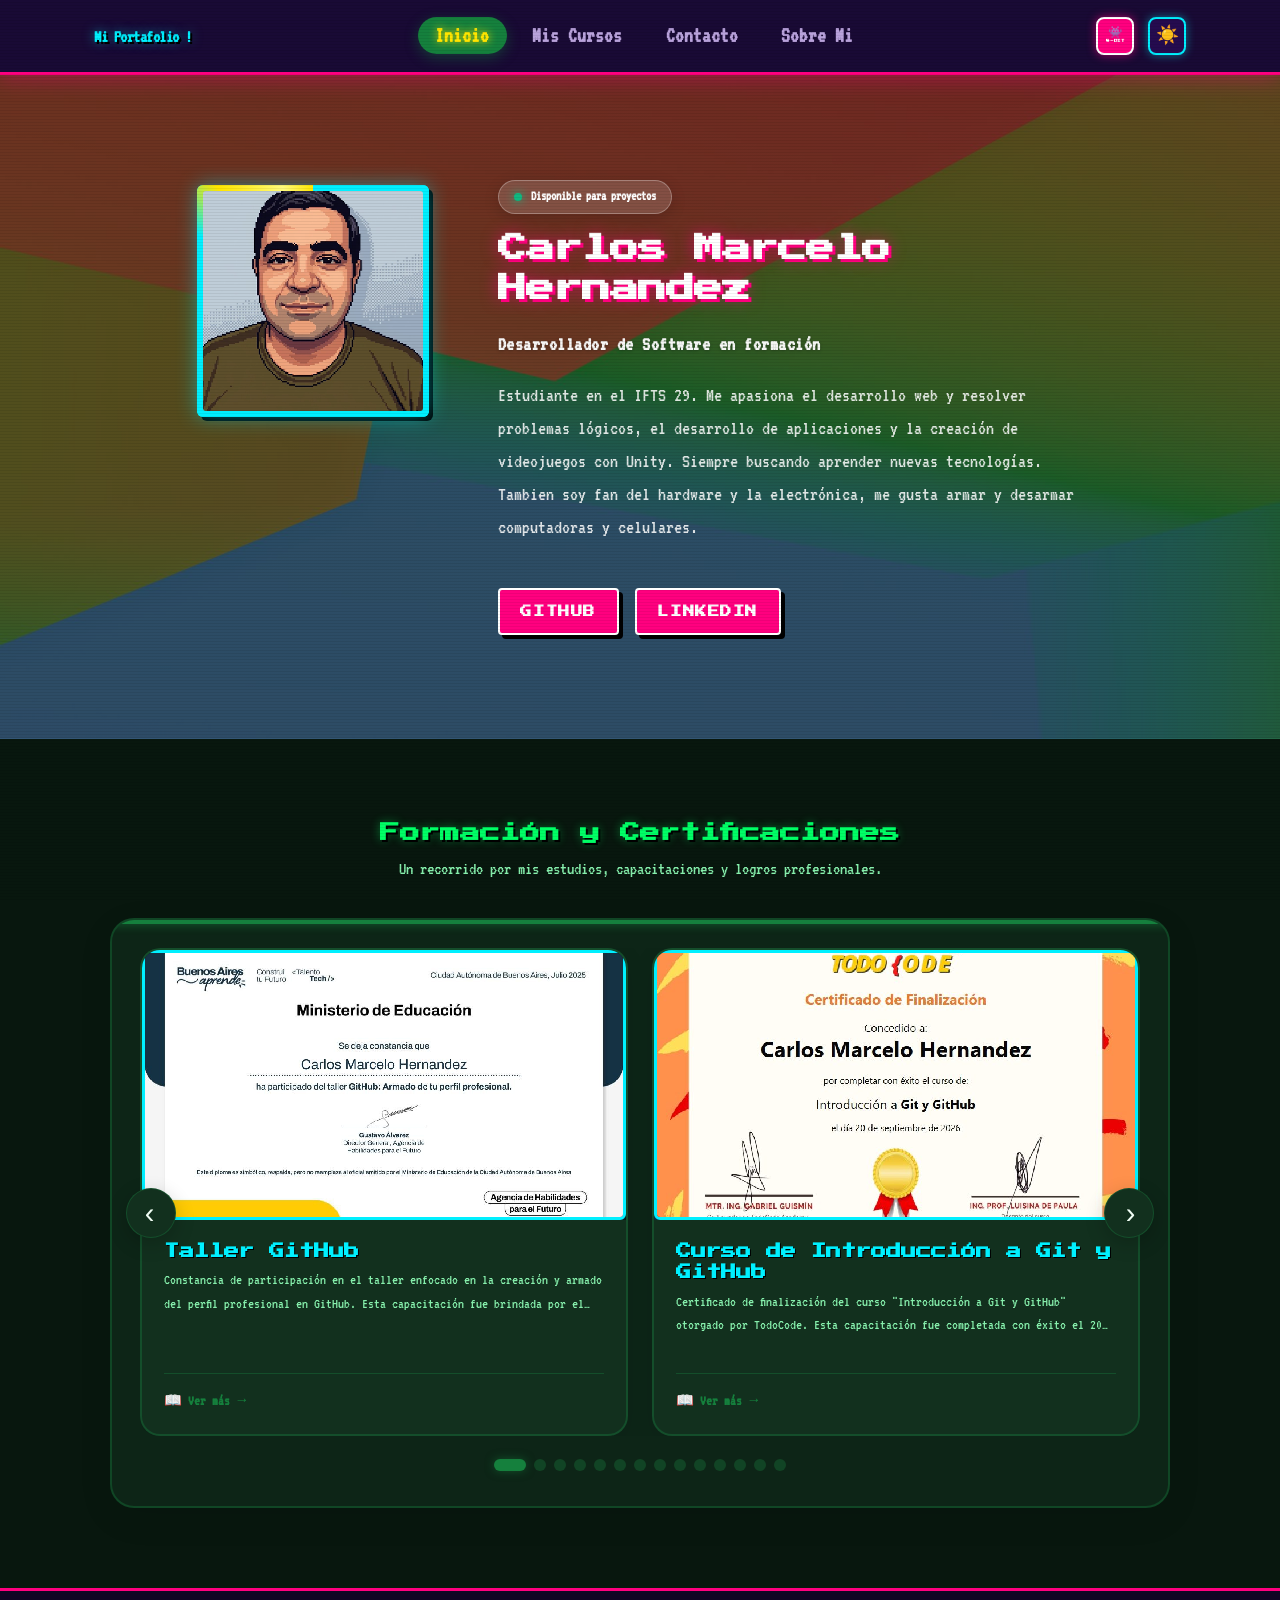
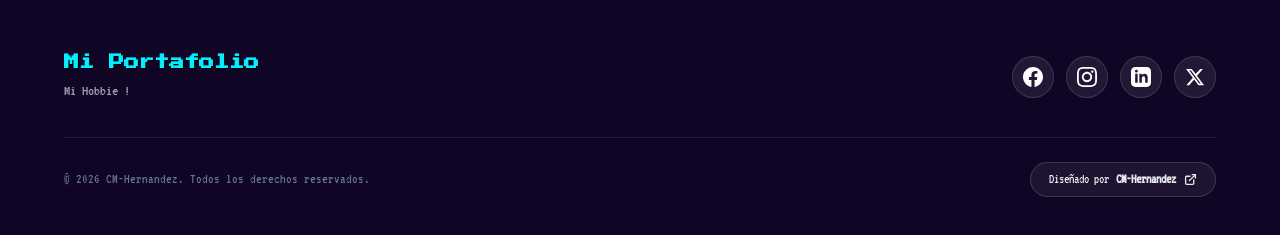
==== commit 71821df1: "1.0 v1.0" ====
--- a/index.html
+++ b/index.html
@@ -116,7 +116,10 @@
   <div class="container">
     <div class="hero-portfolio-layout">
       <div class="hero-avatar-box">
-        <img src="img/hero-avatar-710cf7.jpg" alt="Carlos Marcelo Hernandez" class="hero-avatar-img" loading="eager" decoding="async"/>
+        
+        <img src="img/hero-avatar-710cf7.jpg" alt="Carlos Marcelo Hernandez" class="hero-avatar-img hero-avatar-img--common has-pixel-pair" loading="eager" decoding="async"/>
+        <img src="img/hero-avatar-pixel-f2fff1.png" alt="Carlos Marcelo Hernandez" class="hero-avatar-img hero-avatar-img--pixel" loading="eager" decoding="async"/>
+      
       </div>
       <div class="hero-portfolio-content">
         <div class="hero-status-pill"><span class="status-indicator-dot" style="background:#10b981;box-shadow:0 0 10px #10b981"></span><span>Disponible para proyectos</span></div>
--- a/style.css
+++ b/style.css
@@ -636,6 +636,9 @@
   transition: transform 0.4s ease, box-shadow 0.4s ease;
   display: block;
 }
+.hero-avatar-img--pixel {
+  display: none !important;
+}
 .hero-avatar-box:hover .hero-avatar-img {
   transform: scale(1.05);
   box-shadow: 0 16px 42px rgba(0, 0, 0, 0.45), 0 0 35px rgba(var(--color-primary-rgb), 0.55);
@@ -2114,6 +2117,14 @@
   display: block !important;
 }
 
+html.pixel-mode .hero-avatar-img--common.has-pixel-pair {
+  display: none !important;
+}
+
+html.pixel-mode .hero-avatar-img--pixel {
+  display: block !important;
+}
+
 html.pixel-mode .hero-avatar-box:hover {
   box-shadow: 0 0 30px rgba(255, 230, 0, 0.75), 0 0 22px rgba(0, 240, 255, 0.6), 6px 6px 0px #000 !important;
   transform: scale(1.03) !important;
